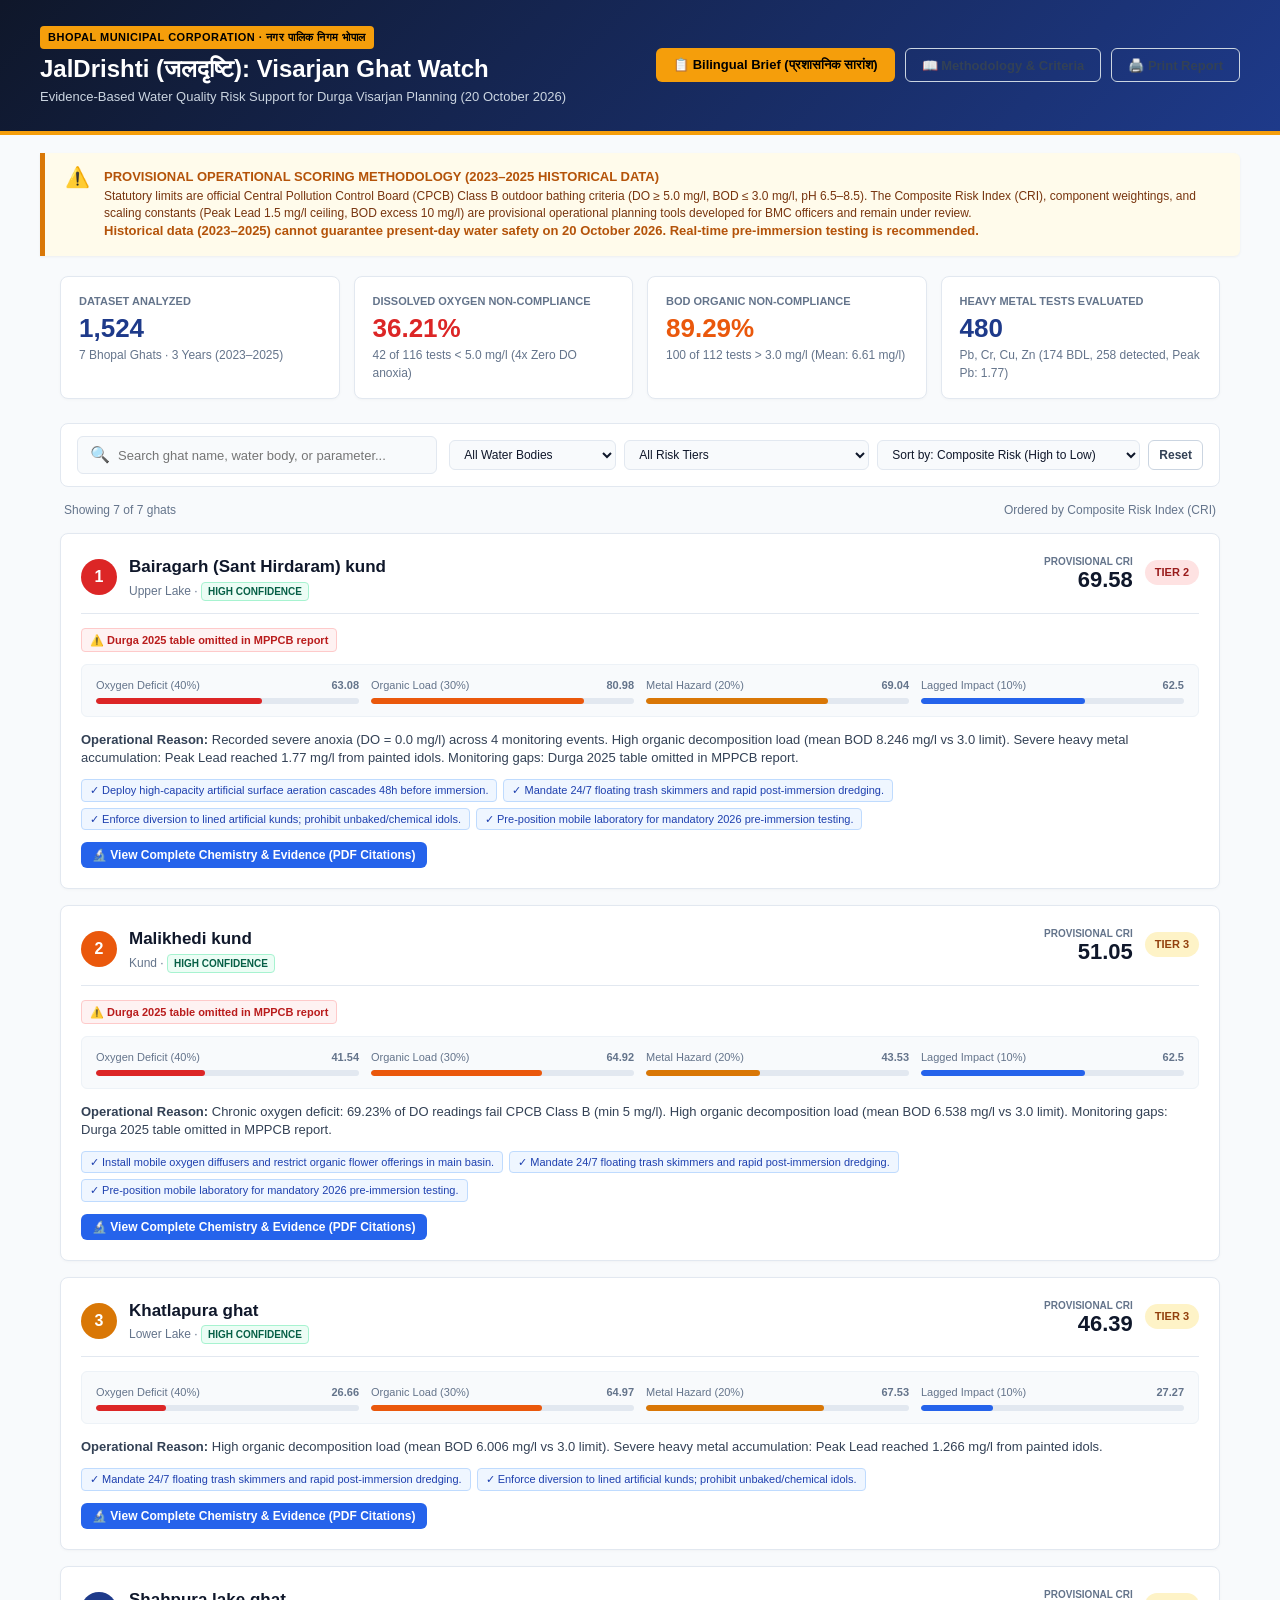
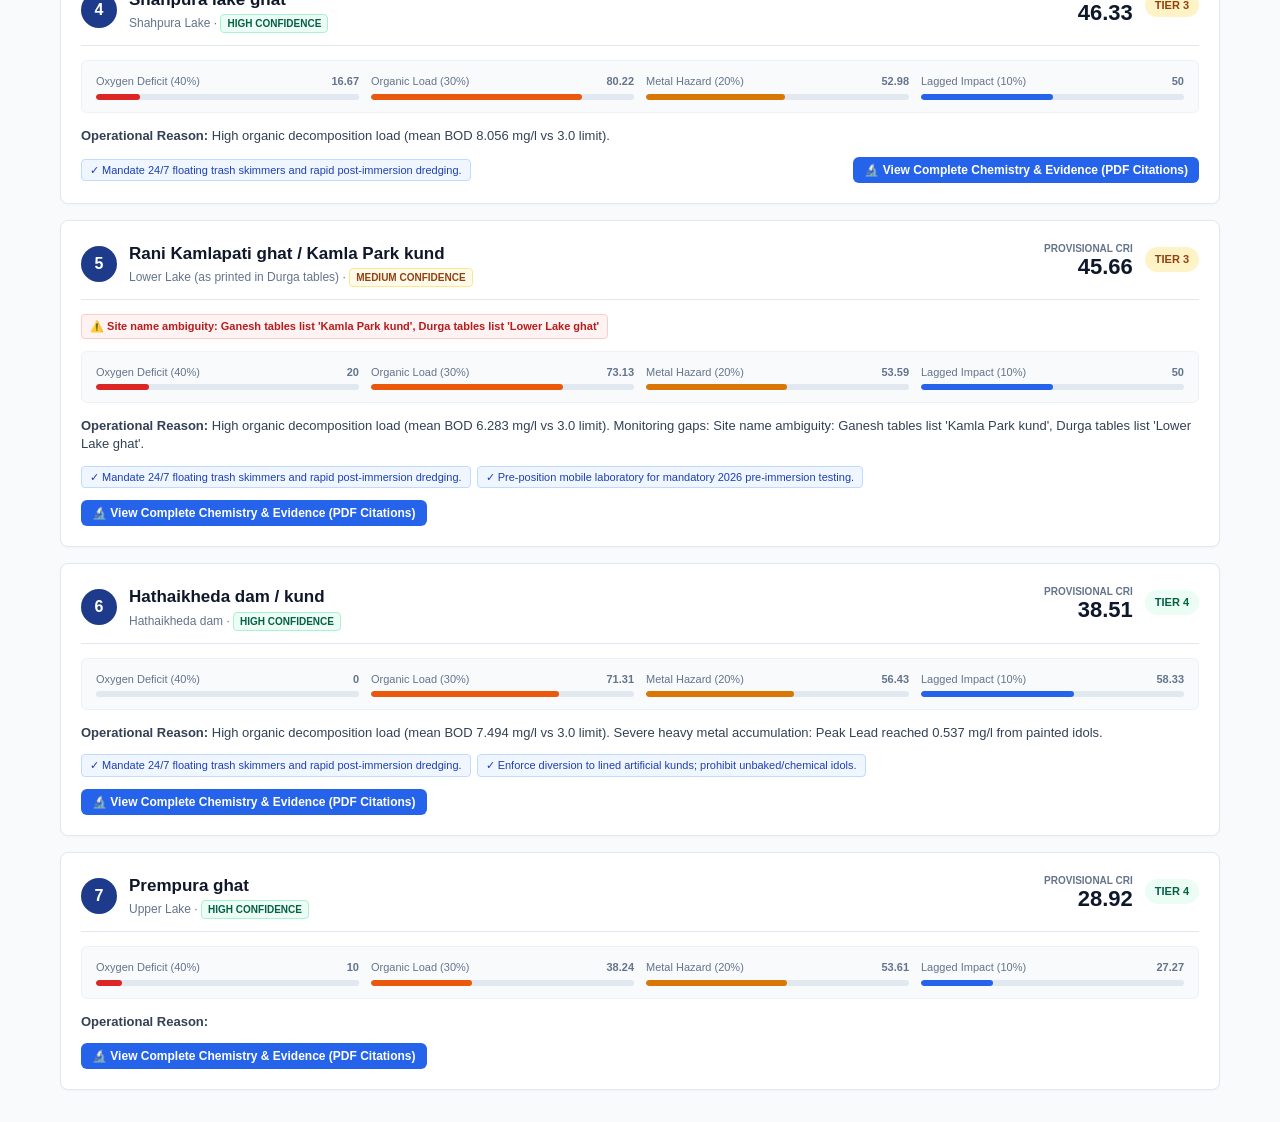
==== web/index.html @ a17c54d2 "Implement JalDrishti: Visarjan Ghat Watch analytical engine and decision dashboard" ====
<!DOCTYPE html>
<html lang="en">
<head>
  <meta charset="UTF-8">
  <meta name="viewport" content="width=device-width, initial-scale=1.0">
  <title>JalDrishti: Bhopal Visarjan Ghat Watch | BMC Decision Support</title>
  <link rel="stylesheet" href="style.css">
</head>
<body>

  <!-- Top Navigation Header -->
  <header class="header">
    <div class="header-container">
      <div class="header-title-row">
        <div class="header-brand-group">
          <div class="brand-badge">Bhopal Municipal Corporation · नगर पालिक निगम भोपाल</div>
          <h1>JalDrishti (जलदृष्टि): Visarjan Ghat Watch</h1>
          <p class="header-subtitle">
            Evidence-Based Water Quality Risk Support for Durga Visarjan Planning (20 October 2026)
          </p>
        </div>
        <div class="header-actions">
          <button class="btn btn-warning" onclick="toggleBilingualBrief()">📋 Bilingual Brief (प्रशासनिक सारांश)</button>
          <button class="btn btn-outline" onclick="openMethodologyModal()">📖 Methodology & Criteria</button>
          <button class="btn btn-outline" onclick="window.print()">🖨️ Print Report</button>
        </div>
      </div>
    </div>
  </header>

  <!-- Provisional Methodology Banner -->
  <div class="banner-provisional">
    <div class="banner-icon">⚠️</div>
    <div class="banner-text">
      <strong>PROVISIONAL OPERATIONAL SCORING METHODOLOGY (2023–2025 HISTORICAL DATA)</strong>
      <p>
        Statutory limits are official Central Pollution Control Board (CPCB) Class B outdoor bathing criteria (DO &ge; 5.0 mg/l, BOD &le; 3.0 mg/l, pH 6.5–8.5). 
        The Composite Risk Index (CRI), component weightings, and scaling constants (Peak Lead 1.5 mg/l ceiling, BOD excess 10 mg/l) are provisional operational planning tools developed for BMC officers and remain under review. 
        <strong>Historical data (2023–2025) cannot guarantee present-day water safety on 20 October 2026. Real-time pre-immersion testing is recommended.</strong>
      </p>
    </div>
  </div>

  <main class="main-container">
    
    <!-- Basin Overview KPI Cards -->
    <section class="metrics-grid" id="basinMetrics">
      <div class="metric-card">
        <div class="metric-label">Dataset Analyzed</div>
        <div class="metric-value" id="valTotalRecords">1,524</div>
        <div class="metric-sub">7 Bhopal Ghats · 3 Years (2023–2025)</div>
      </div>
      <div class="metric-card">
        <div class="metric-label">Dissolved Oxygen Non-Compliance</div>
        <div class="metric-value text-danger" id="valDoViol">36.2%</div>
        <div class="metric-sub">42 of 116 tests &lt; 5.0 mg/l (4x Zero DO anoxia)</div>
      </div>
      <div class="metric-card">
        <div class="metric-label">BOD Organic Non-Compliance</div>
        <div class="metric-value text-warning" id="valBodViol">89.3%</div>
        <div class="metric-sub">100 of 112 tests &gt; 3.0 mg/l (Mean: 6.61 mg/l)</div>
      </div>
      <div class="metric-card">
        <div class="metric-label">Heavy Metal Tests Evaluated</div>
        <div class="metric-value text-primary" id="valMetals">480</div>
        <div class="metric-sub">Pb, Cr, Cu, Zn (174 BDL, 258 detected, Peak Pb: 1.77)</div>
      </div>
    </section>

    <!-- Bilingual Administrative Brief Box (Collapsible) -->
    <section id="briefSection" class="brief-section" style="display: none;">
      <div class="brief-header">
        <div>
          <h2 class="brief-title">Bilingual Administrative Brief (प्रशासनिक कार्ययोजना सारांश)</h2>
          <p class="brief-subtitle">Actionable guidance drafted for the Municipal Commissioner, Bhopal Municipal Corporation</p>
        </div>
        <div class="brief-toolbar">
          <div class="tab-group">
            <button class="tab-btn active" id="tabEnBtn" onclick="switchBriefTab('en')">English Brief</button>
            <button class="tab-btn" id="tabHiBtn" onclick="switchBriefTab('hi')">हिंदी सारांश</button>
          </div>
          <button class="btn btn-sm btn-primary" onclick="copyBriefText()">📋 Copy Brief</button>
          <button class="btn btn-sm btn-outline" onclick="downloadBriefFile()">📥 Download (.txt)</button>
          <button class="btn btn-sm btn-outline" onclick="closeBriefSection()">&times; Close</button>
        </div>
      </div>

      <div class="brief-content-wrapper">
        <!-- English Brief Content -->
        <div id="briefContentEn" class="brief-text-panel">
          <div class="memo-header">
            <strong>OFFICE OF THE COMMISSIONER, BHOPAL MUNICIPAL CORPORATION (BMC)</strong><br>
            <strong>MEMORANDUM | ENVIRONMENTAL SURVEILLANCE & VISARJAN MANAGEMENT</strong><br>
            <strong>DATE:</strong> 11 October 2026 | <strong>EVENT:</strong> Durga Visarjan (20 October 2026)
          </div>
          <p><strong>SUBJECT: Water Quality Risk Hierarchy, Site Warnings & Deployment Directive across 7 Bhopal Immersion Ghats</strong></p>
          
          <p><strong>1. Executive Summary:</strong><br>
          Analysis of 1,524 water tests (2023–2025) monitored by MPPCB against Central Pollution Control Board (CPCB) Class B standards reveals severe oxygen depletion (36.2% non-compliance; 4 complete anoxia readings) and organic overload (89.3% non-compliance). Immediate operational intervention is required to prevent fish kills, severe stench, and toxic paint dispersion.</p>

          <p><strong>2. Site Risk Ranking & Operational Hierarchy:</strong><br>
          • <strong>Rank 1 — Bairagarh (Sant Hirdaram) kund (Upper Lake) [CRI: 69.58 | Tier 2]:</strong> Highest operational vulnerability. Experienced 4 complete anoxia events (DO = 0.0 mg/l) and peak Lead concentration of 1.770 mg/l. <em>Mandate: Pre-position mobile aeration cascades 48h prior; divert large idols to lined tanks.</em><br>
          • <strong>Rank 2 — Malikhedi kund (Kund) [CRI: 51.05 | Tier 3]:</strong> Severe oxygen deficit (69.2% non-compliance, minimum DO 0.60 mg/l) and elevated organic loading (mean BOD 6.54 mg/l).<br>
          • <strong>Rank 3 — Khatlapura ghat (Lower Lake) [CRI: 46.39 | Tier 3]:</strong> Critical heavy metal accumulation from painted idols (Peak Copper 2.66 mg/l, Chromium 1.98 mg/l, Lead 1.27 mg/l).<br>
          • <strong>Rank 4 — Shahpura lake ghat (Shahpura Lake) [CRI: 46.33 | Tier 3]:</strong> Chronic organic decomposition (100% BOD non-compliance, average BOD 8.06 mg/l).<br>
          • <strong>Rank 5 — Rani Kamlapati / Kamla Park (Lower Lake) [CRI: 45.66 | Tier 3]:</strong> Elevated BOD (100% fail) and DO drop to 2.40 mg/l.<br>
          • <strong>Rank 6 — Hathaikheda dam / kund [CRI: 38.51 | Tier 4]:</strong> Well-oxygenated (DO min 5.10 mg/l) but vulnerable to acute post-immersion BOD surges up to 22.0 mg/l.<br>
          • <strong>Rank 7 — Prempura ghat (Upper Lake) [CRI: 28.92 | Tier 4]:</strong> Least degraded baseline; lowest mean BOD (3.56 mg/l).</p>

          <p><strong>3. Critical Data Gaps & Caveats:</strong><br>
          The official MPPCB 2025 report omitted Durga immersion tables for Bairagarh and Malikhedi. This absence of recent records must not be construed as clean water. Real-time pre-immersion sampling is ordered on 18–19 October 2026.</p>
        </div>

        <!-- Hindi Brief Content -->
        <div id="briefContentHi" class="brief-text-panel" style="display: none;">
          <div class="memo-header">
            <strong>आयुक्त कार्यालय, नगर पालिक निगम भोपाल</strong><br>
            <strong>प्रशासनिक निर्देश | पर्यावरण संरक्षण एवं विसर्जन प्रबंधन</strong><br>
            <strong>दिनांक:</strong> 11 अक्टूबर 2026 | <strong>संदर्भ:</strong> दुर्गा विसर्जन (20 अक्टूबर 2026)
          </div>
          <p><strong>विषय: भोपाल के 7 विसर्जन घाटों की जल गुणवत्ता जोखिम रैंकिंग एवं अनिवार्य कार्ययोजना</strong></p>
          
          <p><strong>1. कार्यकारी सारांश:</strong><br>
          मध्य प्रदेश प्रदूषण नियंत्रण बोर्ड (MPPCB) के 2023 से 2025 के 1,524 जल परीक्षणों के केंद्रीय प्रदूषण नियंत्रण बोर्ड (CPCB) क्लास 'B' (स्नान जल) मानकों के आधार पर विश्लेषण से स्पष्ट है कि विसर्जन स्थलों पर गंभीर ऑक्सीजन संकट (36.2% उल्लंघन; 4 बार शून्य DO) तथा जैविक कचरा भार (89.3% उल्लंघन) विद्यमान है। जलीय जीवों के संरक्षण एवं प्रदूषण नियंत्रण हेतु तत्काल संसाधन नियोजन अनिवार्य है।</p>

          <p><strong>2. घाटवार जोखिम रैंकिंग एवं प्राथमिकता निर्देश:</strong><br>
          • <strong>रैंक 1 — संत हिरदाराम (बैरागढ़) विसर्जन कुंड (बड़ा तालाब) [CRI: 69.58]:</strong> सर्वाधिक संवेदनशील स्थल। यहाँ घुलित ऑक्सीजन 4 बार शून्य (0.0 mg/l) दर्ज हुई तथा सीसा (Lead) 1.77 mg/l तक पहुंचा। <em>अनिवार्य निर्देश: विसर्जन से 48 घंटे पूर्व कृत्रिम एरेटर (ऑक्सीजन संयंत्र) चालू करें एवं रासायनिक मूर्तियों को मुख्य जल से रोकें।</em><br>
          • <strong>रैंक 2 — मालीखेड़ी विसर्जन कुंड [CRI: 51.05]:</strong> 69.2% नमूनों में ऑक्सीजन की भारी कमी (न्यूनतम DO 0.60 mg/l) तथा उच्च बीओडी (औसत 6.54 mg/l)।<br>
          • <strong>रैंक 3 — खटलापुरा घाट (छोटा तालाब) [CRI: 46.39]:</strong> भारी धातुओं का अत्यधिक जमाव (तांबा 2.66 mg/l, क्रोमियम 1.98 mg/l, सीसा 1.27 mg/l)।<br>
          • <strong>रैंक 4 — शाहपुरा झील घाट [CRI: 46.33]:</strong> 100% नमूनों में बीओडी मानक का उल्लंघन (औसत 8.06 mg/l)।<br>
          • <strong>रैंक 5 — रानी कमलापति / कमला पार्क [CRI: 45.66]:</strong> 100% बीओडी उल्लंघन तथा ऑक्सीजन गिरकर 2.40 mg/l हुई।<br>
          • <strong>रैंक 6 — हथाईखेड़ा बांध / कुंड [CRI: 38.51]:</strong> ऑक्सीजन स्तर संतोषजनक (न्यूनतम 5.10 mg/l), किंतु विसर्जन पश्चात बीओडी 22.0 mg/l तक उछलता है।<br>
          • <strong>रैंक 7 — प्रेमपुरा घाट (बड़ा तालाब) [CRI: 28.92]:</strong> अपेक्षाकृत सबसे सुरक्षित स्थल; न्यूनतम औसत बीओडी (3.56 mg/l)।</p>

          <p><strong>3. डेटा अंतराल एवं सतर्कता सूचना:</strong><br>
          वर्ष 2025 की आधिकारिक रिपोर्ट में बैरागढ़ एवं मालीखेड़ी के दुर्गा विसर्जन आंकड़े दर्ज नहीं हैं। डेटा के अभाव को स्वच्छ जल न माना जाए। 18–19 अक्टूबर 2026 को अनिवार्य रूप से विसर्जन पूर्व परीक्षण किया जाए।</p>
        </div>
      </div>
    </section>

    <!-- Interactive Search, Filter & Sort Controls -->
    <section class="controls-bar">
      <div class="search-box">
        <span class="search-icon">🔍</span>
        <input type="text" id="searchInput" placeholder="Search ghat name, water body, or parameter..." oninput="handleFilterChange()">
      </div>
      <div class="filter-group">
        <select id="waterbodyFilter" onchange="handleFilterChange()">
          <option value="ALL">All Water Bodies</option>
          <option value="Upper Lake">Upper Lake (बड़ा तालाब)</option>
          <option value="Lower Lake">Lower Lake (छोटा तालाब)</option>
          <option value="Shahpura Lake">Shahpura Lake</option>
          <option value="Kund">Kunds (कुंड)</option>
          <option value="Hathaikheda dam">Hathaikheda Dam</option>
        </select>
        <select id="tierFilter" onchange="handleFilterChange()">
          <option value="ALL">All Risk Tiers</option>
          <option value="Tier 2">Tier 2 (High Non-Compliance)</option>
          <option value="Tier 3">Tier 3 (Moderate Non-Compliance)</option>
          <option value="Tier 4">Tier 4 (Low Relative Non-Compliance)</option>
        </select>
        <select id="sortSelect" onchange="handleFilterChange()">
          <option value="CRI_DESC">Sort by: Composite Risk (High to Low)</option>
          <option value="DO_VIOL_DESC">Sort by: Oxygen Deficit % (High to Low)</option>
          <option value="BOD_AVG_DESC">Sort by: BOD Organic Load (High to Low)</option>
          <option value="LEAD_PEAK_DESC">Sort by: Peak Lead (High to Low)</option>
          <option value="NAME_ASC">Sort by: Ghat Name (A to Z)</option>
        </select>
        <button class="btn btn-sm btn-outline" onclick="resetFilters()">Reset</button>
      </div>
    </section>

    <div class="results-meta">
      <span id="resultsCount">Showing 7 of 7 ghats</span>
      <span class="sort-indicator" id="sortLabel">Ordered by Composite Risk Index (CRI)</span>
    </div>

    <!-- Ranked Ghats Cards List -->
    <section class="ghats-list" id="ghatsList">
      <div class="loading-state">Loading analytical engine results from data_output/analysis_results.json...</div>
    </section>

  </main>

  <!-- Evidence & Chemistry Modal -->
  <div class="modal-overlay" id="detailModal">
    <div class="modal-content">
      <button class="modal-close" onclick="closeModal()">&times;</button>
      
      <div class="modal-header-area">
        <h2 id="modalGhatTitle" class="modal-title">Ghat Evidence & Chemistry Drilldown</h2>
        <p id="modalGhatSub" class="modal-sub">Source traceability from official MPPCB reports</p>
      </div>
      
      <div id="modalAlerts" class="modal-alerts-area"></div>

      <!-- Parameter Chemistry Table -->
      <div class="modal-section-title">Measured Chemical & Physical Parameters (All 13 Parameters)</div>
      <div class="table-responsive">
        <table id="modalParamTable">
          <thead>
            <tr>
              <th>Parameter</th>
              <th>Unit</th>
              <th>Valid Tests</th>
              <th>Min / Max</th>
              <th>Mean (Avg)</th>
              <th>CPCB Class B Standard</th>
              <th>Violations</th>
              <th>Sample Citation (PDF Page)</th>
            </tr>
          </thead>
          <tbody id="modalParamBody">
            <!-- Populated via app.js -->
          </tbody>
        </table>
      </div>

      <!-- Phase Trajectory Progression Table -->
      <div class="modal-section-title" style="margin-top: 24px;">
        Phase Progression & Lagged Organic Impact (Pre &rarr; During &rarr; After Immersion)
      </div>
      <p style="font-size: 12px; color: var(--text-muted); margin-bottom: 8px;">
        Evaluates biological decay delay where post-immersion ('after') BOD rises or DO plunges relative to immersion ('during').
      </p>
      <div class="table-responsive">
        <table>
          <thead>
            <tr>
              <th>Year</th>
              <th>Festival</th>
              <th>Parameter</th>
              <th>Pre-Immersion</th>
              <th>During Immersion</th>
              <th>After Immersion</th>
              <th>Trajectory Analysis</th>
              <th>PDF Source Citations</th>
            </tr>
          </thead>
          <tbody id="modalProgressionBody">
            <!-- Populated via app.js -->
          </tbody>
        </table>
      </div>

      <div class="modal-footer">
        <button class="btn btn-primary" onclick="closeModal()">Close Evidence Audit</button>
      </div>
    </div>
  </div>

  <!-- Methodology & Standards Modal -->
  <div class="modal-overlay" id="methodologyModal">
    <div class="modal-content">
      <button class="modal-close" onclick="closeMethodologyModal()">&times;</button>
      <h2 class="modal-title" style="color: var(--primary);">Regulatory Standards vs. Operational Scoring Methodology</h2>
      <p class="modal-sub">Technical documentation of statutory baselines, scoring formulas, and normalization ceilings</p>
      
      <div class="methodology-card">
        <h3>1. Statutory Standards (Official Central Pollution Control Board)</h3>
        <p>Under <strong>CPCB Class B (Outdoor Bathing Organised)</strong> criteria from <code>cpcb_water_quality_criteria.csv</code>:</p>
        <ul>
          <li><strong>Dissolved Oxygen (DO):</strong> Minimum &ge; 5.0 mg/l. Values &lt; 5.0 mg/l cause aquatic hypoxia. 0.0 mg/l is total biological anoxia.</li>
          <li><strong>Biochemical Oxygen Demand (BOD):</strong> Maximum &le; 3.0 mg/l (5 days at 20&deg;C). Measures organic waste load consuming oxygen.</li>
          <li><strong>pH:</strong> Permissible range 6.5 to 8.5.</li>
        </ul>
      </div>

      <div class="methodology-card">
        <h3>2. Provisional Operational Composite Risk Index (CRI)</h3>
        <p>Because the CPCB does not publish a composite multi-parameter index, this model was designed for BMC decision support:</p>
        <p><code>CRI = (0.40 &times; S_DO) + (0.30 &times; S_BOD) + (0.20 &times; S_Metal) + (0.10 &times; S_Lagged)</code></p>
        <ul>
          <li><strong>S_DO (40% Weight):</strong> <code>0.60 &times; (DO Violation Rate %) + 0.40 &times; (Zero DO Anoxia Rate %)</code></li>
          <li><strong>S_BOD (30% Weight):</strong> <code>0.60 &times; (BOD Violation Rate %) + 0.40 &times; min(100, max(0, (Mean_BOD - 3.0)/10.0 &times; 100))</code>. <em>Excess ceiling of 10.0 mg/l represents BOD = 13.0 mg/l.</em></li>
          <li><strong>S_Metal (20% Weight):</strong> <code>0.70 &times; (Detection Rate %) + 0.30 &times; (min(1.0, Peak_Lead / 1.5) &times; 100)</code>. <em>Lead ceiling of 1.5 mg/l represents a 15x exceedance of CPCB Schedule VI discharge limits (0.1 mg/l) and 150x exceedance of IS 10500 drinking limits (0.01 mg/l).</em></li>
          <li><strong>S_Lagged (10% Weight):</strong> Percentage of paired festival events where post-immersion 'after' conditions deteriorated further.</li>
        </ul>
      </div>

      <div class="methodology-card">
        <h3>3. Data Quality & Integrity Disclosures</h3>
        <ul>
          <li><strong>BDL (Below Detection Limit):</strong> Preserved as non-elevated trace detection. Never converted to zero or counted as missing.</li>
          <li><strong>Missing Data:</strong> Excluded from compliance denominators and surfaced as explicit data gap alerts.</li>
          <li><strong>Durga 2025 Missing Data:</strong> Bairagarh and Malikhedi lack Durga 2025 tables in the MPPCB report.</li>
          <li><strong>Rani Kamlapati Site Ambiguity:</strong> Ganesh tables sampled an artificial kund; Durga tables sampled open lake water.</li>
        </ul>
      </div>

      <div class="modal-footer">
        <button class="btn btn-primary" onclick="closeMethodologyModal()">Understood</button>
      </div>
    </div>
  </div>

  <script src="data.js"></script>
  <script src="app.js"></script>
</body>
</html>
---- web/style.css ----
:root {
  --primary: #1e3a8a;
  --primary-light: #2563eb;
  --bg-main: #f8fafc;
  --bg-card: #ffffff;
  --text-main: #0f172a;
  --text-muted: #64748b;
  --border: #e2e8f0;
  
  --tier-critical-bg: #fee2e2;
  --tier-critical-text: #991b1b;
  --tier-high-bg: #ffedd5;
  --tier-high-text: #9a3412;
  --tier-mod-bg: #fef3c7;
  --tier-mod-text: #92400e;
  --tier-low-bg: #ecfdf5;
  --tier-low-text: #065f46;
}

* {
  box-sizing: border-box;
  margin: 0;
  padding: 0;
}

body {
  font-family: -apple-system, BlinkMacSystemFont, "Segoe UI", Roboto, "Helvetica Neue", Arial, sans-serif;
  background-color: var(--bg-main);
  color: var(--text-main);
  line-height: 1.5;
}

.text-danger { color: #dc2626 !important; }
.text-warning { color: #ea580c !important; }
.text-primary { color: #1e3a8a !important; }

/* Buttons */
.btn {
  display: inline-flex;
  align-items: center;
  justify-content: center;
  gap: 6px;
  padding: 8px 16px;
  border-radius: 6px;
  font-size: 13px;
  font-weight: 600;
  cursor: pointer;
  border: 1px solid transparent;
  transition: all 0.15s ease;
  text-decoration: none;
}

.btn-sm {
  padding: 5px 10px;
  font-size: 12px;
}

.btn-primary {
  background: var(--primary-light);
  color: white;
}
.btn-primary:hover { background: #1d4ed8; }

.btn-warning {
  background: #f59e0b;
  color: #000;
}
.btn-warning:hover { background: #d97706; }

.btn-outline {
  background: transparent;
  border-color: #cbd5e1;
  color: #334155;
}
.btn-outline:hover {
  background: #f1f5f9;
  border-color: #94a3b8;
}

/* Header */
.header {
  background: linear-gradient(135deg, #0f172a 0%, #1e3a8a 100%);
  color: #ffffff;
  padding: 24px 20px;
  border-bottom: 4px solid #f59e0b;
}

.header-container {
  max-width: 1200px;
  margin: 0 auto;
}

.header-title-row {
  display: flex;
  justify-content: space-between;
  align-items: center;
  flex-wrap: wrap;
  gap: 16px;
}

.brand-badge {
  background: #f59e0b;
  color: #000;
  padding: 3px 8px;
  border-radius: 4px;
  font-weight: 700;
  font-size: 11px;
  letter-spacing: 0.5px;
  text-transform: uppercase;
  display: inline-block;
  margin-bottom: 6px;
}

.header h1 {
  font-size: 24px;
  font-weight: 700;
  line-height: 1.2;
}

.header-subtitle {
  color: #cbd5e1;
  font-size: 13px;
  margin-top: 4px;
}

.header-actions {
  display: flex;
  gap: 10px;
  flex-wrap: wrap;
}

/* Banner */
.banner-provisional {
  background: #fffbeb;
  border-left: 5px solid #d97706;
  padding: 14px 20px;
  max-width: 1200px;
  margin: 18px auto 0;
  border-radius: 0 6px 6px 0;
  display: flex;
  gap: 14px;
  align-items: flex-start;
  box-shadow: 0 1px 3px rgba(0,0,0,0.05);
}

.banner-icon {
  font-size: 20px;
  line-height: 1;
}

.banner-text strong {
  color: #b45309;
  font-size: 13px;
  display: block;
  margin-bottom: 2px;
}

.banner-text p {
  color: #78350f;
  font-size: 12px;
  margin: 0;
  line-height: 1.4;
}

/* Main Container */
.main-container {
  max-width: 1200px;
  margin: 20px auto;
  padding: 0 20px;
}

/* KPI Cards */
.metrics-grid {
  display: grid;
  grid-template-columns: repeat(auto-fit, minmax(220px, 1fr));
  gap: 14px;
  margin-bottom: 24px;
}

.metric-card {
  background: var(--bg-card);
  padding: 16px 18px;
  border-radius: 8px;
  border: 1px solid var(--border);
  box-shadow: 0 1px 3px rgba(0,0,0,0.03);
}

.metric-label {
  font-size: 11px;
  font-weight: 600;
  text-transform: uppercase;
  color: var(--text-muted);
}

.metric-value {
  font-size: 26px;
  font-weight: 800;
  color: var(--primary);
  margin-top: 4px;
  line-height: 1.1;
}

.metric-sub {
  font-size: 12px;
  color: var(--text-muted);
  margin-top: 4px;
}

/* Brief Section */
.brief-section {
  background: var(--bg-card);
  border: 1px solid var(--border);
  border-radius: 8px;
  padding: 24px;
  margin-bottom: 24px;
  box-shadow: 0 2px 4px rgba(0,0,0,0.05);
}

.brief-header {
  display: flex;
  justify-content: space-between;
  align-items: flex-start;
  flex-wrap: wrap;
  gap: 14px;
  border-bottom: 1px solid var(--border);
  padding-bottom: 14px;
  margin-bottom: 16px;
}

.brief-title {
  font-size: 18px;
  font-weight: 700;
  color: var(--primary);
}

.brief-subtitle {
  font-size: 12px;
  color: var(--text-muted);
}

.brief-toolbar {
  display: flex;
  align-items: center;
  gap: 8px;
  flex-wrap: wrap;
}

.tab-group {
  display: inline-flex;
  border: 1px solid var(--border);
  border-radius: 6px;
  overflow: hidden;
}

.tab-btn {
  background: #f1f5f9;
  border: none;
  padding: 6px 14px;
  font-size: 12px;
  font-weight: 600;
  cursor: pointer;
  color: #475569;
}

.tab-btn.active {
  background: var(--primary);
  color: white;
}

.brief-text-panel {
  background: #f8fafc;
  border: 1px solid var(--border);
  border-radius: 6px;
  padding: 20px;
  font-size: 13px;
  line-height: 1.6;
}

.memo-header {
  border-bottom: 1px dashed #cbd5e1;
  padding-bottom: 10px;
  margin-bottom: 14px;
  font-family: monospace;
  font-size: 12px;
  color: #334155;
}

/* Controls Bar */
.controls-bar {
  background: var(--bg-card);
  border: 1px solid var(--border);
  border-radius: 8px;
  padding: 12px 16px;
  display: flex;
  justify-content: space-between;
  align-items: center;
  flex-wrap: wrap;
  gap: 12px;
  margin-bottom: 14px;
}

.search-box {
  display: flex;
  align-items: center;
  gap: 8px;
  flex: 1;
  min-width: 240px;
  background: #f8fafc;
  border: 1px solid var(--border);
  border-radius: 6px;
  padding: 6px 12px;
}

.search-box input {
  border: none;
  background: transparent;
  outline: none;
  width: 100%;
  font-size: 13px;
  color: var(--text-main);
}

.filter-group {
  display: flex;
  gap: 8px;
  flex-wrap: wrap;
}

.filter-group select {
  background: #f8fafc;
  border: 1px solid var(--border);
  border-radius: 6px;
  padding: 6px 10px;
  font-size: 12px;
  font-weight: 500;
  color: var(--text-main);
  outline: none;
  cursor: pointer;
}

.results-meta {
  display: flex;
  justify-content: space-between;
  font-size: 12px;
  color: var(--text-muted);
  margin-bottom: 14px;
  padding: 0 4px;
}

/* Ghats List & Cards */
.ghats-list {
  display: flex;
  flex-direction: column;
  gap: 16px;
  margin-bottom: 32px;
}

.ghat-card {
  background: var(--bg-card);
  border-radius: 8px;
  border: 1px solid var(--border);
  padding: 20px;
  box-shadow: 0 1px 3px rgba(0,0,0,0.03);
  transition: transform 0.1s ease, box-shadow 0.1s ease;
}

.ghat-card:hover {
  box-shadow: 0 4px 6px -1px rgba(0,0,0,0.06);
}

.ghat-header {
  display: flex;
  justify-content: space-between;
  align-items: flex-start;
  flex-wrap: wrap;
  gap: 12px;
  border-bottom: 1px solid var(--border);
  padding-bottom: 12px;
  margin-bottom: 14px;
}

.ghat-title-area {
  display: flex;
  align-items: center;
  gap: 12px;
}

.rank-badge {
  background: #1e3a8a;
  color: white;
  width: 36px;
  height: 36px;
  border-radius: 50%;
  display: flex;
  align-items: center;
  justify-content: center;
  font-weight: 800;
  font-size: 16px;
}

.rank-1 .rank-badge { background: #dc2626; }
.rank-2 .rank-badge { background: #ea580c; }
.rank-3 .rank-badge { background: #d97706; }

.ghat-name {
  font-size: 17px;
  font-weight: 700;
  color: #0f172a;
}

.ghat-waterbody {
  font-size: 12px;
  color: var(--text-muted);
  margin-top: 2px;
}

.confidence-pill {
  display: inline-block;
  padding: 1px 6px;
  border-radius: 4px;
  font-size: 10px;
  font-weight: 600;
  text-transform: uppercase;
}
.conf-high { background: #ecfdf5; color: #065f46; border: 1px solid #a7f3d0; }
.conf-medium { background: #fffbeb; color: #92400e; border: 1px solid #fde68a; }

.cri-badge-container {
  display: flex;
  align-items: center;
  gap: 12px;
}

.cri-score-box {
  text-align: right;
}

.cri-score-label {
  font-size: 10px;
  text-transform: uppercase;
  color: var(--text-muted);
  font-weight: 700;
}

.cri-score-val {
  font-size: 22px;
  font-weight: 800;
  color: #0f172a;
  line-height: 1;
}

.tier-pill {
  padding: 4px 10px;
  border-radius: 9999px;
  font-size: 11px;
  font-weight: 700;
  text-transform: uppercase;
}
.tier-1 { background: var(--tier-critical-bg); color: var(--tier-critical-text); }
.tier-2 { background: var(--tier-high-bg); color: var(--tier-high-text); }
.tier-3 { background: var(--tier-mod-bg); color: var(--tier-mod-text); }
.tier-4 { background: var(--tier-low-bg); color: var(--tier-low-text); }

/* Progress meters */
.scores-breakdown {
  display: grid;
  grid-template-columns: repeat(auto-fit, minmax(130px, 1fr));
  gap: 12px;
  margin-bottom: 14px;
  background: #f8fafc;
  padding: 12px 14px;
  border-radius: 6px;
  border: 1px solid #edf2f7;
}

.score-item {
  font-size: 11px;
}

.score-item-label {
  color: var(--text-muted);
  display: flex;
  justify-content: space-between;
  margin-bottom: 4px;
}

.meter-track {
  width: 100%;
  height: 6px;
  background: #e2e8f0;
  border-radius: 9999px;
  overflow: hidden;
}

.meter-fill {
  height: 100%;
  border-radius: 9999px;
  transition: width 0.3s ease;
}
.fill-do { background: #dc2626; }
.fill-bod { background: #ea580c; }
.fill-metal { background: #d97706; }
.fill-lagged { background: #2563eb; }

.alert-pill-list {
  display: flex;
  flex-wrap: wrap;
  gap: 8px;
  margin-bottom: 12px;
}

.alert-pill {
  background: #fef2f2;
  color: #b91c1c;
  border: 1px solid #fecaca;
  padding: 3px 8px;
  border-radius: 4px;
  font-size: 11px;
  font-weight: 600;
}

.justification-text {
  font-size: 13px;
  color: #334155;
  margin-bottom: 12px;
  line-height: 1.4;
}

.actions-row {
  display: flex;
  justify-content: space-between;
  align-items: center;
  flex-wrap: wrap;
  gap: 12px;
  margin-top: 8px;
}

.interventions-tags {
  display: flex;
  flex-wrap: wrap;
  gap: 6px;
}

.intervention-tag {
  background: #eff6ff;
  color: #1e40af;
  border: 1px solid #bfdbfe;
  padding: 2px 8px;
  border-radius: 4px;
  font-size: 11px;
}

/* Modals */
.modal-overlay {
  display: none;
  position: fixed;
  top: 0;
  left: 0;
  width: 100%;
  height: 100%;
  background: rgba(15, 23, 42, 0.65);
  backdrop-filter: blur(2px);
  z-index: 1000;
  overflow-y: auto;
  padding: 20px;
}

.modal-content {
  background: white;
  max-width: 950px;
  margin: 30px auto;
  border-radius: 8px;
  padding: 28px 32px;
  position: relative;
  box-shadow: 0 20px 25px -5px rgba(0, 0, 0, 0.15);
}

.modal-close {
  position: absolute;
  top: 16px;
  right: 20px;
  font-size: 26px;
  cursor: pointer;
  background: none;
  border: none;
  color: #64748b;
  line-height: 1;
}

.modal-title {
  font-size: 20px;
  font-weight: 700;
  color: var(--primary);
}

.modal-sub {
  font-size: 12px;
  color: var(--text-muted);
  margin-top: 2px;
}

.modal-section-title {
  font-size: 14px;
  font-weight: 700;
  color: #0f172a;
  margin-bottom: 8px;
}

.table-responsive {
  overflow-x: auto;
}

table {
  width: 100%;
  border-collapse: collapse;
  margin: 8px 0;
  font-size: 12px;
}

th, td {
  border: 1px solid var(--border);
  padding: 7px 10px;
  text-align: left;
}

th {
  background: #f1f5f9;
  font-weight: 600;
}

.violation-cell {
  background: #fef2f2;
  color: #991b1b;
  font-weight: 600;
}

.compliant-cell {
  color: #065f46;
}

.trajectory-worsened {
  background: #fef2f2;
  color: #991b1b;
  font-weight: 600;
  padding: 2px 6px;
  border-radius: 4px;
}

.trajectory-recovered {
  background: #ecfdf5;
  color: #065f46;
  padding: 2px 6px;
  border-radius: 4px;
}

.methodology-card {
  background: #f8fafc;
  border: 1px solid var(--border);
  border-radius: 6px;
  padding: 16px;
  margin-bottom: 14px;
  font-size: 13px;
}

.methodology-card h3 {
  font-size: 14px;
  color: var(--primary);
  margin-bottom: 8px;
}

.methodology-card ul {
  padding-left: 20px;
  margin-top: 6px;
}

.modal-footer {
  margin-top: 20px;
  text-align: right;
  border-top: 1px solid var(--border);
  padding-top: 14px;
}

@media (max-width: 768px) {
  .header h1 { font-size: 20px; }
  .controls-bar { flex-direction: column; align-items: stretch; }
  .filter-group { flex-direction: column; }
  .modal-content { padding: 18px; margin: 10px auto; }
}
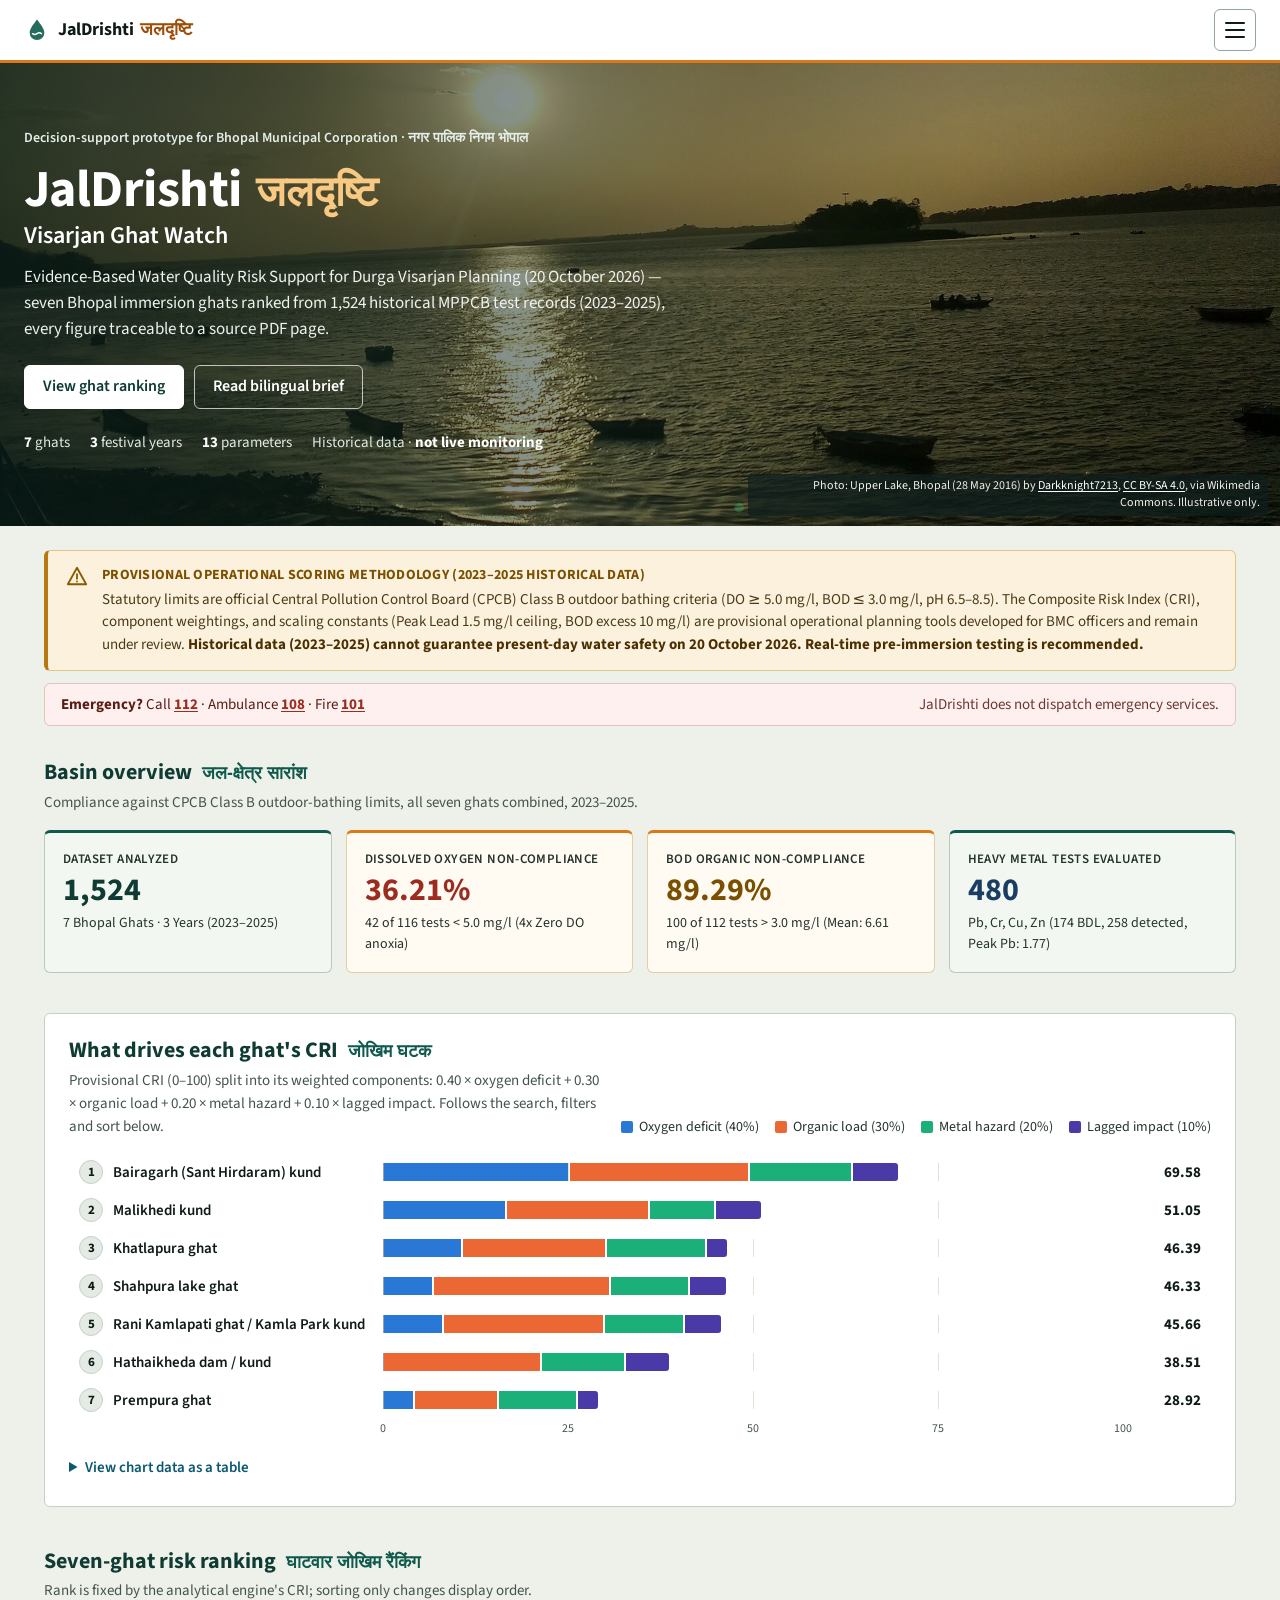
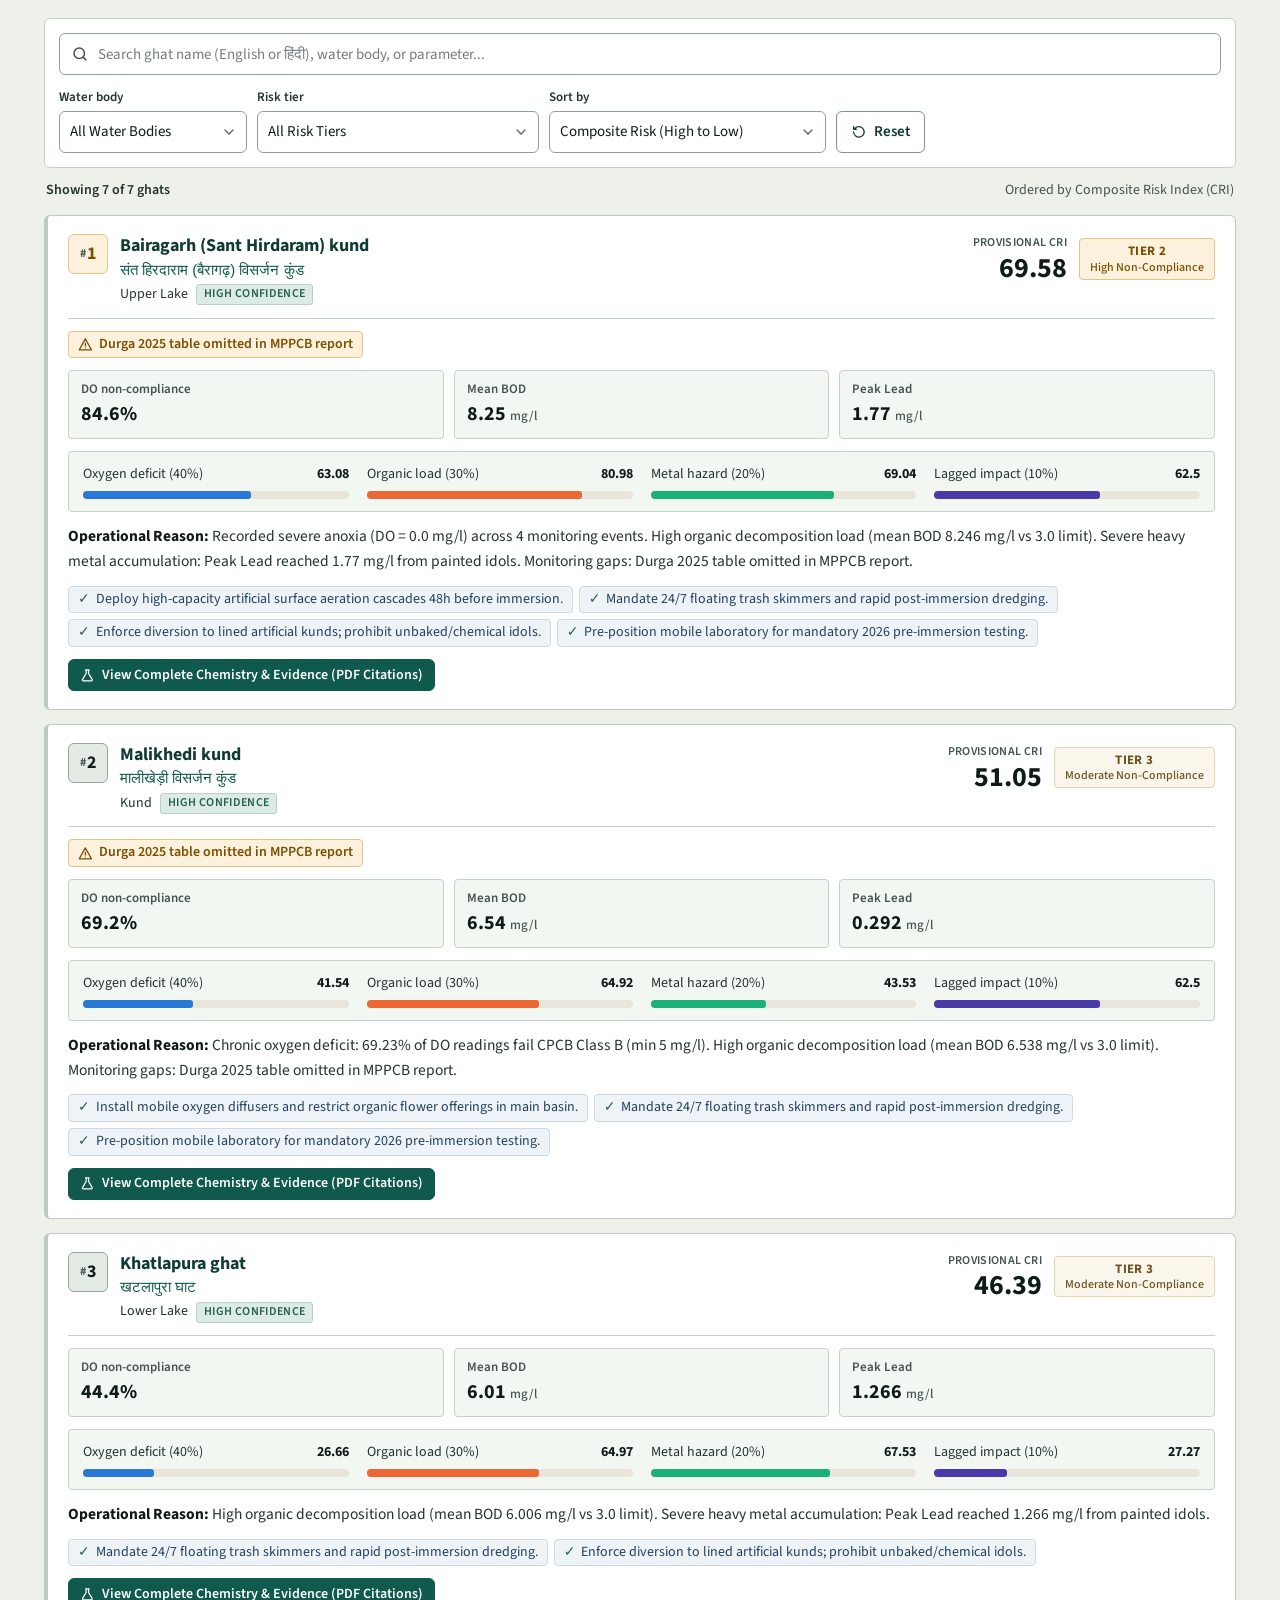
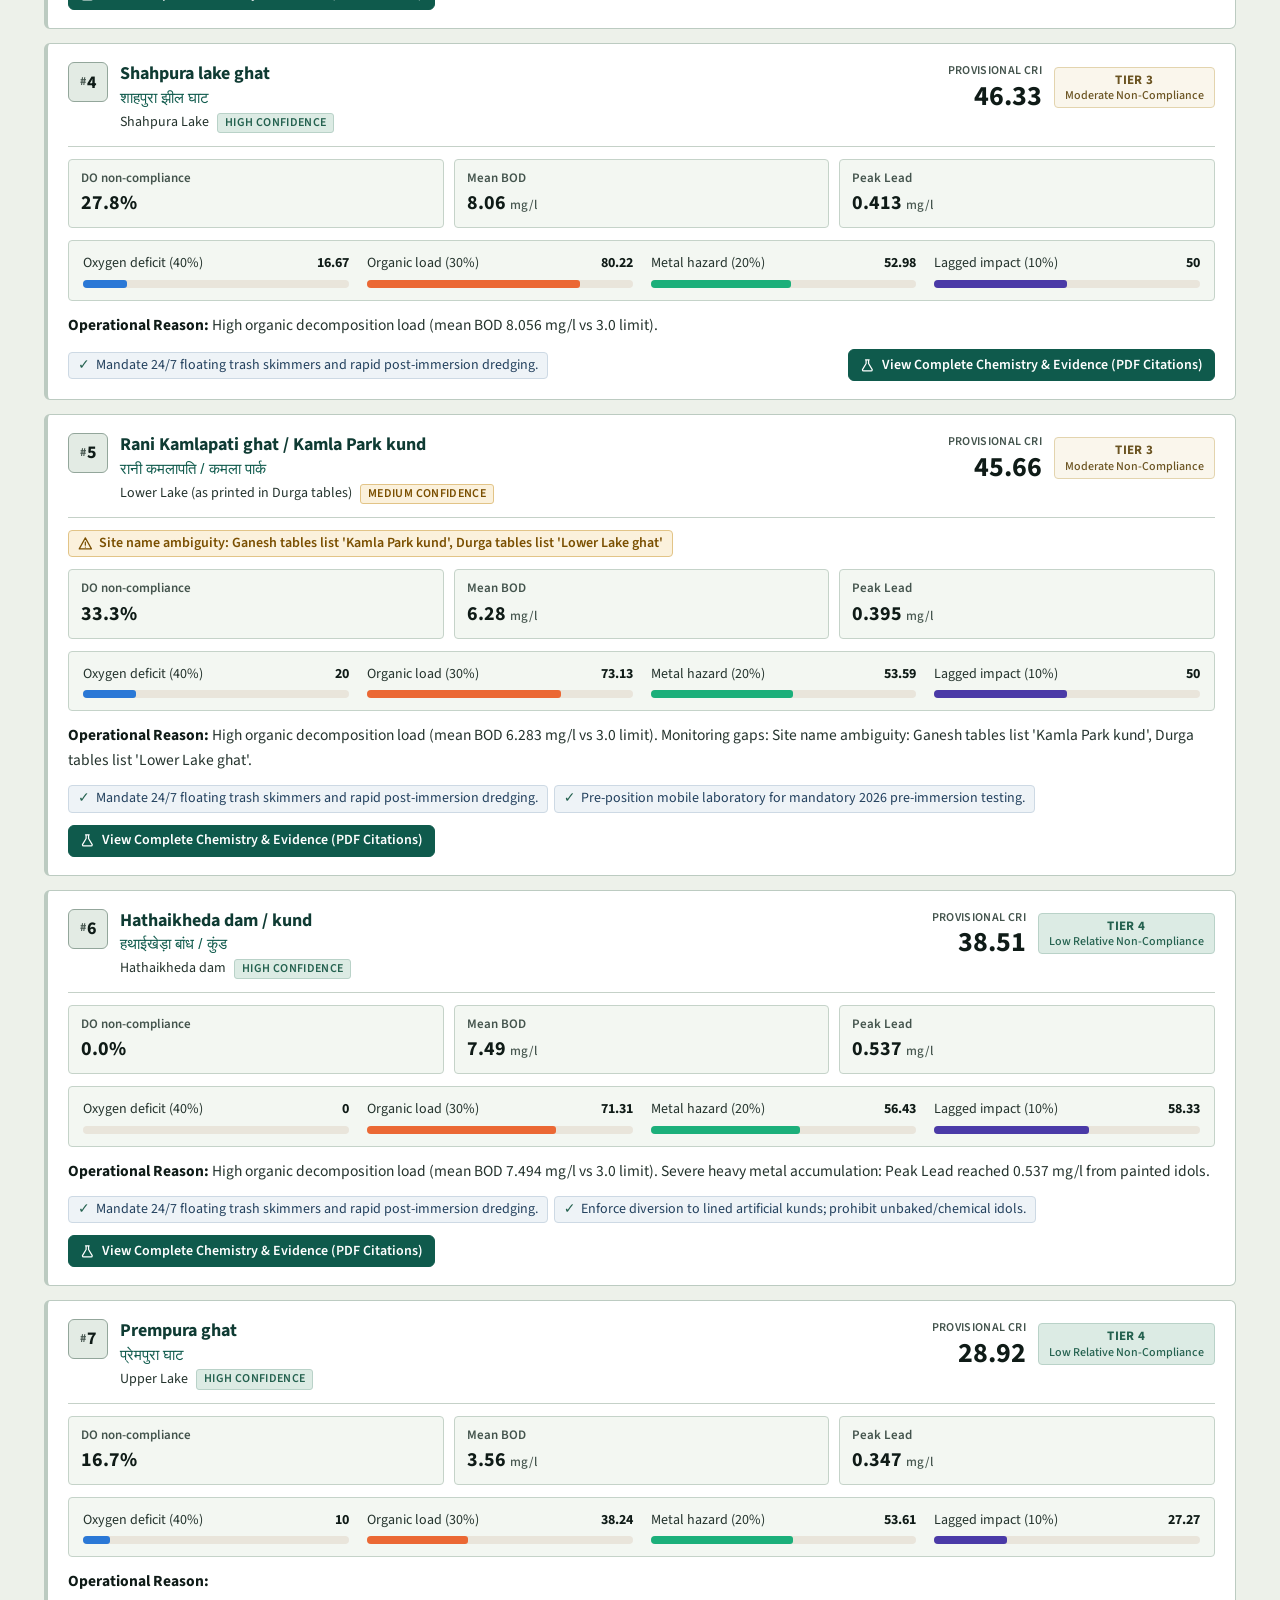
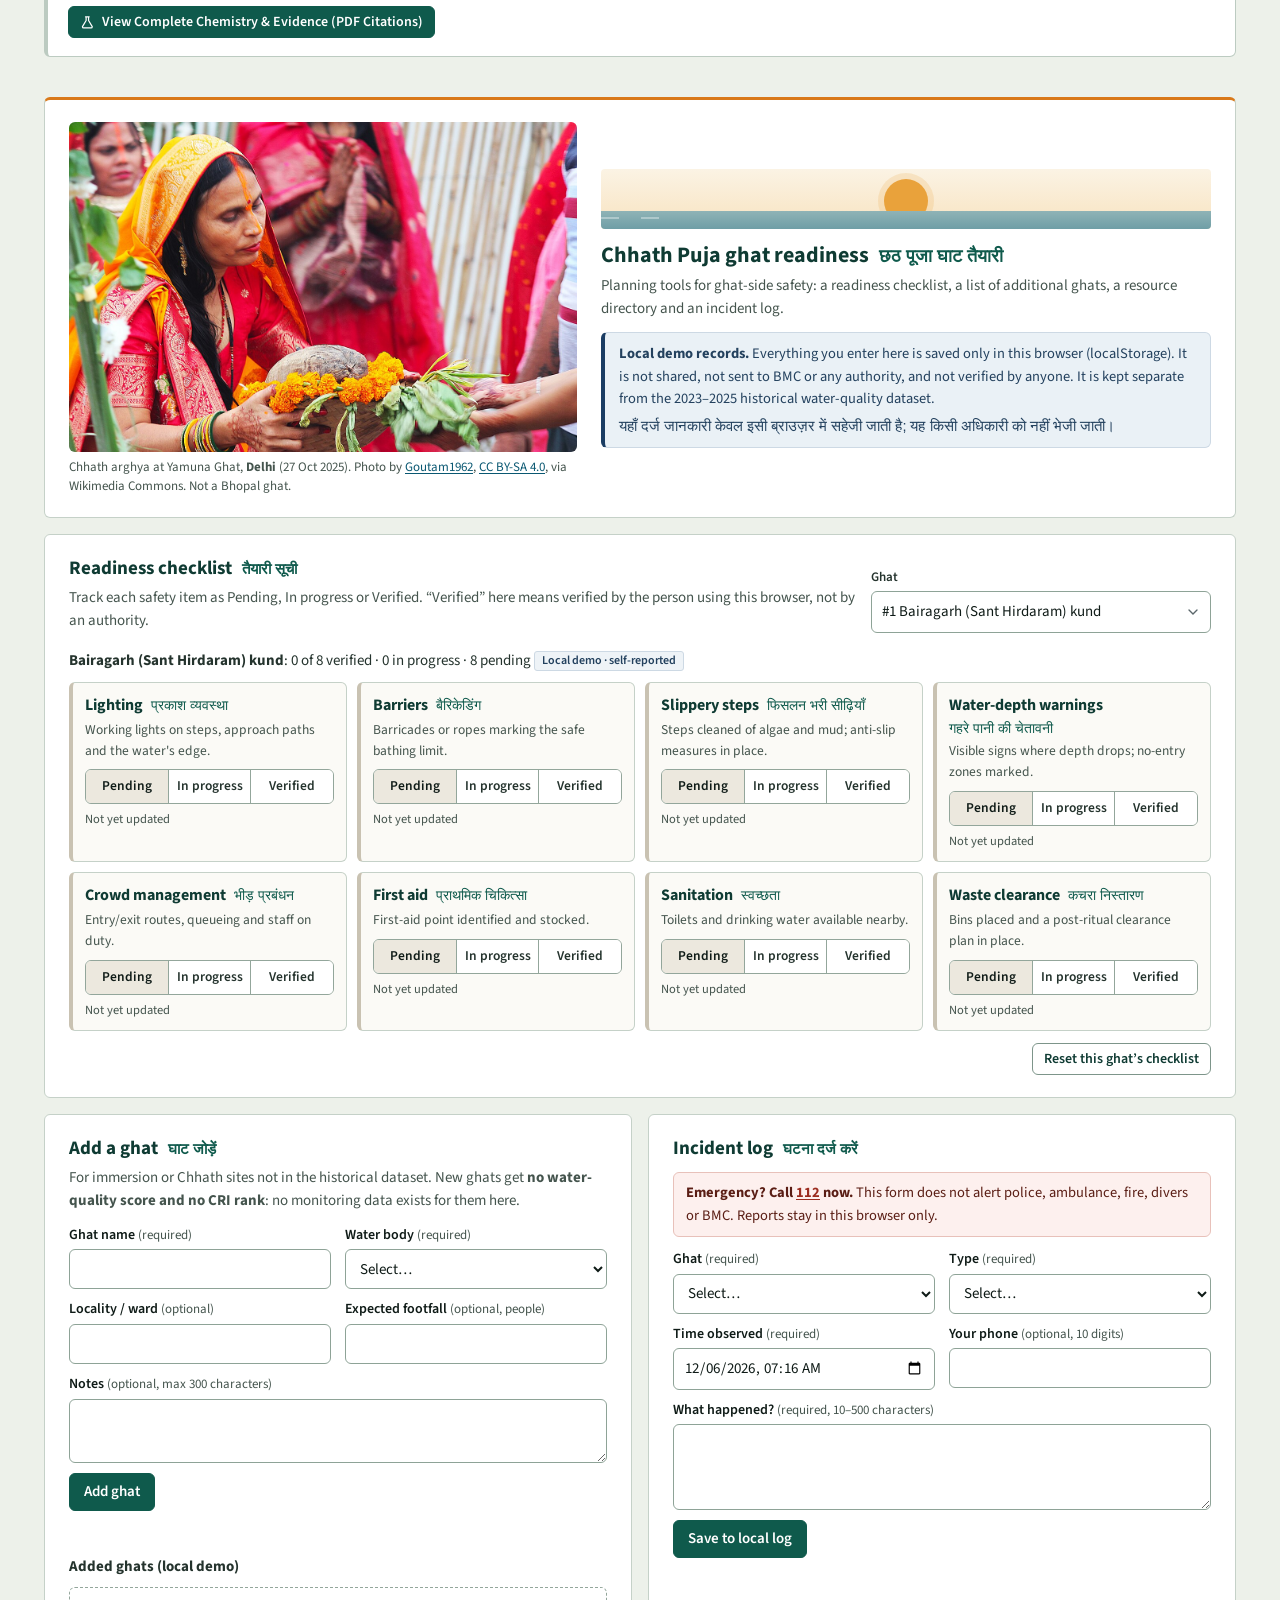
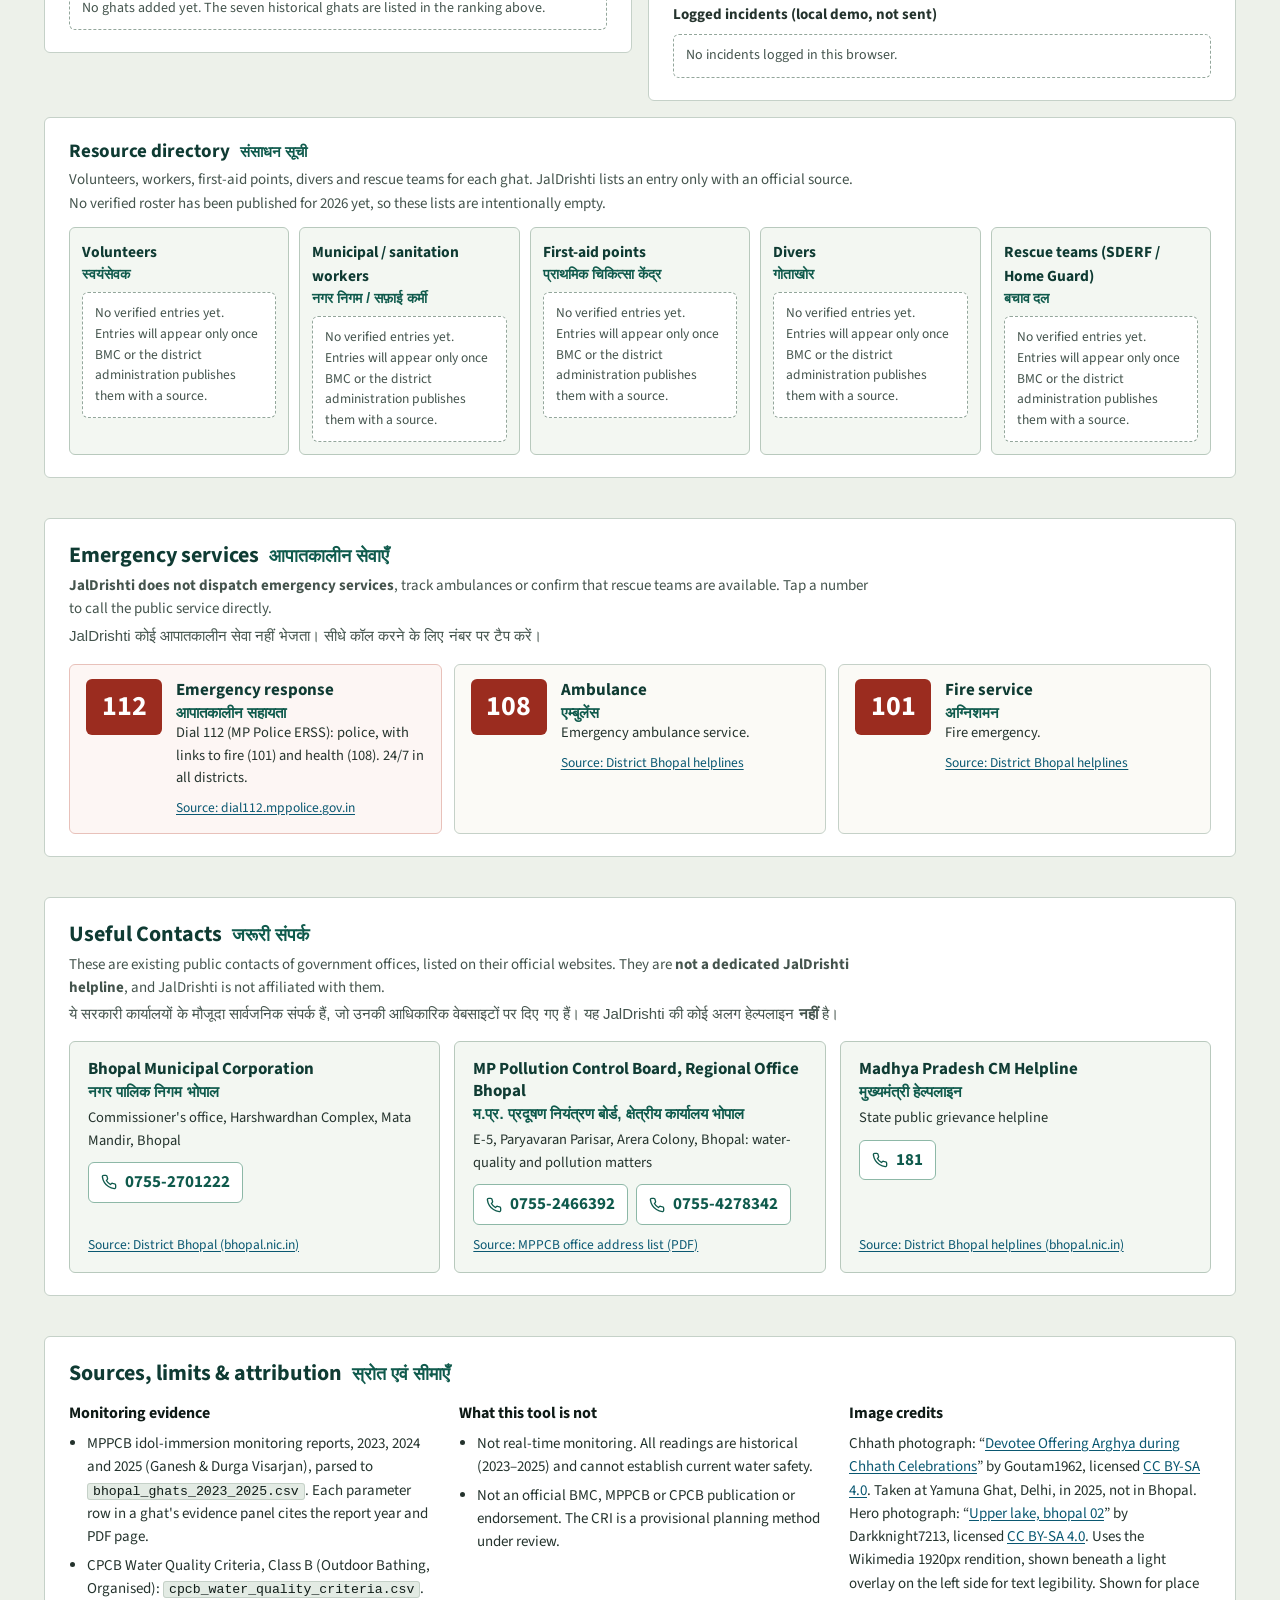
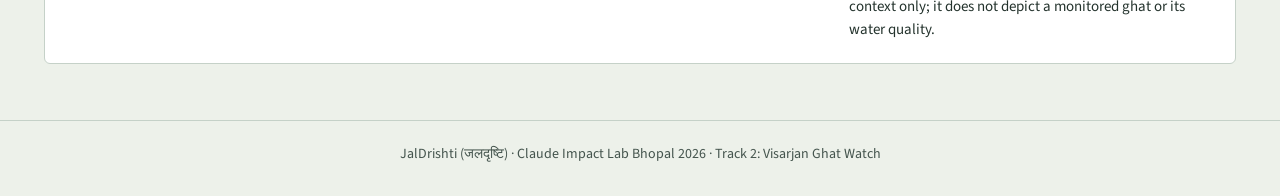
==== commit 3965b600: "Add Chhath readiness tools and improve dashboard Co-Authored-By: Claude Opus 5.5 <noreply@anthropic." ====
--- a/web/index.html
+++ b/web/index.html
@@ -3,98 +3,181 @@
 <head>
   <meta charset="UTF-8">
   <meta name="viewport" content="width=device-width, initial-scale=1.0">
+  <meta name="description" content="JalDrishti (जलदृष्टि): evidence-based water-quality risk ranking of seven Bhopal immersion ghats from 2023–2025 MPPCB monitoring records.">
+  <meta name="theme-color" content="#0f3b33">
   <title>JalDrishti: Bhopal Visarjan Ghat Watch | BMC Decision Support</title>
+  <link rel="preload" as="font" type="font/woff2" href="assets/fonts/source-sans-3-latin-wght-normal.woff2" crossorigin>
+  <link rel="preload" as="image" href="assets/upper-lake-bhopal.jpg">
+  <link rel="icon" href="data:image/svg+xml,%3Csvg xmlns='http://www.w3.org/2000/svg' viewBox='0 0 32 32'%3E%3Cpath d='M16 3c-4.6 6.2-9 11.4-9 16.4A9 9 0 0 0 25 19.4C25 14.4 20.6 9.2 16 3z' fill='%231f4d45'/%3E%3C/svg%3E">
   <link rel="stylesheet" href="style.css">
 </head>
 <body>
 
-  <!-- Top Navigation Header -->
-  <header class="header">
-    <div class="header-container">
-      <div class="header-title-row">
-        <div class="header-brand-group">
-          <div class="brand-badge">Bhopal Municipal Corporation · नगर पालिक निगम भोपाल</div>
-          <h1>JalDrishti (जलदृष्टि): Visarjan Ghat Watch</h1>
-          <p class="header-subtitle">
-            Evidence-Based Water Quality Risk Support for Durga Visarjan Planning (20 October 2026)
-          </p>
-        </div>
-        <div class="header-actions">
-          <button class="btn btn-warning" onclick="toggleBilingualBrief()">📋 Bilingual Brief (प्रशासनिक सारांश)</button>
-          <button class="btn btn-outline" onclick="openMethodologyModal()">📖 Methodology & Criteria</button>
-          <button class="btn btn-outline" onclick="window.print()">🖨️ Print Report</button>
-        </div>
-      </div>
+  <a class="skip-link" href="#main">Skip to dashboard</a>
+
+  <!-- Top Navigation -->
+  <header class="site-nav" id="siteNav">
+    <div class="nav-inner">
+      <a class="nav-brand" href="#top" aria-label="JalDrishti home">
+        <svg class="nav-logo" viewBox="0 0 32 32" aria-hidden="true" focusable="false">
+          <path d="M16 3c-4.6 6.2-9 11.4-9 16.4A9 9 0 0 0 25 19.4C25 14.4 20.6 9.2 16 3z" fill="currentColor" opacity=".9"/>
+          <path d="M10.5 20.5c1.8 1.4 3.6 1.4 5.5 0s3.7-1.4 5.5 0" fill="none" stroke="#ffffff" stroke-width="1.8" stroke-linecap="round"/>
+        </svg>
+        <span class="nav-brand-text">JalDrishti <span class="nav-brand-hi" lang="hi">जलदृष्टि</span></span>
+      </a>
+
+      <button class="nav-toggle" id="navToggle" aria-expanded="false" aria-controls="navMenu" aria-label="Open navigation menu">
+        <span class="nav-toggle-bar"></span>
+        <span class="nav-toggle-bar"></span>
+        <span class="nav-toggle-bar"></span>
+      </button>
+
+      <nav class="nav-menu" id="navMenu" aria-label="Primary">
+        <ul class="nav-links">
+          <li><a href="#overview">Overview</a></li>
+          <li><a href="#ranking">Ghat Ranking</a></li>
+          <li><a href="#chhath">Chhath Readiness</a></li>
+          <li><a href="#emergency">Emergency</a></li>
+          <li><a href="#sources">Sources</a></li>
+        </ul>
+        <div class="nav-actions">
+          <button class="btn btn-amber" type="button" onclick="toggleBilingualBrief()" aria-controls="briefSection" aria-expanded="false" id="briefToggleBtn">
+            <svg class="icon" viewBox="0 0 24 24" aria-hidden="true"><path d="M7 3h7l5 5v13H7z M14 3v5h5 M10 13h6 M10 17h6"/></svg>
+            Bilingual Brief <span class="btn-hi" lang="hi">(प्रशासनिक सारांश)</span>
+          </button>
+          <button class="btn btn-ghost" type="button" onclick="openMethodologyModal()">
+            <svg class="icon" viewBox="0 0 24 24" aria-hidden="true"><path d="M4 5h6a3 3 0 0 1 3 3v12a2 2 0 0 0-2-2H4z M20 5h-6a3 3 0 0 0-3 3v12a2 2 0 0 1 2-2h7z"/></svg>
+            Methodology &amp; Criteria
+          </button>
+          <button class="btn btn-ghost" type="button" onclick="printReport()">
+            <svg class="icon" viewBox="0 0 24 24" aria-hidden="true"><path d="M7 9V3h10v6 M7 17H4v-7h16v7h-3 M7 14h10v7H7z"/></svg>
+            Print Report
+          </button>
+        </div>
+      </nav>
     </div>
   </header>
 
+  <!-- Hero -->
+  <section class="hero" id="top" aria-labelledby="heroTitle">
+    <figure class="hero-media" id="heroMedia">
+      <img class="hero-img" src="assets/upper-lake-bhopal.jpg" width="1920" height="1080"
+           alt="Sunset over Bhopal's Upper Lake (Bada Talaab): small boats on calm water with a wooded island and the far shoreline in silhouette."
+           decoding="async" fetchpriority="high"
+           onerror="this.closest('.hero-media').classList.add('is-fallback'); this.remove();">
+      <figcaption class="hero-credit">
+        Photo: Upper Lake, Bhopal (28 May 2016) by
+        <a href="https://commons.wikimedia.org/wiki/File:Upper_lake,_bhopal_02.jpg" target="_blank" rel="noopener">Darkknight7213</a>,
+        <a href="https://creativecommons.org/licenses/by-sa/4.0/" target="_blank" rel="noopener license">CC BY-SA 4.0</a>, via Wikimedia Commons. Illustrative only.
+      </figcaption>
+    </figure>
+
+    <div class="hero-content">
+      <p class="hero-eyebrow">Decision-support prototype for Bhopal Municipal Corporation · <span lang="hi">नगर पालिक निगम भोपाल</span></p>
+      <h1 id="heroTitle" class="hero-title">
+        <span class="hero-title-en">JalDrishti</span>
+        <span class="hero-title-hi" lang="hi">जलदृष्टि</span>
+        <span class="hero-title-sub">Visarjan Ghat Watch</span>
+      </h1>
+      <p class="hero-lede">
+        Evidence-Based Water Quality Risk Support for Durga Visarjan Planning (20 October 2026) —
+        seven Bhopal immersion ghats ranked from 1,524 historical MPPCB test records (2023–2025), every figure traceable to a source PDF page.
+      </p>
+      <div class="hero-cta">
+        <a class="btn btn-teal btn-lg" href="#ranking">View ghat ranking</a>
+        <button class="btn btn-ghost btn-lg" type="button" onclick="toggleBilingualBrief()">Read bilingual brief</button>
+      </div>
+      <ul class="hero-facts" aria-label="Scope">
+        <li><strong>7</strong> ghats</li>
+        <li><strong>3</strong> festival years</li>
+        <li><strong>13</strong> parameters</li>
+        <li>Historical data · <strong>not live monitoring</strong></li>
+      </ul>
+    </div>
+  </section>
+
   <!-- Provisional Methodology Banner -->
-  <div class="banner-provisional">
-    <div class="banner-icon">⚠️</div>
+  <div class="banner-provisional" role="note">
+    <div class="banner-icon" aria-hidden="true">
+      <svg viewBox="0 0 24 24"><path d="M12 3 2 21h20z M12 10v5 M12 18h.01"/></svg>
+    </div>
     <div class="banner-text">
       <strong>PROVISIONAL OPERATIONAL SCORING METHODOLOGY (2023–2025 HISTORICAL DATA)</strong>
       <p>
-        Statutory limits are official Central Pollution Control Board (CPCB) Class B outdoor bathing criteria (DO &ge; 5.0 mg/l, BOD &le; 3.0 mg/l, pH 6.5–8.5). 
-        The Composite Risk Index (CRI), component weightings, and scaling constants (Peak Lead 1.5 mg/l ceiling, BOD excess 10 mg/l) are provisional operational planning tools developed for BMC officers and remain under review. 
-        <strong>Historical data (2023–2025) cannot guarantee present-day water safety on 20 October 2026. Real-time pre-immersion testing is recommended.</strong>
+        Statutory limits are official Central Pollution Control Board (CPCB) Class B outdoor bathing criteria (DO &ge; 5.0 mg/l, BOD &le; 3.0 mg/l, pH 6.5–8.5).
+        The Composite Risk Index (CRI), component weightings, and scaling constants (Peak Lead 1.5 mg/l ceiling, BOD excess 10 mg/l) are provisional operational planning tools developed for BMC officers and remain under review.
+        <strong class="banner-emph">Historical data (2023–2025) cannot guarantee present-day water safety on 20 October 2026. Real-time pre-immersion testing is recommended.</strong>
       </p>
     </div>
   </div>
 
-  <main class="main-container">
-    
+  <div class="emergency-strip" role="note">
+    <span><strong>Emergency?</strong> Call <a href="tel:112">112</a> · Ambulance <a href="tel:108">108</a> · Fire <a href="tel:101">101</a></span>
+    <span class="emergency-strip-note">JalDrishti does not dispatch emergency services.</span>
+  </div>
+
+  <main class="main-container" id="main" tabindex="-1">
+
     <!-- Basin Overview KPI Cards -->
-    <section class="metrics-grid" id="basinMetrics">
-      <div class="metric-card">
-        <div class="metric-label">Dataset Analyzed</div>
-        <div class="metric-value" id="valTotalRecords">1,524</div>
-        <div class="metric-sub">7 Bhopal Ghats · 3 Years (2023–2025)</div>
-      </div>
-      <div class="metric-card">
-        <div class="metric-label">Dissolved Oxygen Non-Compliance</div>
-        <div class="metric-value text-danger" id="valDoViol">36.2%</div>
-        <div class="metric-sub">42 of 116 tests &lt; 5.0 mg/l (4x Zero DO anoxia)</div>
-      </div>
-      <div class="metric-card">
-        <div class="metric-label">BOD Organic Non-Compliance</div>
-        <div class="metric-value text-warning" id="valBodViol">89.3%</div>
-        <div class="metric-sub">100 of 112 tests &gt; 3.0 mg/l (Mean: 6.61 mg/l)</div>
-      </div>
-      <div class="metric-card">
-        <div class="metric-label">Heavy Metal Tests Evaluated</div>
-        <div class="metric-value text-primary" id="valMetals">480</div>
-        <div class="metric-sub">Pb, Cr, Cu, Zn (174 BDL, 258 detected, Peak Pb: 1.77)</div>
+    <section class="section" id="overview" aria-labelledby="overviewTitle">
+      <div class="section-head">
+        <h2 class="section-title" id="overviewTitle">Basin overview <span class="section-title-hi" lang="hi">जल-क्षेत्र सारांश</span></h2>
+        <p class="section-sub">Compliance against CPCB Class B outdoor-bathing limits, all seven ghats combined, 2023–2025.</p>
+      </div>
+      <div class="metrics-grid" id="basinMetrics">
+        <div class="metric-card reveal">
+          <div class="metric-label">Dataset Analyzed</div>
+          <div class="metric-value" id="valTotalRecords">1,524</div>
+          <div class="metric-sub">7 Bhopal Ghats · 3 Years (2023–2025)</div>
+        </div>
+        <div class="metric-card metric-card--alert reveal">
+          <div class="metric-label">Dissolved Oxygen Non-Compliance</div>
+          <div class="metric-value text-danger" id="valDoViol">36.2%</div>
+          <div class="metric-sub">42 of 116 tests &lt; 5.0 mg/l (4x Zero DO anoxia)</div>
+        </div>
+        <div class="metric-card metric-card--alert reveal">
+          <div class="metric-label">BOD Organic Non-Compliance</div>
+          <div class="metric-value text-warning" id="valBodViol">89.3%</div>
+          <div class="metric-sub">100 of 112 tests &gt; 3.0 mg/l (Mean: 6.61 mg/l)</div>
+        </div>
+        <div class="metric-card reveal">
+          <div class="metric-label">Heavy Metal Tests Evaluated</div>
+          <div class="metric-value text-primary" id="valMetals">480</div>
+          <div class="metric-sub">Pb, Cr, Cu, Zn (174 BDL, 258 detected, Peak Pb: 1.77)</div>
+        </div>
       </div>
     </section>
 
     <!-- Bilingual Administrative Brief Box (Collapsible) -->
-    <section id="briefSection" class="brief-section" style="display: none;">
+    <section id="briefSection" class="brief-section" style="display: none;" aria-labelledby="briefTitle">
       <div class="brief-header">
         <div>
-          <h2 class="brief-title">Bilingual Administrative Brief (प्रशासनिक कार्ययोजना सारांश)</h2>
+          <h2 class="brief-title" id="briefTitle">Bilingual Administrative Brief <span lang="hi">(प्रशासनिक कार्ययोजना सारांश)</span></h2>
           <p class="brief-subtitle">Actionable guidance drafted for the Municipal Commissioner, Bhopal Municipal Corporation</p>
         </div>
         <div class="brief-toolbar">
-          <div class="tab-group">
-            <button class="tab-btn active" id="tabEnBtn" onclick="switchBriefTab('en')">English Brief</button>
-            <button class="tab-btn" id="tabHiBtn" onclick="switchBriefTab('hi')">हिंदी सारांश</button>
-          </div>
-          <button class="btn btn-sm btn-primary" onclick="copyBriefText()">📋 Copy Brief</button>
-          <button class="btn btn-sm btn-outline" onclick="downloadBriefFile()">📥 Download (.txt)</button>
-          <button class="btn btn-sm btn-outline" onclick="closeBriefSection()">&times; Close</button>
-        </div>
-      </div>
+          <div class="tab-group" role="tablist" aria-label="Brief language">
+            <button class="tab-btn active" id="tabEnBtn" role="tab" aria-selected="true" aria-controls="briefContentEn" onclick="switchBriefTab('en')">English Brief</button>
+            <button class="tab-btn" id="tabHiBtn" role="tab" aria-selected="false" aria-controls="briefContentHi" onclick="switchBriefTab('hi')" lang="hi">हिंदी सारांश</button>
+          </div>
+          <button class="btn btn-sm btn-teal" type="button" onclick="copyBriefText()">Copy Brief</button>
+          <button class="btn btn-sm btn-ghost" type="button" onclick="downloadBriefFile()">Download (.txt)</button>
+          <button class="btn btn-sm btn-ghost" type="button" onclick="closeBriefSection()" aria-label="Close brief">&times; Close</button>
+        </div>
+      </div>
+      <p class="brief-status" id="briefStatus" role="status" aria-live="polite"></p>
 
       <div class="brief-content-wrapper">
         <!-- English Brief Content -->
-        <div id="briefContentEn" class="brief-text-panel">
+        <div id="briefContentEn" class="brief-text-panel" role="tabpanel" aria-labelledby="tabEnBtn">
           <div class="memo-header">
+            <span class="memo-draft">DRAFT FOR OFFICIAL REVIEW — prepared by JalDrishti; not an issued BMC order</span><br>
             <strong>OFFICE OF THE COMMISSIONER, BHOPAL MUNICIPAL CORPORATION (BMC)</strong><br>
             <strong>MEMORANDUM | ENVIRONMENTAL SURVEILLANCE & VISARJAN MANAGEMENT</strong><br>
             <strong>DATE:</strong> 11 October 2026 | <strong>EVENT:</strong> Durga Visarjan (20 October 2026)
           </div>
           <p><strong>SUBJECT: Water Quality Risk Hierarchy, Site Warnings & Deployment Directive across 7 Bhopal Immersion Ghats</strong></p>
-          
+
           <p><strong>1. Executive Summary:</strong><br>
           Analysis of 1,524 water tests (2023–2025) monitored by MPPCB against Central Pollution Control Board (CPCB) Class B standards reveals severe oxygen depletion (36.2% non-compliance; 4 complete anoxia readings) and organic overload (89.3% non-compliance). Immediate operational intervention is required to prevent fish kills, severe stench, and toxic paint dispersion.</p>
 
@@ -112,14 +195,15 @@
         </div>
 
         <!-- Hindi Brief Content -->
-        <div id="briefContentHi" class="brief-text-panel" style="display: none;">
+        <div id="briefContentHi" class="brief-text-panel" role="tabpanel" aria-labelledby="tabHiBtn" lang="hi" style="display: none;">
           <div class="memo-header">
+            <span class="memo-draft">आधिकारिक समीक्षा हेतु प्रारूप — JalDrishti द्वारा तैयार; यह नगर निगम का जारी आदेश नहीं है</span><br>
             <strong>आयुक्त कार्यालय, नगर पालिक निगम भोपाल</strong><br>
             <strong>प्रशासनिक निर्देश | पर्यावरण संरक्षण एवं विसर्जन प्रबंधन</strong><br>
             <strong>दिनांक:</strong> 11 अक्टूबर 2026 | <strong>संदर्भ:</strong> दुर्गा विसर्जन (20 अक्टूबर 2026)
           </div>
           <p><strong>विषय: भोपाल के 7 विसर्जन घाटों की जल गुणवत्ता जोखिम रैंकिंग एवं अनिवार्य कार्ययोजना</strong></p>
-          
+
           <p><strong>1. कार्यकारी सारांश:</strong><br>
           मध्य प्रदेश प्रदूषण नियंत्रण बोर्ड (MPPCB) के 2023 से 2025 के 1,524 जल परीक्षणों के केंद्रीय प्रदूषण नियंत्रण बोर्ड (CPCB) क्लास 'B' (स्नान जल) मानकों के आधार पर विश्लेषण से स्पष्ट है कि विसर्जन स्थलों पर गंभीर ऑक्सीजन संकट (36.2% उल्लंघन; 4 बार शून्य DO) तथा जैविक कचरा भार (89.3% उल्लंघन) विद्यमान है। जलीय जीवों के संरक्षण एवं प्रदूषण नियंत्रण हेतु तत्काल संसाधन नियोजन अनिवार्य है।</p>
 
@@ -138,76 +222,396 @@
       </div>
     </section>
 
+    <!-- CRI Composition Chart -->
+    <section class="section panel" id="composition" aria-labelledby="chartTitle">
+      <div class="section-head section-head--row">
+        <div>
+          <h2 class="section-title" id="chartTitle">What drives each ghat's CRI <span class="section-title-hi" lang="hi">जोखिम घटक</span></h2>
+          <p class="section-sub">Provisional CRI (0–100) split into its weighted components: 0.40 &times; oxygen deficit + 0.30 &times; organic load + 0.20 &times; metal hazard + 0.10 &times; lagged impact. Follows the search, filters and sort below.</p>
+        </div>
+        <ul class="chart-legend" aria-label="Chart legend">
+          <li><span class="swatch swatch-do"></span>Oxygen deficit (40%)</li>
+          <li><span class="swatch swatch-bod"></span>Organic load (30%)</li>
+          <li><span class="swatch swatch-metal"></span>Metal hazard (20%)</li>
+          <li><span class="swatch swatch-lagged"></span>Lagged impact (10%)</li>
+        </ul>
+      </div>
+      <div class="cri-chart" id="criChart" role="list" aria-label="Composite Risk Index composition by ghat"></div>
+      <div class="cri-axis-row" aria-hidden="true">
+        <span></span>
+        <div class="cri-axis">
+          <span style="left:0%">0</span><span style="left:25%">25</span><span style="left:50%">50</span><span style="left:75%">75</span><span style="left:100%">100</span>
+        </div>
+        <span></span>
+      </div>
+      <div class="chart-tooltip" id="chartTooltip" role="tooltip" hidden></div>
+      <details class="chart-table-toggle">
+        <summary>View chart data as a table</summary>
+        <div class="table-responsive">
+          <table>
+            <thead>
+              <tr><th scope="col">Rank</th><th scope="col">Ghat</th><th scope="col">Oxygen sub-score</th><th scope="col">Organic sub-score</th><th scope="col">Metal sub-score</th><th scope="col">Lagged sub-score</th><th scope="col">CRI</th></tr>
+            </thead>
+            <tbody id="chartTableBody"></tbody>
+          </table>
+        </div>
+      </details>
+    </section>
+
     <!-- Interactive Search, Filter & Sort Controls -->
-    <section class="controls-bar">
-      <div class="search-box">
-        <span class="search-icon">🔍</span>
-        <input type="text" id="searchInput" placeholder="Search ghat name, water body, or parameter..." oninput="handleFilterChange()">
-      </div>
-      <div class="filter-group">
-        <select id="waterbodyFilter" onchange="handleFilterChange()">
-          <option value="ALL">All Water Bodies</option>
-          <option value="Upper Lake">Upper Lake (बड़ा तालाब)</option>
-          <option value="Lower Lake">Lower Lake (छोटा तालाब)</option>
-          <option value="Shahpura Lake">Shahpura Lake</option>
-          <option value="Kund">Kunds (कुंड)</option>
-          <option value="Hathaikheda dam">Hathaikheda Dam</option>
-        </select>
-        <select id="tierFilter" onchange="handleFilterChange()">
-          <option value="ALL">All Risk Tiers</option>
-          <option value="Tier 2">Tier 2 (High Non-Compliance)</option>
-          <option value="Tier 3">Tier 3 (Moderate Non-Compliance)</option>
-          <option value="Tier 4">Tier 4 (Low Relative Non-Compliance)</option>
-        </select>
-        <select id="sortSelect" onchange="handleFilterChange()">
-          <option value="CRI_DESC">Sort by: Composite Risk (High to Low)</option>
-          <option value="DO_VIOL_DESC">Sort by: Oxygen Deficit % (High to Low)</option>
-          <option value="BOD_AVG_DESC">Sort by: BOD Organic Load (High to Low)</option>
-          <option value="LEAD_PEAK_DESC">Sort by: Peak Lead (High to Low)</option>
-          <option value="NAME_ASC">Sort by: Ghat Name (A to Z)</option>
-        </select>
-        <button class="btn btn-sm btn-outline" onclick="resetFilters()">Reset</button>
+    <section class="section" id="ranking" aria-labelledby="rankingTitle">
+      <div class="section-head">
+        <h2 class="section-title" id="rankingTitle">Seven-ghat risk ranking <span class="section-title-hi" lang="hi">घाटवार जोखिम रैंकिंग</span></h2>
+        <p class="section-sub">Rank is fixed by the analytical engine's CRI; sorting only changes display order.</p>
+      </div>
+
+      <div class="controls-bar" role="search">
+        <div class="search-box">
+          <label class="visually-hidden" for="searchInput">Search ghats</label>
+          <svg class="search-icon" viewBox="0 0 24 24" aria-hidden="true"><circle cx="11" cy="11" r="7"/><path d="m20 20-3.5-3.5"/></svg>
+          <input type="search" id="searchInput" autocomplete="off" placeholder="Search ghat name (English or हिंदी), water body, or parameter..." oninput="handleFilterChange()">
+          <button class="search-clear" id="searchClear" type="button" onclick="clearSearch()" aria-label="Clear search" hidden>
+            <svg viewBox="0 0 24 24" aria-hidden="true"><path d="M6 6l12 12M18 6 6 18"/></svg>
+          </button>
+        </div>
+        <div class="filter-group">
+          <label class="select-wrap">
+            <span class="select-label">Water body</span>
+            <select id="waterbodyFilter" onchange="handleFilterChange()">
+              <option value="ALL">All Water Bodies</option>
+              <option value="Upper Lake">Upper Lake (बड़ा तालाब)</option>
+              <option value="Lower Lake">Lower Lake (छोटा तालाब)</option>
+              <option value="Shahpura Lake">Shahpura Lake</option>
+              <option value="Kund">Kunds (कुंड)</option>
+              <option value="Hathaikheda dam">Hathaikheda Dam</option>
+            </select>
+          </label>
+          <label class="select-wrap">
+            <span class="select-label">Risk tier</span>
+            <select id="tierFilter" onchange="handleFilterChange()">
+              <option value="ALL">All Risk Tiers</option>
+              <option value="Tier 2">Tier 2 (High Non-Compliance)</option>
+              <option value="Tier 3">Tier 3 (Moderate Non-Compliance)</option>
+              <option value="Tier 4">Tier 4 (Low Relative Non-Compliance)</option>
+            </select>
+          </label>
+          <label class="select-wrap">
+            <span class="select-label">Sort by</span>
+            <select id="sortSelect" onchange="handleFilterChange()">
+              <option value="CRI_DESC">Composite Risk (High to Low)</option>
+              <option value="DO_VIOL_DESC">DO Non-Compliance % (High to Low)</option>
+              <option value="BOD_AVG_DESC">Mean BOD (High to Low)</option>
+              <option value="LEAD_PEAK_DESC">Peak Lead (High to Low)</option>
+              <option value="NAME_ASC">Ghat Name (A to Z)</option>
+            </select>
+          </label>
+          <button class="btn btn-ghost btn-reset" type="button" onclick="resetFilters()">
+            <svg class="icon" viewBox="0 0 24 24" aria-hidden="true"><path d="M4 12a8 8 0 1 0 2.3-5.6M4 4v4h4"/></svg>
+            Reset
+          </button>
+        </div>
+      </div>
+
+      <div class="results-meta">
+        <span id="resultsCount" role="status" aria-live="polite">Showing 7 of 7 ghats</span>
+        <span class="sort-indicator" id="sortLabel">Ordered by Composite Risk Index (CRI)</span>
+      </div>
+
+      <!-- Ranked Ghats Cards List -->
+      <div class="ghats-list" id="ghatsList">
+        <div class="loading-state">Loading analytical engine results from data_output/analysis_results.json...</div>
       </div>
     </section>
 
-    <div class="results-meta">
-      <span id="resultsCount">Showing 7 of 7 ghats</span>
-      <span class="sort-indicator" id="sortLabel">Ordered by Composite Risk Index (CRI)</span>
-    </div>
-
-    <!-- Ranked Ghats Cards List -->
-    <section class="ghats-list" id="ghatsList">
-      <div class="loading-state">Loading analytical engine results from data_output/analysis_results.json...</div>
+    <!-- ================= Chhath Puja ghat readiness (local demo tools) ================= -->
+    <section class="section chhath" id="chhath" aria-labelledby="chhathTitle">
+      <div class="chhath-intro panel">
+        <figure class="chhath-photo" id="chhathPhoto">
+          <img src="assets/chhath-arghya-yamuna-ghat-delhi.jpg" width="1280" height="830" loading="lazy" decoding="async"
+               alt="A devotee in a red and gold sari holds a bamboo soop basket with a coconut and marigolds while offering arghya during Chhath celebrations."
+               onerror="this.closest('.chhath-photo').classList.add('is-fallback'); this.remove();">
+          <figcaption>
+            Chhath arghya at Yamuna Ghat, <strong>Delhi</strong> (27 Oct 2025). Photo by
+            <a href="https://commons.wikimedia.org/wiki/File:Devotee_Offering_Arghya_during_Chhath_Celebrations.jpg" target="_blank" rel="noopener">Goutam1962</a>,
+            <a href="https://creativecommons.org/licenses/by-sa/4.0/" target="_blank" rel="noopener license">CC BY-SA 4.0</a>, via Wikimedia Commons. Not a Bhopal ghat.
+          </figcaption>
+        </figure>
+        <div class="chhath-text">
+          <div class="sunrise" aria-hidden="true"><span class="sunrise-sun"></span><span class="sunrise-water"></span></div>
+          <h2 class="section-title" id="chhathTitle">Chhath Puja ghat readiness <span class="section-title-hi" lang="hi">छठ पूजा घाट तैयारी</span></h2>
+          <p class="section-sub">
+            Planning tools for ghat-side safety: a readiness checklist, a list of additional ghats, a resource directory and an incident log.
+          </p>
+          <div class="demo-notice" role="note">
+            <strong>Local demo records.</strong> Everything you enter here is saved only in this browser (localStorage). It is not shared, not sent to BMC or any authority, and not verified by anyone. It is kept separate from the 2023–2025 historical water-quality dataset.
+            <span lang="hi">यहाँ दर्ज जानकारी केवल इसी ब्राउज़र में सहेजी जाती है; यह किसी अधिकारी को नहीं भेजी जाती।</span>
+          </div>
+          <p class="storage-status" id="storageStatus" role="status"></p>
+        </div>
+      </div>
+
+      <!-- Readiness checklist -->
+      <div class="panel ops-block" id="readiness" aria-labelledby="readinessTitle">
+        <div class="section-head section-head--row">
+          <div>
+            <h3 class="ops-title" id="readinessTitle">Readiness checklist <span class="section-title-hi" lang="hi">तैयारी सूची</span></h3>
+            <p class="section-sub">Track each safety item as Pending, In progress or Verified. “Verified” here means verified by the person using this browser, not by an authority.</p>
+          </div>
+          <label class="select-wrap ops-ghat-picker">
+            <span class="select-label">Ghat</span>
+            <select id="checklistGhat"></select>
+          </label>
+        </div>
+        <p class="checklist-summary" id="checklistSummary" aria-live="polite"></p>
+        <ul class="checklist" id="checklistList"></ul>
+        <div class="ops-actions">
+          <button class="btn btn-ghost btn-sm" type="button" id="checklistReset">Reset this ghat&rsquo;s checklist</button>
+        </div>
+      </div>
+
+      <div class="ops-grid">
+        <!-- Add Ghat -->
+        <div class="panel ops-block" id="addGhat" aria-labelledby="addGhatTitle">
+          <h3 class="ops-title" id="addGhatTitle">Add a ghat <span class="section-title-hi" lang="hi">घाट जोड़ें</span></h3>
+          <p class="section-sub">For immersion or Chhath sites not in the historical dataset. New ghats get <strong>no water-quality score and no CRI rank</strong>: no monitoring data exists for them here.</p>
+          <form class="ops-form" id="ghatForm" novalidate>
+            <input type="hidden" id="ghatEditId">
+            <div class="field">
+              <label for="ghatName">Ghat name <span class="req">(required)</span></label>
+              <input id="ghatName" name="ghatName" type="text" maxlength="80" autocomplete="off" required aria-describedby="ghatNameErr">
+              <p class="field-error" id="ghatNameErr"></p>
+            </div>
+            <div class="field">
+              <label for="ghatWater">Water body <span class="req">(required)</span></label>
+              <select id="ghatWater" name="ghatWater" required aria-describedby="ghatWaterErr">
+                <option value="">Select…</option>
+                <option>Upper Lake (बड़ा तालाब)</option>
+                <option>Lower Lake (छोटा तालाब)</option>
+                <option>Shahpura Lake</option>
+                <option>Kaliyasot / Kerwa area</option>
+                <option>Artificial kund / tank</option>
+                <option>Other</option>
+              </select>
+              <p class="field-error" id="ghatWaterErr"></p>
+            </div>
+            <div class="field">
+              <label for="ghatArea">Locality / ward <span class="opt">(optional)</span></label>
+              <input id="ghatArea" name="ghatArea" type="text" maxlength="80" autocomplete="off">
+            </div>
+            <div class="field">
+              <label for="ghatFootfall">Expected footfall <span class="opt">(optional, people)</span></label>
+              <input id="ghatFootfall" name="ghatFootfall" type="number" min="0" max="1000000" step="1" inputmode="numeric" aria-describedby="ghatFootfallErr">
+              <p class="field-error" id="ghatFootfallErr"></p>
+            </div>
+            <div class="field field--wide">
+              <label for="ghatNotes">Notes <span class="opt">(optional, max 300 characters)</span></label>
+              <textarea id="ghatNotes" name="ghatNotes" rows="2" maxlength="300"></textarea>
+            </div>
+            <div class="form-actions">
+              <button class="btn btn-primary" type="submit" id="ghatSubmit">Add ghat</button>
+              <button class="btn btn-ghost" type="button" id="ghatCancel" hidden>Cancel edit</button>
+            </div>
+            <p class="form-status" id="ghatStatus" role="status" aria-live="polite"></p>
+          </form>
+          <h4 class="ops-subtitle">Added ghats (local demo)</h4>
+          <ul class="record-list" id="ghatList"></ul>
+        </div>
+
+        <!-- Incident report -->
+        <div class="panel ops-block" id="incident" aria-labelledby="incidentTitle">
+          <h3 class="ops-title" id="incidentTitle">Incident log <span class="section-title-hi" lang="hi">घटना दर्ज करें</span></h3>
+          <div class="emergency-callout" role="note">
+            <strong>Emergency? Call <a href="tel:112">112</a> now.</strong> This form does not alert police, ambulance, fire, divers or BMC. Reports stay in this browser only.
+          </div>
+          <form class="ops-form" id="incidentForm" novalidate>
+            <div class="field">
+              <label for="incGhat">Ghat <span class="req">(required)</span></label>
+              <select id="incGhat" required aria-describedby="incGhatErr"></select>
+              <p class="field-error" id="incGhatErr"></p>
+            </div>
+            <div class="field">
+              <label for="incType">Type <span class="req">(required)</span></label>
+              <select id="incType" required aria-describedby="incTypeErr">
+                <option value="">Select…</option>
+                <option>Slippery or broken steps</option>
+                <option>Lighting failure</option>
+                <option>Missing or damaged barrier</option>
+                <option>Deep-water warning missing</option>
+                <option>Crowding / congestion</option>
+                <option>Injury needing first aid</option>
+                <option>Sanitation or waste problem</option>
+                <option>Visible water pollution</option>
+                <option>Other</option>
+              </select>
+              <p class="field-error" id="incTypeErr"></p>
+            </div>
+            <div class="field">
+              <label for="incTime">Time observed <span class="req">(required)</span></label>
+              <input id="incTime" type="datetime-local" required aria-describedby="incTimeErr">
+              <p class="field-error" id="incTimeErr"></p>
+            </div>
+            <div class="field">
+              <label for="incContact">Your phone <span class="opt">(optional, 10 digits)</span></label>
+              <input id="incContact" type="tel" inputmode="tel" maxlength="14" autocomplete="tel" aria-describedby="incContactErr">
+              <p class="field-error" id="incContactErr"></p>
+            </div>
+            <div class="field field--wide">
+              <label for="incDesc">What happened? <span class="req">(required, 10–500 characters)</span></label>
+              <textarea id="incDesc" rows="3" maxlength="500" required aria-describedby="incDescErr"></textarea>
+              <p class="field-error" id="incDescErr"></p>
+            </div>
+            <div class="form-actions">
+              <button class="btn btn-primary" type="submit">Save to local log</button>
+            </div>
+            <p class="form-status" id="incStatus" role="status" aria-live="polite"></p>
+          </form>
+          <h4 class="ops-subtitle">Logged incidents (local demo, not sent)</h4>
+          <ul class="record-list" id="incidentList"></ul>
+        </div>
+      </div>
+
+      <!-- Resource directory -->
+      <div class="panel ops-block" id="resources" aria-labelledby="resourcesTitle">
+        <h3 class="ops-title" id="resourcesTitle">Resource directory <span class="section-title-hi" lang="hi">संसाधन सूची</span></h3>
+        <p class="section-sub">Volunteers, workers, first-aid points, divers and rescue teams for each ghat. JalDrishti lists an entry only with an official source. No verified roster has been published for 2026 yet, so these lists are intentionally empty.</p>
+        <ul class="resource-grid" id="resourceGrid"></ul>
+      </div>
     </section>
 
+    <!-- ================= Emergency services ================= -->
+    <section class="section panel emergency" id="emergency" aria-labelledby="emergencyTitle">
+      <div class="section-head">
+        <h2 class="section-title" id="emergencyTitle">Emergency services <span class="section-title-hi" lang="hi">आपातकालीन सेवाएँ</span></h2>
+        <p class="section-sub"><strong>JalDrishti does not dispatch emergency services</strong>, track ambulances or confirm that rescue teams are available. Tap a number to call the public service directly.</p>
+        <p class="section-sub" lang="hi">JalDrishti कोई आपातकालीन सेवा नहीं भेजता। सीधे कॉल करने के लिए नंबर पर टैप करें।</p>
+      </div>
+      <ul class="emergency-list">
+        <li class="emergency-card emergency-card--primary">
+          <a class="emergency-tel" href="tel:112" aria-label="Call 112, emergency response">112</a>
+          <div>
+            <h3 class="contact-name">Emergency response <span class="contact-name-hi" lang="hi">आपातकालीन सहायता</span></h3>
+            <p class="contact-role">Dial 112 (MP Police ERSS): police, with links to fire (101) and health (108). 24/7 in all districts.</p>
+            <a class="contact-source" href="https://dial112.mppolice.gov.in/" target="_blank" rel="noopener">Source: dial112.mppolice.gov.in</a>
+          </div>
+        </li>
+        <li class="emergency-card">
+          <a class="emergency-tel" href="tel:108" aria-label="Call 108, ambulance">108</a>
+          <div>
+            <h3 class="contact-name">Ambulance <span class="contact-name-hi" lang="hi">एम्बुलेंस</span></h3>
+            <p class="contact-role">Emergency ambulance service.</p>
+            <a class="contact-source" href="https://bhopal.nic.in/en/helpline/" target="_blank" rel="noopener">Source: District Bhopal helplines</a>
+          </div>
+        </li>
+        <li class="emergency-card">
+          <a class="emergency-tel" href="tel:101" aria-label="Call 101, fire service">101</a>
+          <div>
+            <h3 class="contact-name">Fire service <span class="contact-name-hi" lang="hi">अग्निशमन</span></h3>
+            <p class="contact-role">Fire emergency.</p>
+            <a class="contact-source" href="https://bhopal.nic.in/en/helpline/" target="_blank" rel="noopener">Source: District Bhopal helplines</a>
+          </div>
+        </li>
+      </ul>
+    </section>
+
+    <!-- Useful Contacts -->
+    <section class="section panel contacts" id="contacts" aria-labelledby="contactsTitle">
+      <div class="section-head">
+        <h2 class="section-title" id="contactsTitle">Useful Contacts <span class="section-title-hi" lang="hi">जरूरी संपर्क</span></h2>
+        <p class="section-sub">
+          These are existing public contacts of government offices, listed on their official websites. They are <strong>not a dedicated JalDrishti helpline</strong>, and JalDrishti is not affiliated with them.
+        </p>
+        <p class="section-sub" lang="hi">
+          ये सरकारी कार्यालयों के मौजूदा सार्वजनिक संपर्क हैं, जो उनकी आधिकारिक वेबसाइटों पर दिए गए हैं। यह JalDrishti की कोई अलग हेल्पलाइन <strong>नहीं</strong> है।
+        </p>
+      </div>
+      <ul class="contact-list">
+        <li class="contact-card">
+          <h3 class="contact-name">Bhopal Municipal Corporation <span class="contact-name-hi" lang="hi">नगर पालिक निगम भोपाल</span></h3>
+          <p class="contact-role">Commissioner's office, Harshwardhan Complex, Mata Mandir, Bhopal</p>
+          <p class="contact-phones">
+            <a class="contact-tel" href="tel:+917552701222" aria-label="Call Bhopal Municipal Corporation, 0755-2701222">0755-2701222</a>
+          </p>
+          <a class="contact-source" href="https://bhopal.nic.in/en/public-utility/bhopal-municipal-corporation/" target="_blank" rel="noopener">Source: District Bhopal (bhopal.nic.in)</a>
+        </li>
+        <li class="contact-card">
+          <h3 class="contact-name">MP Pollution Control Board, Regional Office Bhopal <span class="contact-name-hi" lang="hi">म.प्र. प्रदूषण नियंत्रण बोर्ड, क्षेत्रीय कार्यालय भोपाल</span></h3>
+          <p class="contact-role">E-5, Paryavaran Parisar, Arera Colony, Bhopal: water-quality and pollution matters</p>
+          <p class="contact-phones">
+            <a class="contact-tel" href="tel:+917552466392" aria-label="Call MPPCB Regional Office Bhopal, 0755-2466392">0755-2466392</a>
+            <a class="contact-tel" href="tel:+917554278342" aria-label="Call MPPCB Regional Office Bhopal, 0755-4278342">0755-4278342</a>
+          </p>
+          <a class="contact-source" href="https://www.mppcb.mp.gov.in/pdf/PCBADDTEL14.pdf" target="_blank" rel="noopener">Source: MPPCB office address list (PDF)</a>
+        </li>
+        <li class="contact-card">
+          <h3 class="contact-name">Madhya Pradesh CM Helpline <span class="contact-name-hi" lang="hi">मुख्यमंत्री हेल्पलाइन</span></h3>
+          <p class="contact-role">State public grievance helpline</p>
+          <p class="contact-phones">
+            <a class="contact-tel" href="tel:181" aria-label="Call Madhya Pradesh CM Helpline, 181">181</a>
+          </p>
+          <a class="contact-source" href="https://bhopal.nic.in/en/helpline/" target="_blank" rel="noopener">Source: District Bhopal helplines (bhopal.nic.in)</a>
+        </li>
+      </ul>
+    </section>
+
+    <!-- Sources & Attribution -->
+    <section class="section panel sources" id="sources" aria-labelledby="sourcesTitle">
+      <h2 class="section-title" id="sourcesTitle">Sources, limits &amp; attribution <span class="section-title-hi" lang="hi">स्रोत एवं सीमाएँ</span></h2>
+      <div class="sources-grid">
+        <div>
+          <h3>Monitoring evidence</h3>
+          <ul>
+            <li>MPPCB idol-immersion monitoring reports, 2023, 2024 and 2025 (Ganesh &amp; Durga Visarjan), parsed to <code>bhopal_ghats_2023_2025.csv</code>. Each parameter row in a ghat's evidence panel cites the report year and PDF page.</li>
+            <li>CPCB Water Quality Criteria, Class B (Outdoor Bathing, Organised): <code>cpcb_water_quality_criteria.csv</code>.</li>
+          </ul>
+        </div>
+        <div>
+          <h3>What this tool is not</h3>
+          <ul>
+            <li>Not real-time monitoring. All readings are historical (2023–2025) and cannot establish current water safety.</li>
+            <li>Not an official BMC, MPPCB or CPCB publication or endorsement. The CRI is a provisional planning method under review.</li>
+          </ul>
+        </div>
+        <div>
+          <h3>Image credits</h3>
+          <p>Chhath photograph: “<a href="https://commons.wikimedia.org/wiki/File:Devotee_Offering_Arghya_during_Chhath_Celebrations.jpg" target="_blank" rel="noopener">Devotee Offering Arghya during Chhath Celebrations</a>” by Goutam1962, licensed <a href="https://creativecommons.org/licenses/by-sa/4.0/" target="_blank" rel="noopener license">CC BY-SA 4.0</a>. Taken at Yamuna Ghat, Delhi, in 2025, not in Bhopal.</p>
+          <p>Hero photograph: “<a href="https://commons.wikimedia.org/wiki/File:Upper_lake,_bhopal_02.jpg" target="_blank" rel="noopener">Upper lake, bhopal 02</a>” by Darkknight7213, licensed <a href="https://creativecommons.org/licenses/by-sa/4.0/" target="_blank" rel="noopener license">CC BY-SA 4.0</a>. Uses the Wikimedia 1920px rendition, shown beneath a light overlay on the left side for text legibility. Shown for place context only; it does not depict a monitored ghat or its water quality.</p>
+        </div>
+      </div>
+    </section>
+
   </main>
 
+  <footer class="site-footer">
+    <p>JalDrishti (<span lang="hi">जलदृष्टि</span>) · Claude Impact Lab Bhopal 2026 · Track 2: Visarjan Ghat Watch</p>
+  </footer>
+
   <!-- Evidence & Chemistry Modal -->
-  <div class="modal-overlay" id="detailModal">
+  <div class="modal-overlay" id="detailModal" role="dialog" aria-modal="true" aria-labelledby="modalGhatTitle" hidden>
     <div class="modal-content">
-      <button class="modal-close" onclick="closeModal()">&times;</button>
-      
+      <button class="modal-close" type="button" onclick="closeModal()" aria-label="Close evidence panel">&times;</button>
+
       <div class="modal-header-area">
+        <p class="modal-kicker">Source evidence</p>
         <h2 id="modalGhatTitle" class="modal-title">Ghat Evidence & Chemistry Drilldown</h2>
         <p id="modalGhatSub" class="modal-sub">Source traceability from official MPPCB reports</p>
       </div>
-      
+
       <div id="modalAlerts" class="modal-alerts-area"></div>
 
       <!-- Parameter Chemistry Table -->
-      <div class="modal-section-title">Measured Chemical & Physical Parameters (All 13 Parameters)</div>
+      <h3 class="modal-section-title">Measured Chemical & Physical Parameters (All 13 Parameters)</h3>
       <div class="table-responsive">
         <table id="modalParamTable">
           <thead>
             <tr>
-              <th>Parameter</th>
-              <th>Unit</th>
-              <th>Valid Tests</th>
-              <th>Min / Max</th>
-              <th>Mean (Avg)</th>
-              <th>CPCB Class B Standard</th>
-              <th>Violations</th>
-              <th>Sample Citation (PDF Page)</th>
+              <th scope="col">Parameter</th>
+              <th scope="col">Unit</th>
+              <th scope="col">Valid Tests</th>
+              <th scope="col">Min / Max</th>
+              <th scope="col">Mean (Avg)</th>
+              <th scope="col">CPCB Class B Standard</th>
+              <th scope="col">Violations</th>
+              <th scope="col">Sample Citation (PDF Page)</th>
             </tr>
           </thead>
           <tbody id="modalParamBody">
@@ -217,24 +621,24 @@
       </div>
 
       <!-- Phase Trajectory Progression Table -->
-      <div class="modal-section-title" style="margin-top: 24px;">
+      <h3 class="modal-section-title modal-section-title--spaced">
         Phase Progression & Lagged Organic Impact (Pre &rarr; During &rarr; After Immersion)
-      </div>
-      <p style="font-size: 12px; color: var(--text-muted); margin-bottom: 8px;">
+      </h3>
+      <p class="modal-note">
         Evaluates biological decay delay where post-immersion ('after') BOD rises or DO plunges relative to immersion ('during').
       </p>
       <div class="table-responsive">
         <table>
           <thead>
             <tr>
-              <th>Year</th>
-              <th>Festival</th>
-              <th>Parameter</th>
-              <th>Pre-Immersion</th>
-              <th>During Immersion</th>
-              <th>After Immersion</th>
-              <th>Trajectory Analysis</th>
-              <th>PDF Source Citations</th>
+              <th scope="col">Year</th>
+              <th scope="col">Festival</th>
+              <th scope="col">Parameter</th>
+              <th scope="col">Pre-Immersion</th>
+              <th scope="col">During Immersion</th>
+              <th scope="col">After Immersion</th>
+              <th scope="col">Trajectory Analysis</th>
+              <th scope="col">PDF Source Citations</th>
             </tr>
           </thead>
           <tbody id="modalProgressionBody">
@@ -244,57 +648,64 @@
       </div>
 
       <div class="modal-footer">
-        <button class="btn btn-primary" onclick="closeModal()">Close Evidence Audit</button>
+        <button class="btn btn-teal" type="button" onclick="closeModal()">Close Evidence Audit</button>
       </div>
     </div>
   </div>
 
   <!-- Methodology & Standards Modal -->
-  <div class="modal-overlay" id="methodologyModal">
+  <div class="modal-overlay" id="methodologyModal" role="dialog" aria-modal="true" aria-labelledby="methTitle" hidden>
     <div class="modal-content">
-      <button class="modal-close" onclick="closeMethodologyModal()">&times;</button>
-      <h2 class="modal-title" style="color: var(--primary);">Regulatory Standards vs. Operational Scoring Methodology</h2>
+      <button class="modal-close" type="button" onclick="closeMethodologyModal()" aria-label="Close methodology">&times;</button>
+      <p class="modal-kicker">Methodology &amp; criteria</p>
+      <h2 class="modal-title" id="methTitle">Regulatory Standards vs. Operational Scoring Methodology</h2>
       <p class="modal-sub">Technical documentation of statutory baselines, scoring formulas, and normalization ceilings</p>
-      
-      <div class="methodology-card">
-        <h3>1. Statutory Standards (Official Central Pollution Control Board)</h3>
-        <p>Under <strong>CPCB Class B (Outdoor Bathing Organised)</strong> criteria from <code>cpcb_water_quality_criteria.csv</code>:</p>
-        <ul>
-          <li><strong>Dissolved Oxygen (DO):</strong> Minimum &ge; 5.0 mg/l. Values &lt; 5.0 mg/l cause aquatic hypoxia. 0.0 mg/l is total biological anoxia.</li>
-          <li><strong>Biochemical Oxygen Demand (BOD):</strong> Maximum &le; 3.0 mg/l (5 days at 20&deg;C). Measures organic waste load consuming oxygen.</li>
-          <li><strong>pH:</strong> Permissible range 6.5 to 8.5.</li>
-        </ul>
-      </div>
-
-      <div class="methodology-card">
-        <h3>2. Provisional Operational Composite Risk Index (CRI)</h3>
-        <p>Because the CPCB does not publish a composite multi-parameter index, this model was designed for BMC decision support:</p>
-        <p><code>CRI = (0.40 &times; S_DO) + (0.30 &times; S_BOD) + (0.20 &times; S_Metal) + (0.10 &times; S_Lagged)</code></p>
-        <ul>
-          <li><strong>S_DO (40% Weight):</strong> <code>0.60 &times; (DO Violation Rate %) + 0.40 &times; (Zero DO Anoxia Rate %)</code></li>
-          <li><strong>S_BOD (30% Weight):</strong> <code>0.60 &times; (BOD Violation Rate %) + 0.40 &times; min(100, max(0, (Mean_BOD - 3.0)/10.0 &times; 100))</code>. <em>Excess ceiling of 10.0 mg/l represents BOD = 13.0 mg/l.</em></li>
-          <li><strong>S_Metal (20% Weight):</strong> <code>0.70 &times; (Detection Rate %) + 0.30 &times; (min(1.0, Peak_Lead / 1.5) &times; 100)</code>. <em>Lead ceiling of 1.5 mg/l represents a 15x exceedance of CPCB Schedule VI discharge limits (0.1 mg/l) and 150x exceedance of IS 10500 drinking limits (0.01 mg/l).</em></li>
-          <li><strong>S_Lagged (10% Weight):</strong> Percentage of paired festival events where post-immersion 'after' conditions deteriorated further.</li>
-        </ul>
-      </div>
-
-      <div class="methodology-card">
-        <h3>3. Data Quality & Integrity Disclosures</h3>
-        <ul>
-          <li><strong>BDL (Below Detection Limit):</strong> Preserved as non-elevated trace detection. Never converted to zero or counted as missing.</li>
-          <li><strong>Missing Data:</strong> Excluded from compliance denominators and surfaced as explicit data gap alerts.</li>
-          <li><strong>Durga 2025 Missing Data:</strong> Bairagarh and Malikhedi lack Durga 2025 tables in the MPPCB report.</li>
-          <li><strong>Rani Kamlapati Site Ambiguity:</strong> Ganesh tables sampled an artificial kund; Durga tables sampled open lake water.</li>
-        </ul>
+
+      <div class="methodology-grid">
+        <div class="methodology-card methodology-card--statutory">
+          <span class="method-tag method-tag--official">Statutory · official</span>
+          <h3>1. Statutory Standards (Official Central Pollution Control Board)</h3>
+          <p>Under <strong>CPCB Class B (Outdoor Bathing Organised)</strong> criteria from <code>cpcb_water_quality_criteria.csv</code>:</p>
+          <ul>
+            <li><strong>Dissolved Oxygen (DO):</strong> Minimum &ge; 5.0 mg/l. Values &lt; 5.0 mg/l cause aquatic hypoxia. 0.0 mg/l is total biological anoxia.</li>
+            <li><strong>Biochemical Oxygen Demand (BOD):</strong> Maximum &le; 3.0 mg/l (5 days at 20&deg;C). Measures organic waste load consuming oxygen.</li>
+            <li><strong>pH:</strong> Permissible range 6.5 to 8.5.</li>
+          </ul>
+        </div>
+
+        <div class="methodology-card methodology-card--provisional">
+          <span class="method-tag method-tag--provisional">Provisional · under review</span>
+          <h3>2. Provisional Operational Composite Risk Index (CRI)</h3>
+          <p>Because the CPCB does not publish a composite multi-parameter index, this model was designed for BMC decision support:</p>
+          <p class="formula"><code>CRI = (0.40 &times; S_DO) + (0.30 &times; S_BOD) + (0.20 &times; S_Metal) + (0.10 &times; S_Lagged)</code></p>
+          <ul>
+            <li><strong>S_DO (40% Weight):</strong> <code>0.60 &times; (DO Violation Rate %) + 0.40 &times; (Zero DO Anoxia Rate %)</code></li>
+            <li><strong>S_BOD (30% Weight):</strong> <code>0.60 &times; (BOD Violation Rate %) + 0.40 &times; min(100, max(0, (Mean_BOD - 3.0)/10.0 &times; 100))</code>. <em>Excess ceiling of 10.0 mg/l represents BOD = 13.0 mg/l.</em></li>
+            <li><strong>S_Metal (20% Weight):</strong> <code>0.70 &times; (Detection Rate %) + 0.30 &times; (min(1.0, Peak_Lead / 1.5) &times; 100)</code>. <em>Lead ceiling of 1.5 mg/l represents a 15x exceedance of CPCB Schedule VI discharge limits (0.1 mg/l) and 150x exceedance of IS 10500 drinking limits (0.01 mg/l).</em></li>
+            <li><strong>S_Lagged (10% Weight):</strong> Percentage of paired festival events where post-immersion 'after' conditions deteriorated further.</li>
+          </ul>
+        </div>
+
+        <div class="methodology-card">
+          <span class="method-tag">Data quality</span>
+          <h3>3. Data Quality & Integrity Disclosures</h3>
+          <ul>
+            <li><strong>BDL (Below Detection Limit):</strong> Preserved as non-elevated trace detection. Never converted to zero or counted as missing.</li>
+            <li><strong>Missing Data:</strong> Excluded from compliance denominators and surfaced as explicit data gap alerts.</li>
+            <li><strong>Durga 2025 Missing Data:</strong> Bairagarh and Malikhedi lack Durga 2025 tables in the MPPCB report.</li>
+            <li><strong>Rani Kamlapati Site Ambiguity:</strong> Ganesh tables sampled an artificial kund; Durga tables sampled open lake water.</li>
+          </ul>
+        </div>
       </div>
 
       <div class="modal-footer">
-        <button class="btn btn-primary" onclick="closeMethodologyModal()">Understood</button>
+        <button class="btn btn-teal" type="button" onclick="closeMethodologyModal()">Understood</button>
       </div>
     </div>
   </div>
 
   <script src="data.js"></script>
   <script src="app.js"></script>
+  <script src="ghat-ops.js"></script>
 </body>
 </html>
--- a/web/style.css
+++ b/web/style.css
@@ -1,221 +1,448 @@
+/* JalDrishti: Visarjan Ghat Watch — restrained civic-tech theme */
+
+/* Source Sans 3 (SIL OFL 1.1, see assets/fonts/OFL-SourceSans3.txt), self-hosted */
+@font-face {
+  font-family: "Source Sans 3";
+  font-style: normal;
+  font-display: swap;
+  font-weight: 200 900;
+  src: url("assets/fonts/source-sans-3-latin-ext-wght-normal.woff2") format("woff2-variations"),
+       url("assets/fonts/source-sans-3-latin-ext-wght-normal.woff2") format("woff2");
+  unicode-range: U+0100-02BA, U+02BD-02C5, U+02C7-02CC, U+02CE-02D7, U+02DD-02FF, U+0304, U+0308, U+0329, U+1D00-1DBF, U+1E00-1E9F, U+1EF2-1EFF, U+2020, U+20A0-20AB, U+20AD-20C4, U+2113, U+2C60-2C7F, U+A720-A7FF;
+}
+@font-face {
+  font-family: "Source Sans 3";
+  font-style: normal;
+  font-display: swap;
+  font-weight: 200 900;
+  src: url("assets/fonts/source-sans-3-latin-wght-normal.woff2") format("woff2-variations"),
+       url("assets/fonts/source-sans-3-latin-wght-normal.woff2") format("woff2");
+  unicode-range: U+0000-00FF, U+0131, U+0152-0153, U+02BB-02BC, U+02C6, U+02DA, U+02DC, U+0304, U+0308, U+0329, U+2000-206F, U+20AC, U+2122, U+2191, U+2193, U+2212, U+2215, U+FEFF, U+FFFD;
+}
+
 :root {
-  --primary: #1e3a8a;
-  --primary-light: #2563eb;
-  --bg-main: #f8fafc;
-  --bg-card: #ffffff;
-  --text-main: #0f172a;
-  --text-muted: #64748b;
-  --border: #e2e8f0;
-  
-  --tier-critical-bg: #fee2e2;
-  --tier-critical-text: #991b1b;
-  --tier-high-bg: #ffedd5;
-  --tier-high-text: #9a3412;
-  --tier-mod-bg: #fef3c7;
-  --tier-mod-text: #92400e;
-  --tier-low-bg: #ecfdf5;
-  --tier-low-text: #065f46;
-}
-
-* {
+  color-scheme: light;
+
+  /* Surfaces */
+  --bg: #edf1ea;
+  --surface: #ffffff;
+  --surface-2: #e3ebe4;
+  --card-sage: #f3f7f2;
+  --border: #c5d1c8;
+  --border-strong: #93a69b;
+
+  /* Text */
+  --text: #0f1b17;
+  --text-2: #24332d;
+  --text-muted: #44544d;
+  --heading: #0f3b33;
+
+  /* Accents */
+  --green: #0f5a4c;
+  --green-hover: #0a4237;
+  --green-soft: #dcebe4;
+  --blue: #1b3d63;
+  --link: #0a5872;
+  --saffron: #d9791a;
+
+  /* Risk (amber, used sparingly) */
+  --amber-text: #7a4f00;
+  --amber-bg: #fbf1dc;
+  --amber-border: #e2c487;
+  --danger: #9b2c1f;
+  --danger-bg: #fbeae6;
+  --ok: #24614f;
+
+  /* Chart categorical slots (validated: light mode on #ffffff; aqua below 3:1 -> legend, tooltip and table view provided) */
+  --series-do: #2a78d6;
+  --series-bod: #eb6834;
+  --series-metal: #1baf7a;
+  --series-lagged: #4a3aa7;
+
+  --radius: 6px;
+  --radius-sm: 4px;
+
+  --font: "Source Sans 3", "Segoe UI", system-ui, -apple-system, Roboto, Arial, "Nirmala UI", "Noto Sans Devanagari", "Mangal", sans-serif;
+  --font-hi: "Nirmala UI", "Noto Sans Devanagari", "Mangal", "Kohinoor Devanagari", sans-serif;
+  --font-mono: Consolas, "Cascadia Mono", "SFMono-Regular", Menlo, monospace;
+}
+
+*,
+*::before,
+*::after {
   box-sizing: border-box;
   margin: 0;
   padding: 0;
 }
 
+html { scroll-padding-top: 76px; }
+
 body {
-  font-family: -apple-system, BlinkMacSystemFont, "Segoe UI", Roboto, "Helvetica Neue", Arial, sans-serif;
-  background-color: var(--bg-main);
-  color: var(--text-main);
-  line-height: 1.5;
-}
-
-.text-danger { color: #dc2626 !important; }
-.text-warning { color: #ea580c !important; }
-.text-primary { color: #1e3a8a !important; }
-
-/* Buttons */
+  font-family: var(--font);
+  font-size: 16px;
+  line-height: 1.55;
+  background: var(--bg);
+  color: var(--text);
+  -webkit-font-smoothing: antialiased;
+}
+
+body.modal-open { overflow: hidden; }
+
+[hidden] { display: none !important; }
+
+[lang="hi"] { font-family: var(--font-hi); }
+
+a { color: var(--link); text-underline-offset: 2px; }
+a:hover { color: var(--green-hover); }
+
+code {
+  font-family: var(--font-mono);
+  font-size: 0.88em;
+  background: var(--surface-2);
+  border: 1px solid var(--border);
+  padding: 0 5px;
+  border-radius: 3px;
+  color: var(--text);
+}
+
+:focus-visible {
+  outline: 3px solid #c77d00;
+  outline-offset: 2px;
+}
+
+.visually-hidden {
+  position: absolute !important;
+  width: 1px;
+  height: 1px;
+  overflow: hidden;
+  clip: rect(0 0 0 0);
+  white-space: nowrap;
+}
+
+.skip-link {
+  position: absolute;
+  left: 12px;
+  top: -60px;
+  z-index: 2000;
+  background: var(--green);
+  color: #fff;
+  font-weight: 600;
+  padding: 10px 14px;
+  border-radius: var(--radius);
+  text-decoration: none;
+}
+.skip-link:focus { top: 12px; color: #fff; }
+
+.text-danger { color: var(--danger) !important; }
+.text-warning { color: var(--amber-text) !important; }
+.text-primary { color: var(--blue) !important; }
+
+.icon {
+  width: 1.05em;
+  height: 1.05em;
+  flex: none;
+  fill: none;
+  stroke: currentColor;
+  stroke-width: 2;
+  stroke-linecap: round;
+  stroke-linejoin: round;
+}
+
+/* ---------- Buttons ---------- */
 .btn {
   display: inline-flex;
   align-items: center;
   justify-content: center;
-  gap: 6px;
-  padding: 8px 16px;
-  border-radius: 6px;
-  font-size: 13px;
+  gap: 7px;
+  min-height: 38px;
+  padding: 7px 14px;
+  border-radius: var(--radius);
+  font: inherit;
+  font-size: 15px;
   font-weight: 600;
+  line-height: 1.2;
   cursor: pointer;
   border: 1px solid transparent;
-  transition: all 0.15s ease;
   text-decoration: none;
-}
-
-.btn-sm {
-  padding: 5px 10px;
+  white-space: nowrap;
+  transition: background-color 0.15s, border-color 0.15s, color 0.15s;
+}
+.btn-sm { min-height: 32px; padding: 5px 11px; font-size: 14px; }
+.btn-lg { min-height: 44px; padding: 10px 18px; font-size: 16px; }
+
+/* Primary: solid muted green */
+.btn-teal,
+.btn-primary,
+.btn-amber,
+.btn-warning {
+  background: var(--green);
+  color: #fff;
+  border-color: var(--green);
+}
+.btn-teal:hover,
+.btn-primary:hover,
+.btn-amber:hover,
+.btn-warning:hover { background: var(--green-hover); border-color: var(--green-hover); color: #fff; }
+
+/* Secondary: outlined */
+.btn-ghost,
+.btn-outline {
+  background: var(--surface);
+  border-color: var(--border-strong);
+  color: var(--text);
+}
+.btn-ghost:hover,
+.btn-outline:hover { background: var(--surface-2); border-color: #a59d8c; color: var(--text); }
+
+.btn-hi { font-weight: 500; }
+
+/* ---------- Navigation ---------- */
+.site-nav {
+  position: sticky;
+  top: 0;
+  z-index: 900;
+  background: var(--surface);
+  border-bottom: 1px solid var(--border);
+}
+
+.nav-inner {
+  max-width: 1440px;
+  margin: 0 auto;
+  padding: 8px 24px;
+  display: flex;
+  align-items: center;
+  gap: 20px;
+  min-height: 60px;
+}
+
+.nav-brand {
+  display: inline-flex;
+  align-items: center;
+  gap: 8px;
+  color: var(--text);
+  text-decoration: none;
+  font-weight: 700;
+  font-size: 18px;
+  flex: none;
+}
+.nav-brand:hover { color: var(--text); }
+.nav-logo { width: 26px; height: 26px; color: var(--green); }
+.nav-brand-hi { color: var(--green); font-weight: 600; margin-left: 2px; }
+
+.nav-menu {
+  display: flex;
+  align-items: center;
+  justify-content: space-between;
+  gap: 16px;
+  flex: 1;
+}
+
+.nav-links { list-style: none; display: flex; gap: 2px; }
+.nav-links a {
+  display: block;
+  white-space: nowrap;
+  padding: 6px 10px;
+  border-radius: var(--radius-sm);
+  color: var(--text-2);
+  text-decoration: none;
+  font-size: 15px;
+  font-weight: 600;
+}
+.nav-links a:hover { color: var(--green); background: var(--green-soft); }
+
+.nav-actions { display: flex; gap: 8px; }
+
+@media (max-width: 1520px) {
+  .nav-actions .btn-hi { display: none; }
+}
+
+.nav-toggle {
+  display: none;
+  margin-left: auto;
+  width: 42px;
+  height: 42px;
+  border-radius: var(--radius);
+  border: 1px solid var(--border-strong);
+  background: var(--surface);
+  cursor: pointer;
+  flex-direction: column;
+  align-items: center;
+  justify-content: center;
+  gap: 5px;
+}
+.nav-toggle-bar { width: 20px; height: 2px; background: var(--text); border-radius: 1px; }
+.site-nav.is-open .nav-toggle-bar:nth-child(1) { transform: translateY(7px) rotate(45deg); }
+.site-nav.is-open .nav-toggle-bar:nth-child(2) { opacity: 0; }
+.site-nav.is-open .nav-toggle-bar:nth-child(3) { transform: translateY(-7px) rotate(-45deg); }
+
+/* ---------- Hero ---------- */
+.hero {
+  position: relative;
+  isolation: isolate;
+  overflow: hidden;
+  min-height: 460px;
+  display: flex;
+  align-items: center;
+  padding: 64px 24px 72px;
+  color: #fff;
+  background: var(--green);
+}
+
+.hero-media {
+  position: absolute;
+  inset: 0;
+  z-index: -1;
+  background: linear-gradient(135deg, #24524a 0%, #1d3f5c 100%);
+}
+.hero-img {
+  width: 100%;
+  height: 100%;
+  object-fit: cover;
+  object-position: 50% 45%;
+  display: block;
+}
+.hero-media::after {
+  content: "";
+  position: absolute;
+  inset: 0;
+  background: linear-gradient(90deg, rgba(10, 30, 26, 0.74) 0%, rgba(10, 30, 26, 0.48) 42%, rgba(10, 30, 26, 0.08) 75%, rgba(10, 30, 26, 0) 100%);
+}
+.hero-media.is-fallback::after { background: none; }
+
+.hero-credit {
+  position: absolute;
+  right: 12px;
+  bottom: 10px;
+  z-index: 2;
+  max-width: 520px;
   font-size: 12px;
-}
-
-.btn-primary {
-  background: var(--primary-light);
-  color: white;
-}
-.btn-primary:hover { background: #1d4ed8; }
-
-.btn-warning {
-  background: #f59e0b;
-  color: #000;
-}
-.btn-warning:hover { background: #d97706; }
-
-.btn-outline {
-  background: transparent;
-  border-color: #cbd5e1;
-  color: #334155;
-}
-.btn-outline:hover {
-  background: #f1f5f9;
-  border-color: #94a3b8;
-}
-
-/* Header */
-.header {
-  background: linear-gradient(135deg, #0f172a 0%, #1e3a8a 100%);
-  color: #ffffff;
-  padding: 24px 20px;
-  border-bottom: 4px solid #f59e0b;
-}
-
-.header-container {
-  max-width: 1200px;
+  line-height: 1.4;
+  color: #f1efe8;
+  background: rgba(14, 30, 28, 0.72);
+  padding: 4px 8px;
+  border-radius: var(--radius-sm);
+  text-align: right;
+}
+.hero-credit a { color: #fff; }
+.hero-media.is-fallback .hero-credit { display: none; }
+
+.hero-content {
+  position: relative;
+  z-index: 1;
+  max-width: 1240px;
+  width: 100%;
   margin: 0 auto;
 }
 
-.header-title-row {
+.hero-eyebrow {
+  font-size: 14px;
+  font-weight: 600;
+  color: #e3eee9;
+  margin-bottom: 12px;
+}
+
+.hero-title {
   display: flex;
-  justify-content: space-between;
-  align-items: center;
   flex-wrap: wrap;
-  gap: 16px;
-}
-
-.brand-badge {
-  background: #f59e0b;
-  color: #000;
-  padding: 3px 8px;
-  border-radius: 4px;
-  font-weight: 700;
-  font-size: 11px;
-  letter-spacing: 0.5px;
-  text-transform: uppercase;
-  display: inline-block;
-  margin-bottom: 6px;
-}
-
-.header h1 {
-  font-size: 24px;
-  font-weight: 700;
-  line-height: 1.2;
-}
-
-.header-subtitle {
-  color: #cbd5e1;
-  font-size: 13px;
-  margin-top: 4px;
-}
-
-.header-actions {
+  align-items: baseline;
+  gap: 2px 14px;
+  line-height: 1.1;
+  margin-bottom: 14px;
+}
+.hero-title-en { font-size: clamp(36px, 5vw, 52px); font-weight: 700; letter-spacing: -0.01em; color: #fff; }
+.hero-title-hi { font-size: clamp(30px, 4vw, 42px); font-weight: 600; color: #f4dfae; line-height: 1.3; }
+.hero-title-sub { flex-basis: 100%; font-size: clamp(19px, 2vw, 24px); font-weight: 600; color: #fff; margin-top: 2px; }
+
+.hero-lede {
+  max-width: 660px;
+  font-size: 17px;
+  color: #eef2ef;
+  margin-bottom: 22px;
+}
+
+.hero-cta { display: flex; gap: 10px; flex-wrap: wrap; margin-bottom: 22px; }
+.hero .btn-teal { background: #fff; color: var(--green); border-color: #fff; }
+.hero .btn-teal:hover { background: #eef3f0; color: var(--green-hover); }
+.hero .btn-ghost { background: transparent; color: #fff; border-color: rgba(255, 255, 255, 0.7); }
+.hero .btn-ghost:hover { background: rgba(255, 255, 255, 0.12); color: #fff; }
+
+.hero-facts {
+  list-style: none;
   display: flex;
-  gap: 10px;
   flex-wrap: wrap;
-}
-
-/* Banner */
+  gap: 4px 20px;
+  font-size: 15px;
+  color: #e3eae6;
+}
+.hero-facts strong { color: #fff; }
+
+/* ---------- Provisional banner ---------- */
 .banner-provisional {
-  background: #fffbeb;
-  border-left: 5px solid #d97706;
-  padding: 14px 20px;
-  max-width: 1200px;
-  margin: 18px auto 0;
-  border-radius: 0 6px 6px 0;
+  max-width: 1192px;
+  margin: 24px auto 0;
   display: flex;
   gap: 14px;
   align-items: flex-start;
-  box-shadow: 0 1px 3px rgba(0,0,0,0.05);
-}
-
-.banner-icon {
-  font-size: 20px;
-  line-height: 1;
-}
-
-.banner-text strong {
-  color: #b45309;
-  font-size: 13px;
-  display: block;
-  margin-bottom: 2px;
-}
-
-.banner-text p {
-  color: #78350f;
-  font-size: 12px;
-  margin: 0;
-  line-height: 1.4;
-}
-
-/* Main Container */
-.main-container {
-  max-width: 1200px;
-  margin: 20px auto;
-  padding: 0 20px;
-}
-
-/* KPI Cards */
-.metrics-grid {
-  display: grid;
-  grid-template-columns: repeat(auto-fit, minmax(220px, 1fr));
-  gap: 14px;
-  margin-bottom: 24px;
-}
+  padding: 14px 18px;
+  background: var(--amber-bg);
+  border: 1px solid var(--amber-border);
+  border-left: 4px solid #b7790f;
+  border-radius: var(--radius);
+}
+.banner-icon svg { width: 22px; height: 22px; fill: none; stroke: #8a5a00; stroke-width: 2; stroke-linecap: round; stroke-linejoin: round; }
+.banner-text > strong { display: block; color: var(--amber-text); font-size: 14px; letter-spacing: 0.02em; margin-bottom: 2px; }
+.banner-text p { color: #4a3a17; font-size: 15px; line-height: 1.5; }
+.banner-emph { color: #4a2f00; }
+
+/* ---------- Layout ---------- */
+.main-container { max-width: 1240px; margin: 0 auto; padding: 32px 24px 16px; }
+.main-container:focus { outline: none; }
+
+.section { margin-bottom: 40px; }
+
+.panel {
+  position: relative;
+  background: var(--surface);
+  border: 1px solid var(--border);
+  border-radius: var(--radius);
+  padding: 22px 24px;
+}
+
+.section-head { margin-bottom: 16px; }
+.section-head--row { display: flex; justify-content: space-between; align-items: flex-end; gap: 16px; flex-wrap: wrap; }
+.section-head--row > div { flex: 1 1 460px; }
+
+.section-title { font-size: 22px; font-weight: 700; color: var(--text); line-height: 1.3; }
+.section-title-hi { font-size: 0.8em; font-weight: 600; color: var(--green); margin-left: 6px; }
+.section-sub { color: var(--text-muted); font-size: 15px; margin-top: 4px; max-width: 800px; }
+
+/* ---------- KPI cards ---------- */
+.metrics-grid { display: grid; grid-template-columns: repeat(auto-fit, minmax(230px, 1fr)); gap: 14px; }
 
 .metric-card {
-  background: var(--bg-card);
+  background: var(--surface);
+  border: 1px solid var(--border);
+  border-top: 3px solid var(--green);
+  border-radius: var(--radius);
   padding: 16px 18px;
-  border-radius: 8px;
+}
+.metric-card--alert { border-top-color: #b7790f; }
+
+.metric-label { font-size: 13px; font-weight: 600; letter-spacing: 0.03em; text-transform: uppercase; color: var(--text-muted); }
+.metric-value { font-size: 32px; font-weight: 700; color: var(--text); margin-top: 4px; line-height: 1.1; font-variant-numeric: tabular-nums; }
+.metric-sub { font-size: 14px; color: var(--text-2); margin-top: 4px; }
+
+/* Entrance animation removed for a calmer page; class kept for the controller */
+.reveal { opacity: 1; }
+
+/* ---------- Brief ---------- */
+.brief-section {
+  background: var(--surface);
   border: 1px solid var(--border);
-  box-shadow: 0 1px 3px rgba(0,0,0,0.03);
-}
-
-.metric-label {
-  font-size: 11px;
-  font-weight: 600;
-  text-transform: uppercase;
-  color: var(--text-muted);
-}
-
-.metric-value {
-  font-size: 26px;
-  font-weight: 800;
-  color: var(--primary);
-  margin-top: 4px;
-  line-height: 1.1;
-}
-
-.metric-sub {
-  font-size: 12px;
-  color: var(--text-muted);
-  margin-top: 4px;
-}
-
-/* Brief Section */
-.brief-section {
-  background: var(--bg-card);
-  border: 1px solid var(--border);
-  border-radius: 8px;
-  padding: 24px;
-  margin-bottom: 24px;
-  box-shadow: 0 2px 4px rgba(0,0,0,0.05);
-}
-
+  border-radius: var(--radius);
+  padding: 22px 24px;
+  margin-bottom: 40px;
+}
 .brief-header {
   display: flex;
   justify-content: space-between;
@@ -224,149 +451,258 @@
   gap: 14px;
   border-bottom: 1px solid var(--border);
   padding-bottom: 14px;
-  margin-bottom: 16px;
-}
-
-.brief-title {
-  font-size: 18px;
-  font-weight: 700;
-  color: var(--primary);
-}
-
-.brief-subtitle {
-  font-size: 12px;
-  color: var(--text-muted);
-}
-
-.brief-toolbar {
-  display: flex;
-  align-items: center;
-  gap: 8px;
-  flex-wrap: wrap;
-}
-
-.tab-group {
-  display: inline-flex;
-  border: 1px solid var(--border);
-  border-radius: 6px;
-  overflow: hidden;
-}
-
+  margin-bottom: 14px;
+}
+.brief-title { font-size: 20px; font-weight: 700; color: var(--text); }
+.brief-title [lang="hi"] { color: var(--green); font-weight: 600; }
+.brief-subtitle { font-size: 14px; color: var(--text-muted); }
+.brief-toolbar { display: flex; align-items: center; gap: 8px; flex-wrap: wrap; }
+.brief-status { min-height: 1.2em; font-size: 14px; color: var(--ok); margin-bottom: 6px; }
+
+.tab-group { display: inline-flex; border: 1px solid var(--border-strong); border-radius: var(--radius); overflow: hidden; }
 .tab-btn {
-  background: #f1f5f9;
+  font: inherit;
+  background: var(--surface);
   border: none;
   padding: 6px 14px;
-  font-size: 12px;
+  font-size: 14px;
   font-weight: 600;
   cursor: pointer;
-  color: #475569;
-}
-
-.tab-btn.active {
-  background: var(--primary);
-  color: white;
-}
+  color: var(--text-2);
+}
+.tab-btn + .tab-btn { border-left: 1px solid var(--border-strong); }
+.tab-btn:hover { background: var(--surface-2); }
+.tab-btn.active { background: var(--green); color: #fff; }
 
 .brief-text-panel {
-  background: #f8fafc;
+  background: #fcfbf8;
+  color: var(--text);
   border: 1px solid var(--border);
-  border-radius: 6px;
-  padding: 20px;
+  border-radius: var(--radius);
+  padding: 22px 24px;
+  font-size: 16px;
+  line-height: 1.7;
+}
+.brief-text-panel p + p { margin-top: 12px; }
+.memo-header {
+  border-bottom: 1px dashed var(--border-strong);
+  padding-bottom: 12px;
+  margin-bottom: 14px;
+  font-family: var(--font-mono);
   font-size: 13px;
-  line-height: 1.6;
-}
-
-.memo-header {
-  border-bottom: 1px dashed #cbd5e1;
-  padding-bottom: 10px;
-  margin-bottom: 14px;
-  font-family: monospace;
-  font-size: 12px;
-  color: #334155;
-}
-
-/* Controls Bar */
+  color: var(--text-2);
+}
+#briefContentHi .memo-header { font-family: var(--font-hi); font-size: 14px; }
+.memo-draft {
+  display: inline-block;
+  font-weight: 700;
+  color: var(--amber-text);
+  background: var(--amber-bg);
+  border: 1px solid var(--amber-border);
+  padding: 0 6px;
+  border-radius: 3px;
+  margin-bottom: 4px;
+}
+
+/* ---------- CRI chart ---------- */
+.chart-legend { list-style: none; display: flex; flex-wrap: wrap; gap: 6px 16px; font-size: 14px; color: var(--text-2); }
+.chart-legend li { display: inline-flex; align-items: center; gap: 6px; }
+
+.swatch { display: inline-block; width: 12px; height: 12px; border-radius: 2px; flex: none; }
+.swatch-do, .seg-do, .fill-do { background: var(--series-do); }
+.swatch-bod, .seg-bod, .fill-bod { background: var(--series-bod); }
+.swatch-metal, .seg-metal, .fill-metal { background: var(--series-metal); }
+.swatch-lagged, .seg-lagged, .fill-lagged { background: var(--series-lagged); }
+
+.cri-chart { display: flex; flex-direction: column; gap: 2px; margin-top: 6px; }
+
+.cri-row {
+  display: grid;
+  grid-template-columns: minmax(180px, 290px) 1fr 64px;
+  align-items: center;
+  gap: 14px;
+  padding: 6px 10px;
+  border-radius: var(--radius-sm);
+  cursor: pointer;
+}
+.cri-row:hover,
+.cri-row:focus-visible { background: var(--surface-2); }
+
+.cri-row-label { display: flex; align-items: center; gap: 10px; min-width: 0; }
+.cri-rank {
+  flex: none;
+  width: 24px;
+  height: 24px;
+  border-radius: 50%;
+  display: grid;
+  place-items: center;
+  font-size: 13px;
+  font-weight: 700;
+  background: var(--surface-2);
+  border: 1px solid var(--border);
+  color: var(--text);
+}
+.cri-name { font-size: 15px; font-weight: 600; color: var(--text); white-space: nowrap; overflow: hidden; text-overflow: ellipsis; }
+
+.cri-track {
+  position: relative;
+  height: 18px;
+  background-image:
+    linear-gradient(90deg, transparent calc(25% - 0.5px), #e6e1d6 calc(25% - 0.5px), #e6e1d6 calc(25% + 0.5px), transparent calc(25% + 0.5px)),
+    linear-gradient(90deg, transparent calc(50% - 0.5px), #e6e1d6 calc(50% - 0.5px), #e6e1d6 calc(50% + 0.5px), transparent calc(50% + 0.5px)),
+    linear-gradient(90deg, transparent calc(75% - 0.5px), #e6e1d6 calc(75% - 0.5px), #e6e1d6 calc(75% + 0.5px), transparent calc(75% + 0.5px));
+  border-left: 1px solid var(--border-strong);
+}
+.cri-bar { display: flex; gap: 2px; height: 100%; width: 0; transition: width 0.4s ease-out; }
+.cri-chart.is-drawn .cri-bar { width: var(--w); }
+.cri-seg { height: 100%; flex-basis: 0; }
+.cri-seg:last-child { border-radius: 0 3px 3px 0; }
+.cri-row:hover .cri-seg { opacity: 0.8; }
+.cri-row:hover .cri-seg:hover { opacity: 1; }
+
+.cri-row-value { font-size: 15px; font-weight: 700; font-variant-numeric: tabular-nums; color: var(--text); text-align: right; }
+
+.cri-axis-row { display: grid; grid-template-columns: minmax(180px, 290px) 1fr 64px; gap: 14px; padding: 0 10px; }
+.cri-axis { position: relative; height: 18px; margin-top: 2px; font-size: 12px; color: var(--text-muted); font-variant-numeric: tabular-nums; }
+.cri-axis span { position: absolute; transform: translateX(-50%); }
+
+.chart-empty { color: var(--text-muted); padding: 16px 10px; }
+
+.chart-tooltip {
+  position: absolute;
+  z-index: 20;
+  min-width: 260px;
+  max-width: 340px;
+  pointer-events: none;
+  background: var(--surface);
+  border: 1px solid var(--border-strong);
+  border-radius: var(--radius);
+  padding: 10px 12px;
+  box-shadow: 0 4px 14px rgba(31, 42, 46, 0.12);
+  font-size: 13.5px;
+  color: var(--text-2);
+}
+.tip-title { font-weight: 700; color: var(--text); margin-bottom: 6px; }
+.tip-table { width: 100%; border-collapse: collapse; margin: 0; font-size: 13.5px; }
+.tip-table td { border: none; padding: 3px 4px; }
+.tip-table td:first-child { display: flex; align-items: center; gap: 6px; }
+.tip-table td:nth-child(2) { color: var(--text-muted); font-variant-numeric: tabular-nums; }
+.tip-table td:last-child { text-align: right; color: var(--text); font-variant-numeric: tabular-nums; }
+.tip-table tr.is-active td { background: var(--surface-2); }
+.tip-total td { border-top: 1px solid var(--border) !important; padding-top: 6px; color: var(--text); }
+
+.chart-table-toggle { margin-top: 14px; }
+.chart-table-toggle summary { cursor: pointer; font-size: 15px; font-weight: 600; color: var(--link); width: fit-content; padding: 4px 0; }
+
+/* ---------- Controls ---------- */
 .controls-bar {
-  background: var(--bg-card);
-  border: 1px solid var(--border);
-  border-radius: 8px;
-  padding: 12px 16px;
   display: flex;
-  justify-content: space-between;
-  align-items: center;
+  align-items: flex-end;
   flex-wrap: wrap;
   gap: 12px;
-  margin-bottom: 14px;
-}
-
-.search-box {
-  display: flex;
-  align-items: center;
-  gap: 8px;
-  flex: 1;
-  min-width: 240px;
-  background: #f8fafc;
+  padding: 14px;
+  margin-bottom: 12px;
+  background: var(--surface);
   border: 1px solid var(--border);
-  border-radius: 6px;
-  padding: 6px 12px;
-}
-
+  border-radius: var(--radius);
+}
+
+.search-box { position: relative; flex: 1 1 320px; display: flex; align-items: center; }
+.search-icon {
+  position: absolute;
+  left: 12px;
+  width: 18px;
+  height: 18px;
+  fill: none;
+  stroke: var(--text-muted);
+  stroke-width: 2;
+  stroke-linecap: round;
+  pointer-events: none;
+}
 .search-box input {
+  width: 100%;
+  min-height: 42px;
+  padding: 8px 42px 8px 38px;
+  font: inherit;
+  font-size: 15px;
+  color: var(--text);
+  background: var(--surface);
+  border: 1px solid var(--border-strong);
+  border-radius: var(--radius);
+}
+.search-box input::placeholder { color: #737c7f; }
+.search-box input:focus { outline: none; border-color: var(--green); box-shadow: 0 0 0 3px rgba(31, 77, 69, 0.18); }
+.search-box input::-webkit-search-cancel-button { -webkit-appearance: none; appearance: none; }
+
+.search-clear {
+  position: absolute;
+  right: 6px;
+  width: 30px;
+  height: 30px;
+  display: grid;
+  place-items: center;
   border: none;
-  background: transparent;
-  outline: none;
-  width: 100%;
-  font-size: 13px;
-  color: var(--text-main);
-}
-
-.filter-group {
-  display: flex;
-  gap: 8px;
-  flex-wrap: wrap;
-}
-
-.filter-group select {
-  background: #f8fafc;
-  border: 1px solid var(--border);
-  border-radius: 6px;
-  padding: 6px 10px;
-  font-size: 12px;
-  font-weight: 500;
-  color: var(--text-main);
-  outline: none;
+  border-radius: var(--radius-sm);
+  background: var(--surface-2);
+  color: var(--text);
   cursor: pointer;
 }
+.search-clear:hover { background: #e6e1d6; }
+.search-clear svg { width: 15px; height: 15px; fill: none; stroke: currentColor; stroke-width: 2.2; stroke-linecap: round; }
+.search-clear[hidden] { display: none; }
+
+.filter-group { display: flex; gap: 10px; flex-wrap: wrap; align-items: flex-end; }
+.select-wrap { display: flex; flex-direction: column; gap: 3px; }
+.select-label { font-size: 13px; font-weight: 600; color: var(--text-muted); }
+.select-wrap select {
+  min-height: 42px;
+  padding: 7px 34px 7px 10px;
+  font: inherit;
+  font-size: 15px;
+  color: var(--text);
+  background-color: var(--surface);
+  background-image: url("data:image/svg+xml,%3Csvg xmlns='http://www.w3.org/2000/svg' viewBox='0 0 24 24' fill='none' stroke='%235b676b' stroke-width='2' stroke-linecap='round'%3E%3Cpath d='m6 9 6 6 6-6'/%3E%3C/svg%3E");
+  background-repeat: no-repeat;
+  background-position: right 9px center;
+  background-size: 16px;
+  border: 1px solid var(--border-strong);
+  border-radius: var(--radius);
+  appearance: none;
+  -webkit-appearance: none;
+  cursor: pointer;
+}
+.select-wrap select:focus { outline: none; border-color: var(--green); box-shadow: 0 0 0 3px rgba(31, 77, 69, 0.18); }
+
+.btn-reset { min-height: 42px; }
 
 .results-meta {
   display: flex;
   justify-content: space-between;
-  font-size: 12px;
+  flex-wrap: wrap;
+  gap: 4px 16px;
+  font-size: 14px;
   color: var(--text-muted);
   margin-bottom: 14px;
-  padding: 0 4px;
-}
-
-/* Ghats List & Cards */
-.ghats-list {
-  display: flex;
-  flex-direction: column;
-  gap: 16px;
-  margin-bottom: 32px;
-}
+  padding: 0 2px;
+}
+#resultsCount { color: var(--text-2); font-weight: 600; }
+
+/* ---------- Ghat cards ---------- */
+.ghats-list { display: flex; flex-direction: column; gap: 14px; }
 
 .ghat-card {
-  background: var(--bg-card);
-  border-radius: 8px;
+  --accent: var(--green);
+  position: relative;
+  background: var(--surface);
   border: 1px solid var(--border);
-  padding: 20px;
-  box-shadow: 0 1px 3px rgba(0,0,0,0.03);
-  transition: transform 0.1s ease, box-shadow 0.1s ease;
-}
-
-.ghat-card:hover {
-  box-shadow: 0 4px 6px -1px rgba(0,0,0,0.06);
-}
+  border-left: 4px solid var(--accent);
+  border-radius: var(--radius);
+  padding: 18px 20px;
+}
+.ghat-card.tier-critical,
+.ghat-card.tier-high { --accent: #b7790f; }
+.ghat-card.tier-mod { --accent: #c9ad73; }
+.ghat-card.tier-low { --accent: #5d8f80; }
 
 .ghat-header {
   display: flex;
@@ -374,315 +710,794 @@
   align-items: flex-start;
   flex-wrap: wrap;
   gap: 12px;
+  padding-bottom: 12px;
+  margin-bottom: 12px;
   border-bottom: 1px solid var(--border);
-  padding-bottom: 12px;
-  margin-bottom: 14px;
-}
-
-.ghat-title-area {
-  display: flex;
-  align-items: center;
-  gap: 12px;
-}
+}
+.ghat-title-area { display: flex; align-items: flex-start; gap: 12px; min-width: 0; }
 
 .rank-badge {
-  background: #1e3a8a;
-  color: white;
-  width: 36px;
-  height: 36px;
-  border-radius: 50%;
+  flex: none;
+  width: 40px;
+  height: 40px;
+  border-radius: var(--radius);
   display: flex;
   align-items: center;
   justify-content: center;
-  font-weight: 800;
-  font-size: 16px;
-}
-
-.rank-1 .rank-badge { background: #dc2626; }
-.rank-2 .rank-badge { background: #ea580c; }
-.rank-3 .rank-badge { background: #d97706; }
-
-.ghat-name {
+  font-weight: 700;
+  font-size: 18px;
+  background: var(--surface-2);
+  color: var(--text);
+  border: 1px solid var(--border-strong);
+}
+.rank-hash { font-size: 12px; color: var(--text-muted); margin-right: 1px; }
+.rank-1 .rank-badge { background: var(--amber-bg); border-color: var(--amber-border); color: var(--amber-text); }
+
+.ghat-name { font-size: 18px; font-weight: 700; color: var(--text); line-height: 1.3; }
+.ghat-name-hi { font-size: 15px; color: var(--green); }
+.ghat-waterbody { display: flex; flex-wrap: wrap; align-items: center; gap: 8px; font-size: 14px; color: var(--text-2); margin-top: 3px; }
+
+.confidence-pill {
+  display: inline-block;
+  padding: 0 7px;
+  border-radius: 3px;
+  font-size: 12px;
+  font-weight: 600;
+  letter-spacing: 0.03em;
+  text-transform: uppercase;
+  border: 1px solid;
+}
+.conf-high { background: var(--green-soft); color: var(--ok); border-color: #b9d2c8; }
+.conf-medium { background: var(--amber-bg); color: var(--amber-text); border-color: var(--amber-border); }
+
+.cri-badge-container { display: flex; align-items: center; gap: 12px; }
+.cri-score-box { text-align: right; }
+.cri-score-label { font-size: 12px; font-weight: 600; letter-spacing: 0.03em; text-transform: uppercase; color: var(--text-muted); }
+.cri-score-val { font-size: 28px; font-weight: 700; font-variant-numeric: tabular-nums; color: var(--text); line-height: 1.1; }
+
+.tier-pill {
+  display: inline-flex;
+  flex-direction: column;
+  align-items: center;
+  padding: 4px 10px;
+  border-radius: var(--radius-sm);
+  font-size: 13px;
+  font-weight: 700;
+  letter-spacing: 0.03em;
+  text-transform: uppercase;
+  line-height: 1.25;
+  border: 1px solid;
+}
+.tier-pill-desc { font-size: 12px; font-weight: 500; letter-spacing: 0; text-transform: none; }
+.tier-critical .tier-pill,
+.tier-high .tier-pill { background: var(--amber-bg); color: var(--amber-text); border-color: var(--amber-border); }
+.tier-mod .tier-pill { background: #faf6ec; color: #6b5422; border-color: #e3d4ae; }
+.tier-low .tier-pill { background: var(--green-soft); color: var(--ok); border-color: #b9d2c8; }
+
+.alert-pill-list { list-style: none; display: flex; flex-wrap: wrap; gap: 8px; margin-bottom: 12px; }
+.alert-pill {
+  display: inline-flex;
+  align-items: center;
+  gap: 6px;
+  background: var(--amber-bg);
+  color: var(--amber-text);
+  border: 1px solid var(--amber-border);
+  padding: 2px 9px;
+  border-radius: var(--radius-sm);
+  font-size: 14px;
+  font-weight: 600;
+}
+
+.key-stats { display: grid; grid-template-columns: repeat(3, minmax(0, 1fr)); gap: 10px; margin-bottom: 12px; }
+.key-stats > div { background: #fbfaf6; border: 1px solid var(--border); border-radius: var(--radius-sm); padding: 8px 12px; }
+.key-stats dt { font-size: 13px; font-weight: 600; color: var(--text-muted); }
+.key-stats dd { font-size: 20px; font-weight: 700; font-variant-numeric: tabular-nums; color: var(--text); }
+.key-stats small { font-size: 13px; font-weight: 500; color: var(--text-muted); }
+
+.scores-breakdown {
+  display: grid;
+  grid-template-columns: repeat(4, minmax(0, 1fr));
+  gap: 12px 18px;
+  margin-bottom: 12px;
+  padding: 12px 14px;
+  background: #fbfaf6;
+  border: 1px solid var(--border);
+  border-radius: var(--radius-sm);
+}
+.score-item { font-size: 14px; }
+.score-item-label { display: flex; justify-content: space-between; gap: 8px; color: var(--text-2); margin-bottom: 5px; }
+.score-item-label strong { color: var(--text); font-variant-numeric: tabular-nums; }
+
+.meter-track { width: 100%; height: 8px; background: #e9e5db; border-radius: 4px; overflow: hidden; }
+.meter-fill { height: 100%; width: 0; border-radius: 0 3px 3px 0; transition: width 0.4s ease-out; }
+.meters-ready .meter-fill { width: var(--w); }
+
+.justification-text { font-size: 15.5px; color: var(--text-2); margin-bottom: 12px; line-height: 1.6; }
+.justification-text strong { color: var(--text); }
+
+.actions-row { display: flex; justify-content: space-between; align-items: center; flex-wrap: wrap; gap: 12px; }
+.interventions-tags { list-style: none; display: flex; flex-wrap: wrap; gap: 6px; }
+.intervention-tag {
+  display: inline-flex;
+  align-items: center;
+  gap: 6px;
+  background: #eef3f7;
+  color: #23415e;
+  border: 1px solid #cdd9e4;
+  padding: 2px 9px;
+  border-radius: var(--radius-sm);
+  font-size: 14px;
+}
+.intervention-tag::before { content: "✓"; color: var(--ok); font-weight: 700; }
+
+.loading-state,
+.empty-state,
+.error-state {
+  padding: 26px;
+  text-align: center;
+  border-radius: var(--radius);
+  border: 1px dashed var(--border-strong);
+  color: var(--text-2);
+  background: var(--surface);
+}
+.empty-state { display: flex; flex-direction: column; align-items: center; gap: 12px; }
+.error-state { border: 1px solid #e3b3aa; color: var(--danger); background: var(--danger-bg); text-align: left; }
+
+/* ---------- Contacts ---------- */
+.contacts .section-sub + .section-sub { margin-top: 2px; }
+.contact-list {
+  list-style: none;
+  display: grid;
+  grid-template-columns: repeat(auto-fit, minmax(280px, 1fr));
+  gap: 14px;
+}
+.contact-card {
+  display: flex;
+  flex-direction: column;
+  gap: 6px;
+  padding: 16px 18px;
+  background: #fbfaf6;
+  border: 1px solid var(--border);
+  border-radius: var(--radius);
+}
+.contact-name { font-size: 17px; font-weight: 700; color: var(--text); line-height: 1.3; }
+.contact-name-hi { display: block; font-size: 15px; font-weight: 600; color: var(--green); margin-top: 2px; }
+.contact-role { font-size: 14.5px; color: var(--text-2); }
+.contact-phones { display: flex; flex-wrap: wrap; gap: 8px; margin-top: 4px; }
+.contact-tel {
+  display: inline-flex;
+  align-items: center;
+  min-height: 40px;
+  padding: 6px 12px;
   font-size: 17px;
   font-weight: 700;
-  color: #0f172a;
-}
-
-.ghat-waterbody {
+  font-variant-numeric: tabular-nums;
+  color: var(--green);
+  background: var(--surface);
+  border: 1px solid #b9d2c8;
+  border-radius: var(--radius);
+  text-decoration: none;
+}
+.contact-tel::before {
+  content: "";
+  width: 16px;
+  height: 16px;
+  margin-right: 8px;
+  background: currentColor;
+  -webkit-mask: url("data:image/svg+xml,%3Csvg xmlns='http://www.w3.org/2000/svg' viewBox='0 0 24 24' fill='none' stroke='black' stroke-width='2' stroke-linecap='round' stroke-linejoin='round'%3E%3Cpath d='M22 16.9v3a2 2 0 0 1-2.2 2 19.8 19.8 0 0 1-8.6-3.1 19.5 19.5 0 0 1-6-6A19.8 19.8 0 0 1 2.1 4.2 2 2 0 0 1 4.1 2h3a2 2 0 0 1 2 1.7c.1.9.4 1.8.7 2.7a2 2 0 0 1-.5 2.1L8.1 9.8a16 16 0 0 0 6 6l1.3-1.3a2 2 0 0 1 2.1-.4c.9.3 1.8.6 2.7.7a2 2 0 0 1 1.8 2z'/%3E%3C/svg%3E") center / contain no-repeat;
+          mask: url("data:image/svg+xml,%3Csvg xmlns='http://www.w3.org/2000/svg' viewBox='0 0 24 24' fill='none' stroke='black' stroke-width='2' stroke-linecap='round' stroke-linejoin='round'%3E%3Cpath d='M22 16.9v3a2 2 0 0 1-2.2 2 19.8 19.8 0 0 1-8.6-3.1 19.5 19.5 0 0 1-6-6A19.8 19.8 0 0 1 2.1 4.2 2 2 0 0 1 4.1 2h3a2 2 0 0 1 2 1.7c.1.9.4 1.8.7 2.7a2 2 0 0 1-.5 2.1L8.1 9.8a16 16 0 0 0 6 6l1.3-1.3a2 2 0 0 1 2.1-.4c.9.3 1.8.6 2.7.7a2 2 0 0 1 1.8 2z'/%3E%3C/svg%3E") center / contain no-repeat;
+}
+.contact-tel:hover { background: var(--green-soft); color: var(--green-hover); }
+.contact-source { font-size: 13.5px; margin-top: auto; padding-top: 4px; }
+
+/* ---------- Sources ---------- */
+.sources .section-title { margin-bottom: 14px; }
+.sources-grid { display: grid; grid-template-columns: repeat(auto-fit, minmax(260px, 1fr)); gap: 16px 28px; }
+.sources h3 { font-size: 16px; color: var(--text); margin-bottom: 6px; }
+.sources ul { padding-left: 18px; color: var(--text-2); font-size: 15px; }
+.sources li + li { margin-top: 5px; }
+.sources p { color: var(--text-2); font-size: 15px; }
+
+.site-footer { text-align: center; padding: 22px 24px 30px; color: var(--text-muted); font-size: 14px; border-top: 1px solid var(--border); }
+
+/* ---------- Modals ---------- */
+.modal-overlay {
+  position: fixed;
+  inset: 0;
+  z-index: 1000;
+  overflow-y: auto;
+  padding: 24px;
+  background: rgba(31, 42, 46, 0.55);
+}
+.modal-overlay[hidden] { display: none; }
+
+.modal-content {
+  position: relative;
+  max-width: 1040px;
+  margin: 24px auto;
+  padding: 26px 28px;
+  background: var(--surface);
+  border: 1px solid var(--border);
+  border-radius: var(--radius);
+  box-shadow: 0 10px 30px rgba(31, 42, 46, 0.18);
+}
+
+.modal-close {
+  position: absolute;
+  top: 12px;
+  right: 12px;
+  width: 38px;
+  height: 38px;
+  display: grid;
+  place-items: center;
+  font-size: 24px;
+  line-height: 1;
+  cursor: pointer;
+  background: var(--surface);
+  border: 1px solid var(--border-strong);
+  border-radius: var(--radius);
+  color: var(--text);
+}
+.modal-close:hover { background: var(--surface-2); }
+
+.modal-kicker { font-size: 13px; font-weight: 600; letter-spacing: 0.04em; text-transform: uppercase; color: var(--green); margin-bottom: 2px; }
+.modal-title { font-size: 21px; font-weight: 700; color: var(--text); padding-right: 46px; line-height: 1.3; }
+.modal-sub { font-size: 14.5px; color: var(--text-muted); margin-top: 4px; }
+.modal-header-area { margin-bottom: 12px; }
+.modal-alerts-area { display: flex; flex-wrap: wrap; gap: 8px; margin-bottom: 12px; }
+
+.modal-section-title { font-size: 16px; font-weight: 700; color: var(--text); margin: 16px 0 8px; }
+.modal-section-title--spaced { margin-top: 26px; }
+.modal-note { font-size: 14px; color: var(--text-muted); margin-bottom: 8px; }
+
+.table-responsive { overflow-x: auto; border: 1px solid var(--border); border-radius: var(--radius-sm); -webkit-overflow-scrolling: touch; }
+
+.modal-content .table-responsive table { min-width: 820px; }
+.chart-table-toggle table { min-width: 620px; }
+
+table { width: 100%; border-collapse: collapse; font-size: 14px; font-variant-numeric: tabular-nums; }
+th, td { border-bottom: 1px solid var(--border); padding: 8px 11px; text-align: left; vertical-align: top; color: var(--text-2); }
+thead th { position: sticky; top: 0; background: var(--surface-2); color: var(--text); font-weight: 700; font-size: 13.5px; white-space: nowrap; }
+tbody th { color: var(--text); font-weight: 700; }
+tbody tr:nth-child(even) td,
+tbody tr:nth-child(even) th { background: #fcfbf8; }
+tbody tr:last-child td,
+tbody tr:last-child th { border-bottom: none; }
+
+.violation-cell { background: var(--danger-bg) !important; color: var(--danger) !important; font-weight: 600; }
+.compliant-cell { color: var(--ok) !important; }
+.cite-cell { font-size: 13px; color: var(--text-muted) !important; }
+.empty-cell { text-align: center !important; color: var(--text-muted) !important; }
+
+.trajectory-worsened,
+.trajectory-recovered { display: inline-block; padding: 1px 7px; border-radius: 3px; font-size: 13px; font-weight: 600; white-space: nowrap; border: 1px solid; }
+.trajectory-worsened { background: var(--amber-bg); color: var(--amber-text); border-color: var(--amber-border); }
+.trajectory-recovered { background: var(--green-soft); color: var(--ok); border-color: #b9d2c8; }
+
+.methodology-grid { display: grid; gap: 12px; margin-top: 16px; }
+.methodology-card {
+  background: #fbfaf6;
+  border: 1px solid var(--border);
+  border-radius: var(--radius);
+  padding: 16px 18px;
+  font-size: 15px;
+  color: var(--text-2);
+}
+.methodology-card--statutory { border-left: 4px solid var(--green); }
+.methodology-card--provisional { border-left: 4px solid #b7790f; }
+.methodology-card h3 { font-size: 16.5px; color: var(--text); margin: 6px 0; }
+.methodology-card ul { padding-left: 20px; margin-top: 6px; }
+.methodology-card li + li { margin-top: 5px; }
+.methodology-card strong { color: var(--text); }
+.formula { margin: 8px 0; }
+.formula code { display: inline-block; font-size: 14px; padding: 4px 8px; }
+
+.method-tag {
+  display: inline-block;
   font-size: 12px;
-  color: var(--text-muted);
-  margin-top: 2px;
-}
-
-.confidence-pill {
+  font-weight: 700;
+  letter-spacing: 0.04em;
+  text-transform: uppercase;
+  padding: 1px 7px;
+  border-radius: 3px;
+  background: var(--surface-2);
+  color: var(--text-2);
+  border: 1px solid var(--border);
+}
+.method-tag--official { background: var(--green-soft); color: var(--ok); border-color: #b9d2c8; }
+.method-tag--provisional { background: var(--amber-bg); color: var(--amber-text); border-color: var(--amber-border); }
+
+.modal-footer { display: flex; justify-content: flex-end; margin-top: 20px; padding-top: 14px; border-top: 1px solid var(--border); }
+
+/* ---------- Responsive ---------- */
+@media (max-width: 1280px) {
+  .nav-actions .btn-hi { display: inline; }
+  .nav-toggle { display: flex; }
+
+  .nav-menu {
+    display: none;
+    position: absolute;
+    top: 100%;
+    left: 0;
+    right: 0;
+    flex-direction: column;
+    align-items: stretch;
+    gap: 12px;
+    padding: 12px 20px 18px;
+    background: var(--surface);
+    border-bottom: 1px solid var(--border);
+    box-shadow: 0 8px 16px rgba(31, 42, 46, 0.08);
+  }
+  .site-nav.is-open .nav-menu { display: flex; }
+
+  .nav-links { flex-direction: column; gap: 0; }
+  .nav-links a { padding: 11px 8px; font-size: 16px; border-bottom: 1px solid var(--surface-2); }
+  .nav-actions { flex-direction: column; }
+  .nav-actions .btn { width: 100%; justify-content: flex-start; min-height: 44px; white-space: normal; }
+}
+
+@media (max-width: 860px) {
+  .scores-breakdown { grid-template-columns: repeat(2, minmax(0, 1fr)); }
+
+  .cri-row { grid-template-columns: 1fr auto; grid-template-areas: "label value" "track track"; gap: 6px 10px; }
+  .cri-row-label { grid-area: label; }
+  .cri-row-value { grid-area: value; }
+  .cri-track { grid-area: track; }
+  .cri-name { white-space: normal; }
+  .cri-axis-row { grid-template-columns: 1fr; }
+  .cri-axis-row > span { display: none; }
+}
+
+@media (max-width: 640px) {
+  .nav-inner { padding: 8px 16px; }
+  .hero { padding: 40px 18px 64px; min-height: 0; }
+  .hero-media::after { background: linear-gradient(180deg, rgba(10, 30, 26, 0.55) 0%, rgba(10, 30, 26, 0.7) 100%); }
+  .hero-credit { left: 10px; right: 10px; max-width: none; text-align: left; font-size: 11.5px; }
+  .hero-cta .btn { flex: 1 1 100%; }
+
+  .banner-provisional { margin: 18px 16px 0; padding: 14px; flex-direction: column; gap: 6px; }
+  .main-container { padding: 24px 16px 12px; }
+  .panel, .brief-section { padding: 16px; }
+  .brief-text-panel { padding: 16px; font-size: 15px; }
+
+  .controls-bar { flex-direction: column; align-items: stretch; }
+  .search-box { flex-basis: auto; }
+  .filter-group { flex-direction: column; align-items: stretch; }
+  .select-wrap select, .btn-reset { width: 100%; }
+
+  .ghat-card { padding: 16px 14px; }
+  .ghat-header { flex-direction: column; }
+  .cri-badge-container { width: 100%; justify-content: space-between; }
+  .cri-score-box { text-align: left; }
+  .key-stats { grid-template-columns: 1fr; }
+  .key-stats > div { display: flex; justify-content: space-between; align-items: baseline; }
+  .scores-breakdown { grid-template-columns: 1fr; }
+  .actions-row .btn { width: 100%; white-space: normal; }
+
+  .contact-tel { flex: 1 1 100%; justify-content: center; }
+
+  .modal-overlay { padding: 0; }
+  .modal-content { margin: 0; min-height: 100%; border-radius: 0; padding: 20px 16px; }
+  .metric-value { font-size: 28px; }
+}
+
+/* ---------- Reduced motion ---------- */
+@media (prefers-reduced-motion: reduce) {
+  *,
+  *::before,
+  *::after {
+    animation-duration: 0.01ms !important;
+    animation-iteration-count: 1 !important;
+    transition-duration: 0.01ms !important;
+  }
+}
+
+/* ---------- Forced colours (Windows high contrast) ---------- */
+@media (forced-colors: active) {
+  .cri-seg, .meter-fill, .swatch { forced-color-adjust: none; }
+  .btn, .contact-tel { border: 1px solid ButtonText; }
+}
+
+/* ---------- Print report ---------- */
+@media print {
+  @page { margin: 14mm; }
+
+  html, body { background: #fff !important; }
+  * {
+    box-shadow: none !important;
+    transition: none !important;
+    -webkit-print-color-adjust: exact;
+    print-color-adjust: exact;
+  }
+
+  .site-nav,
+  .skip-link,
+  .hero-media,
+  .hero-cta,
+  .controls-bar,
+  .brief-toolbar,
+  .brief-status,
+  .chart-tooltip,
+  .chart-table-toggle,
+  .actions-row .btn,
+  .modal-overlay,
+  .site-footer { display: none !important; }
+
+  .hero { min-height: 0; padding: 0 0 10px; display: block; background: none; color: var(--text); }
+  .hero-eyebrow { color: var(--text-2); }
+  .hero-title-en, .hero-title-sub { color: var(--text); }
+  .hero-title-en { font-size: 28pt; }
+  .hero-title-hi { color: var(--green); font-size: 22pt; }
+  .hero-lede, .hero-facts, .hero-facts strong { color: var(--text-2); }
+
+  .banner-provisional { margin: 0 0 14px; break-inside: avoid; }
+  .main-container { padding: 0; max-width: none; }
+  .chart-table-toggle table { min-width: 0; }
+  .section { margin-bottom: 18px; }
+
+  /* Bilingual brief always included in the printed report, both languages */
+  #briefSection { display: block !important; break-after: page; }
+  #briefContentEn, #briefContentHi { display: block !important; }
+  #briefContentHi { margin-top: 14px; }
+
+  .cri-bar { width: var(--w) !important; }
+  .meter-fill { width: var(--w) !important; }
+  .cri-row, .ghat-card, .contact-card, .sources { break-inside: avoid; }
+  .contact-tel { border: none; padding: 0; min-height: 0; }
+  .contact-tel::before { display: none; }
+}
+
+/* =====================================================================
+   Chhath readiness, emergency and local-demo tools
+   ===================================================================== */
+
+/* Emergency strip under the methodology banner */
+.emergency-strip {
+  max-width: 1192px;
+  margin: 12px auto 0;
+  display: flex;
+  flex-wrap: wrap;
+  justify-content: space-between;
+  gap: 4px 16px;
+  padding: 9px 16px;
+  background: #fdf0ee;
+  border: 1px solid #e8c1ba;
+  border-radius: var(--radius);
+  font-size: 15px;
+  color: #5a1d14;
+}
+.emergency-strip a { color: var(--danger); font-weight: 700; }
+.emergency-strip-note { color: #6b3a32; }
+
+/* Intro band */
+.chhath-intro {
+  display: grid;
+  grid-template-columns: minmax(0, 5fr) minmax(0, 6fr);
+  gap: 24px;
+  align-items: center;
+  margin-bottom: 16px;
+}
+.chhath-photo { margin: 0; }
+.chhath-photo img {
+  display: block;
+  width: 100%;
+  height: auto;
+  aspect-ratio: 1280 / 830;
+  object-fit: cover;
+  border-radius: var(--radius);
+  background: var(--surface-2);
+}
+.chhath-photo figcaption { font-size: 13px; color: var(--text-muted); margin-top: 6px; line-height: 1.45; }
+.chhath-photo.is-fallback {
+  min-height: 180px;
+  border-radius: var(--radius);
+  background: linear-gradient(180deg, #f6dfb7 0%, #f3c98c 45%, #9cc0c4 46%, #6f9ea6 100%);
+}
+.chhath-photo.is-fallback figcaption { display: none; }
+
+/* Subtle sunrise: a sun disc easing up over a still water line */
+.sunrise {
+  position: relative;
+  height: 60px;
+  margin-bottom: 12px;
+  overflow: hidden;
+  border-radius: var(--radius-sm);
+  background: linear-gradient(180deg, #fbf3e4 0%, #f8e3c0 100%);
+}
+.sunrise-sun {
+  position: absolute;
+  left: 50%;
+  bottom: -10px;
+  width: 44px;
+  height: 44px;
+  margin-left: -22px;
+  border-radius: 50%;
+  background: #e9a23b;
+  box-shadow: 0 0 0 6px rgba(233, 162, 59, 0.18);
+  animation: sunRise 9s ease-out 0.4s both;
+}
+.sunrise-water {
+  position: absolute;
+  left: 0;
+  right: 0;
+  bottom: 0;
+  height: 18px;
+  background:
+    repeating-linear-gradient(90deg, rgba(255, 255, 255, 0.35) 0 18px, transparent 18px 40px) 0 6px / 80px 2px no-repeat,
+    linear-gradient(180deg, #8fb3b6 0%, #6f9ea6 100%);
+  animation: shimmer 6s linear infinite;
+}
+@keyframes sunRise { from { transform: translateY(30px); } to { transform: translateY(-16px); } }
+@keyframes shimmer { from { background-position: 0 6px, 0 0; } to { background-position: 80px 6px, 0 0; } }
+
+.demo-notice {
+  margin-top: 12px;
+  padding: 10px 14px;
+  background: #eef3f7;
+  border: 1px solid #cdd9e4;
+  border-left: 4px solid var(--blue);
+  border-radius: var(--radius);
+  font-size: 14.5px;
+  color: #23415e;
+}
+.demo-notice span[lang="hi"] { display: block; margin-top: 4px; }
+.storage-status:empty { display: none; }
+.storage-status.is-warning { margin-top: 8px; font-size: 14px; color: var(--danger); font-weight: 600; }
+
+/* Blocks */
+.ops-block { margin-bottom: 16px; }
+.ops-title { font-size: 19px; font-weight: 700; color: var(--text); line-height: 1.3; }
+.ops-subtitle { font-size: 15px; font-weight: 700; color: var(--text-2); margin: 18px 0 8px; }
+.ops-grid { display: grid; grid-template-columns: repeat(2, minmax(0, 1fr)); gap: 16px; align-items: start; }
+.ops-grid .ops-block { margin-bottom: 0; }
+.ops-grid + .ops-block { margin-top: 16px; }
+.ops-ghat-picker { flex: 0 1 340px; }
+.ops-ghat-picker select { width: 100%; }
+.ops-actions { margin-top: 12px; display: flex; justify-content: flex-end; }
+
+/* Chips */
+.demo-chip,
+.nodata-chip {
   display: inline-block;
-  padding: 1px 6px;
-  border-radius: 4px;
-  font-size: 10px;
+  padding: 0 7px;
+  border-radius: 3px;
+  font-size: 12px;
   font-weight: 600;
-  text-transform: uppercase;
-}
-.conf-high { background: #ecfdf5; color: #065f46; border: 1px solid #a7f3d0; }
-.conf-medium { background: #fffbeb; color: #92400e; border: 1px solid #fde68a; }
-
-.cri-badge-container {
-  display: flex;
-  align-items: center;
-  gap: 12px;
-}
-
-.cri-score-box {
-  text-align: right;
-}
-
-.cri-score-label {
-  font-size: 10px;
-  text-transform: uppercase;
-  color: var(--text-muted);
-  font-weight: 700;
-}
-
-.cri-score-val {
-  font-size: 22px;
-  font-weight: 800;
-  color: #0f172a;
-  line-height: 1;
-}
-
-.tier-pill {
-  padding: 4px 10px;
-  border-radius: 9999px;
-  font-size: 11px;
-  font-weight: 700;
-  text-transform: uppercase;
-}
-.tier-1 { background: var(--tier-critical-bg); color: var(--tier-critical-text); }
-.tier-2 { background: var(--tier-high-bg); color: var(--tier-high-text); }
-.tier-3 { background: var(--tier-mod-bg); color: var(--tier-mod-text); }
-.tier-4 { background: var(--tier-low-bg); color: var(--tier-low-text); }
-
-/* Progress meters */
-.scores-breakdown {
+  border: 1px solid;
+  vertical-align: middle;
+}
+.demo-chip { background: #eef3f7; color: #23415e; border-color: #cdd9e4; }
+.nodata-chip { background: var(--surface-2); color: var(--text-2); border-color: var(--border-strong); }
+
+/* Checklist */
+.checklist-summary { font-size: 15px; color: var(--text-2); margin-bottom: 10px; }
+.checklist {
+  list-style: none;
   display: grid;
-  grid-template-columns: repeat(auto-fit, minmax(130px, 1fr));
-  gap: 12px;
-  margin-bottom: 14px;
-  background: #f8fafc;
-  padding: 12px 14px;
-  border-radius: 6px;
-  border: 1px solid #edf2f7;
-}
-
-.score-item {
-  font-size: 11px;
-}
-
-.score-item-label {
-  color: var(--text-muted);
+  grid-template-columns: repeat(auto-fill, minmax(260px, 1fr));
+  gap: 10px;
+}
+.check-item fieldset {
+  height: 100%;
+  border: 1px solid var(--border);
+  border-left: 4px solid #c9c2b2;
+  border-radius: var(--radius);
+  padding: 10px 12px;
+  background: #fbfaf6;
+}
+.check-item.status-progress fieldset { border-left-color: #c9a24a; }
+.check-item.status-verified fieldset { border-left-color: #2f7a5f; background: #f3f8f5; }
+.check-label { float: left; width: 100%; display: flex; flex-wrap: wrap; align-items: baseline; gap: 0 8px; padding: 0; margin-bottom: 2px; }
+.check-label + * { clear: both; }
+.check-en { font-size: 16px; font-weight: 700; color: var(--text); }
+.check-hi { font-size: 14px; color: var(--green); }
+.check-hint { font-size: 13.5px; color: var(--text-muted); margin: 2px 0 8px; }
+.check-meta { font-size: 12.5px; color: var(--text-muted); margin-top: 6px; }
+
+.segmented { display: flex; border: 1px solid var(--border-strong); border-radius: var(--radius); overflow: hidden; }
+.seg { flex: 1; position: relative; }
+.seg + .seg { border-left: 1px solid var(--border-strong); }
+.seg input { position: absolute; opacity: 0; inset: 0; margin: 0; cursor: pointer; }
+.seg span {
+  display: block;
+  padding: 6px 4px;
+  text-align: center;
+  font-size: 13.5px;
+  font-weight: 600;
+  color: var(--text-2);
+  background: var(--surface);
+  cursor: pointer;
+}
+.seg input:focus-visible + span { outline: 3px solid #c77d00; outline-offset: -3px; }
+.seg-pending input:checked + span { background: #ece8de; color: var(--text); }
+.seg-progress input:checked + span { background: #f6e7c4; color: #5e4300; }
+.seg-verified input:checked + span { background: #2f7a5f; color: #fff; }
+
+/* Forms */
+.ops-form {
+  display: grid;
+  grid-template-columns: repeat(2, minmax(0, 1fr));
+  gap: 10px 14px;
+  margin-top: 12px;
+}
+.field { display: flex; flex-direction: column; gap: 3px; min-width: 0; }
+.field--wide, .form-actions, .form-status { grid-column: 1 / -1; }
+.field label { font-size: 14px; font-weight: 600; color: var(--text); }
+.field .req, .field .opt { font-weight: 400; color: var(--text-muted); font-size: 13px; }
+.field input,
+.field select,
+.field textarea {
+  width: 100%;
+  min-height: 40px;
+  padding: 7px 10px;
+  font: inherit;
+  font-size: 15px;
+  color: var(--text);
+  background: var(--surface);
+  border: 1px solid var(--border-strong);
+  border-radius: var(--radius);
+}
+.field textarea { resize: vertical; min-height: 64px; }
+.field input:focus,
+.field select:focus,
+.field textarea:focus { outline: none; border-color: var(--green); box-shadow: 0 0 0 3px rgba(31, 77, 69, 0.18); }
+.field [aria-invalid="true"] { border-color: var(--danger); background: #fffafa; }
+.field-error { font-size: 13px; color: var(--danger); min-height: 0; }
+.field-error:empty { display: none; }
+.form-actions { display: flex; flex-wrap: wrap; gap: 8px; }
+.form-status { font-size: 14px; min-height: 1.2em; }
+.form-status.is-ok { color: var(--ok); }
+.form-status.is-error { color: var(--danger); font-weight: 600; }
+
+.emergency-callout {
+  margin-top: 10px;
+  padding: 9px 12px;
+  background: #fdf0ee;
+  border: 1px solid #e8c1ba;
+  border-radius: var(--radius);
+  font-size: 14.5px;
+  color: #5a1d14;
+}
+.emergency-callout a { color: var(--danger); }
+
+/* Record lists */
+.record-list { list-style: none; display: flex; flex-direction: column; gap: 8px; }
+.record {
   display: flex;
   justify-content: space-between;
-  margin-bottom: 4px;
-}
-
-.meter-track {
-  width: 100%;
-  height: 6px;
-  background: #e2e8f0;
-  border-radius: 9999px;
-  overflow: hidden;
-}
-
-.meter-fill {
-  height: 100%;
-  border-radius: 9999px;
-  transition: width 0.3s ease;
-}
-.fill-do { background: #dc2626; }
-.fill-bod { background: #ea580c; }
-.fill-metal { background: #d97706; }
-.fill-lagged { background: #2563eb; }
-
-.alert-pill-list {
+  align-items: flex-start;
+  gap: 12px;
+  padding: 10px 12px;
+  background: #fbfaf6;
+  border: 1px solid var(--border);
+  border-radius: var(--radius);
+}
+.record-main { display: flex; flex-direction: column; gap: 2px; min-width: 0; }
+.record-title { font-size: 15.5px; color: var(--text); overflow-wrap: anywhere; }
+.record-meta { font-size: 13.5px; color: var(--text-muted); }
+.record-notes { font-size: 14px; color: var(--text-2); overflow-wrap: anywhere; }
+.record-chips { display: flex; flex-wrap: wrap; gap: 6px; margin-top: 4px; }
+.record-actions { display: flex; gap: 6px; flex: none; }
+.btn-danger { color: var(--danger); border-color: #e3b3aa; }
+.btn-danger:hover { background: var(--danger-bg); color: var(--danger); border-color: #d99a8f; }
+.empty-note {
+  font-size: 14px;
+  color: var(--text-muted);
+  padding: 10px 12px;
+  border: 1px dashed var(--border-strong);
+  border-radius: var(--radius);
+  background: var(--surface);
+}
+
+/* Resource directory */
+.resource-grid {
+  list-style: none;
+  display: grid;
+  grid-template-columns: repeat(auto-fill, minmax(210px, 1fr));
+  gap: 10px;
+  margin-top: 12px;
+}
+.resource-card { padding: 12px; background: #fbfaf6; border: 1px solid var(--border); border-radius: var(--radius); }
+.resource-title { font-size: 15.5px; font-weight: 700; color: var(--text); margin-bottom: 6px; }
+.resource-title span { display: block; font-size: 14px; font-weight: 600; color: var(--green); }
+.resource-card .empty-note { font-size: 13.5px; }
+
+/* Emergency services */
+.emergency { border-color: #e8c1ba; }
+.emergency-list { list-style: none; display: grid; grid-template-columns: repeat(auto-fit, minmax(280px, 1fr)); gap: 12px; }
+.emergency-card {
   display: flex;
-  flex-wrap: wrap;
-  gap: 8px;
-  margin-bottom: 12px;
-}
-
-.alert-pill {
-  background: #fef2f2;
-  color: #b91c1c;
-  border: 1px solid #fecaca;
-  padding: 3px 8px;
-  border-radius: 4px;
-  font-size: 11px;
-  font-weight: 600;
-}
-
-.justification-text {
-  font-size: 13px;
-  color: #334155;
-  margin-bottom: 12px;
-  line-height: 1.4;
-}
-
-.actions-row {
-  display: flex;
-  justify-content: space-between;
-  align-items: center;
-  flex-wrap: wrap;
-  gap: 12px;
-  margin-top: 8px;
-}
-
-.interventions-tags {
-  display: flex;
-  flex-wrap: wrap;
-  gap: 6px;
-}
-
-.intervention-tag {
-  background: #eff6ff;
-  color: #1e40af;
-  border: 1px solid #bfdbfe;
-  padding: 2px 8px;
-  border-radius: 4px;
-  font-size: 11px;
-}
-
-/* Modals */
-.modal-overlay {
-  display: none;
-  position: fixed;
-  top: 0;
-  left: 0;
-  width: 100%;
-  height: 100%;
-  background: rgba(15, 23, 42, 0.65);
-  backdrop-filter: blur(2px);
-  z-index: 1000;
-  overflow-y: auto;
-  padding: 20px;
-}
-
-.modal-content {
-  background: white;
-  max-width: 950px;
-  margin: 30px auto;
-  border-radius: 8px;
-  padding: 28px 32px;
-  position: relative;
-  box-shadow: 0 20px 25px -5px rgba(0, 0, 0, 0.15);
-}
-
-.modal-close {
-  position: absolute;
-  top: 16px;
-  right: 20px;
-  font-size: 26px;
-  cursor: pointer;
-  background: none;
-  border: none;
-  color: #64748b;
-  line-height: 1;
-}
-
-.modal-title {
-  font-size: 20px;
+  gap: 14px;
+  align-items: flex-start;
+  padding: 14px 16px;
+  background: #fbfaf6;
+  border: 1px solid var(--border);
+  border-radius: var(--radius);
+}
+.emergency-card--primary { background: #fdf6f4; border-color: #e8c1ba; }
+.emergency-tel {
+  flex: none;
+  display: grid;
+  place-items: center;
+  min-width: 76px;
+  min-height: 56px;
+  padding: 4px 10px;
+  font-size: 28px;
   font-weight: 700;
-  color: var(--primary);
-}
-
-.modal-sub {
-  font-size: 12px;
-  color: var(--text-muted);
-  margin-top: 2px;
-}
-
-.modal-section-title {
-  font-size: 14px;
-  font-weight: 700;
-  color: #0f172a;
-  margin-bottom: 8px;
-}
-
-.table-responsive {
-  overflow-x: auto;
-}
-
-table {
-  width: 100%;
-  border-collapse: collapse;
-  margin: 8px 0;
-  font-size: 12px;
-}
-
-th, td {
-  border: 1px solid var(--border);
-  padding: 7px 10px;
-  text-align: left;
-}
-
-th {
-  background: #f1f5f9;
-  font-weight: 600;
-}
-
-.violation-cell {
-  background: #fef2f2;
-  color: #991b1b;
-  font-weight: 600;
-}
-
-.compliant-cell {
-  color: #065f46;
-}
-
-.trajectory-worsened {
-  background: #fef2f2;
-  color: #991b1b;
-  font-weight: 600;
-  padding: 2px 6px;
-  border-radius: 4px;
-}
-
-.trajectory-recovered {
-  background: #ecfdf5;
-  color: #065f46;
-  padding: 2px 6px;
-  border-radius: 4px;
-}
-
-.methodology-card {
-  background: #f8fafc;
-  border: 1px solid var(--border);
-  border-radius: 6px;
-  padding: 16px;
-  margin-bottom: 14px;
-  font-size: 13px;
-}
-
-.methodology-card h3 {
-  font-size: 14px;
-  color: var(--primary);
-  margin-bottom: 8px;
-}
-
-.methodology-card ul {
-  padding-left: 20px;
-  margin-top: 6px;
-}
-
-.modal-footer {
-  margin-top: 20px;
-  text-align: right;
-  border-top: 1px solid var(--border);
-  padding-top: 14px;
-}
-
-@media (max-width: 768px) {
-  .header h1 { font-size: 20px; }
-  .controls-bar { flex-direction: column; align-items: stretch; }
-  .filter-group { flex-direction: column; }
-  .modal-content { padding: 18px; margin: 10px auto; }
-}
+  font-variant-numeric: tabular-nums;
+  color: #fff;
+  background: var(--danger);
+  border-radius: var(--radius);
+  text-decoration: none;
+}
+.emergency-tel:hover { background: #7f2318; color: #fff; }
+.emergency-card .contact-source { display: inline-block; margin-top: 4px; }
+
+@media (max-width: 960px) {
+  .ops-grid { grid-template-columns: 1fr; }
+  .chhath-intro { grid-template-columns: 1fr; }
+}
+
+@media (max-width: 640px) {
+  .emergency-strip { margin: 12px 16px 0; font-size: 14.5px; }
+  .ops-form { grid-template-columns: 1fr; }
+  .record { flex-direction: column; }
+  .record-actions { width: 100%; }
+  .record-actions .btn { flex: 1; }
+  .ops-ghat-picker { flex-basis: 100%; }
+  .emergency-card { flex-direction: column; }
+  .emergency-tel { width: 100%; }
+}
+
+@media (prefers-reduced-motion: reduce) {
+  .sunrise-sun { animation: none; transform: translateY(-16px); }
+  .sunrise-water { animation: none; }
+}
+
+@media print {
+  .chhath, .emergency-strip { display: none !important; }
+  .emergency { break-inside: avoid; }
+  .emergency-tel { color: var(--danger); background: none; border: 1px solid var(--danger); }
+}
+
+/* =====================================================================
+   Contrast pass: richer background, darker text, stronger controls
+   ===================================================================== */
+.section-title, .ops-title, .brief-title, .modal-title, .ghat-name, .contact-name, .resource-title, .check-en { color: var(--heading); }
+.section-sub { color: var(--text-muted); }
+a { color: var(--link); }
+
+.site-nav { border-bottom: 3px solid var(--saffron); }
+.nav-links a { color: var(--heading); }
+.nav-links a:hover { color: var(--heading); background: var(--green-soft); }
+.nav-brand-hi { color: #9a4f0b; }
+
+.btn-teal, .btn-primary, .btn-amber, .btn-warning { background: var(--green); border-color: var(--green); color: #fff; }
+.btn-teal:hover, .btn-primary:hover, .btn-amber:hover, .btn-warning:hover { background: var(--green-hover); border-color: var(--green-hover); color: #fff; }
+.btn-ghost, .btn-outline { background: #fff; border-color: #7d958a; color: var(--heading); }
+.btn-ghost:hover, .btn-outline:hover { background: var(--green-soft); border-color: var(--green); color: var(--heading); }
+
+.hero { background: var(--heading); }
+.hero-title-hi { color: #f7c983; }
+.hero .btn-teal { background: #fff; color: var(--heading); border-color: #fff; }
+.hero .btn-teal:hover { background: #e9f2ee; color: var(--heading); }
+
+.panel, .brief-section { border-color: var(--border); }
+.metric-card { background: var(--card-sage); border-color: #b8c9bd; border-top-color: var(--green); }
+.metric-card--alert { background: #fffaf2; border-color: #e3cda4; border-top-color: var(--saffron); }
+.metric-label { color: var(--text-2); }
+.metric-value { color: var(--heading); }
+.metric-value.text-primary { color: var(--blue) !important; }
+.metric-sub { color: var(--text-2); }
+
+.ghat-card { border-color: #bccbc1; }
+.key-stats > div, .scores-breakdown { background: var(--card-sage); border-color: #c5d3c9; }
+.contact-card, .resource-card { background: var(--card-sage); border-color: #b8c9bd; }
+.contact-tel { border-color: #8db8a7; }
+
+.controls-bar { border-color: var(--border); }
+.search-box input, .select-wrap select, .field input, .field select, .field textarea { border-color: #8ea397; }
+.select-label { color: var(--text-2); }
+
+.chhath-intro { border-top: 3px solid var(--saffron); }
+.demo-notice { background: #eaf1f6; }
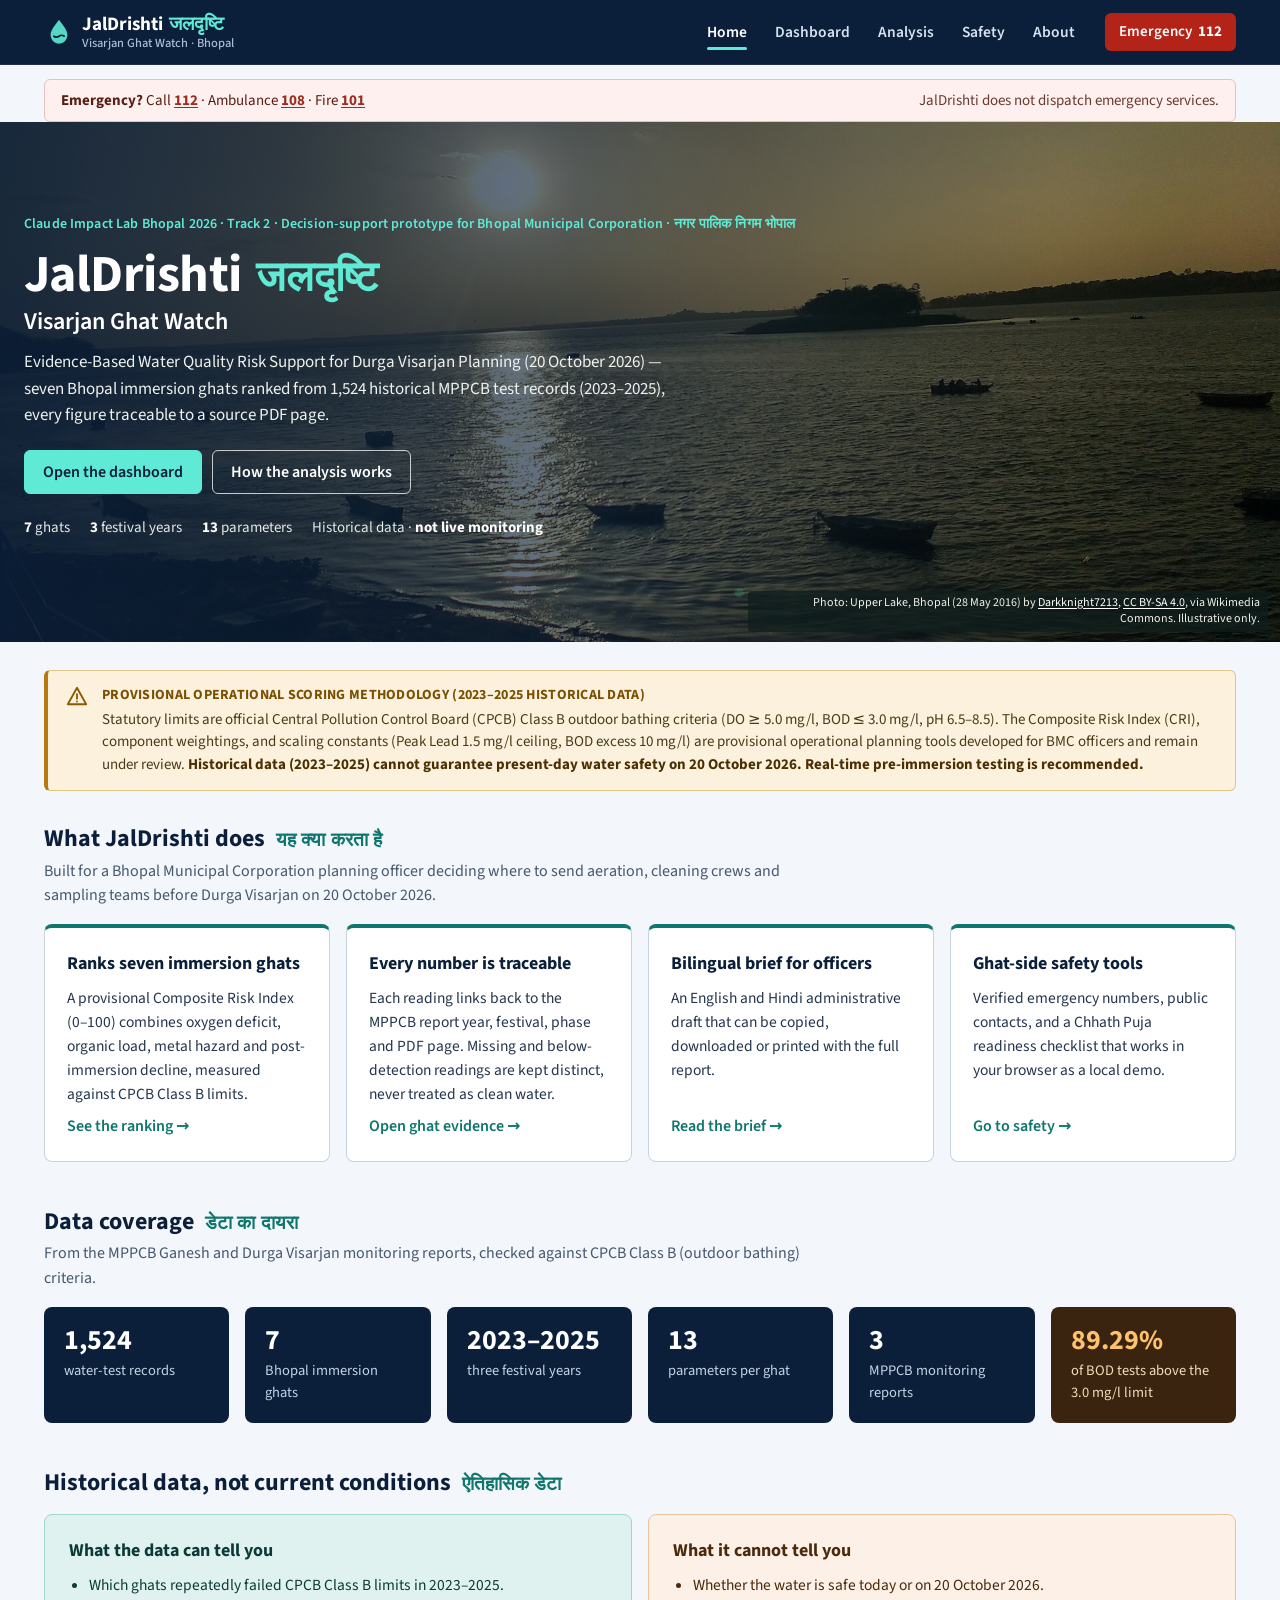
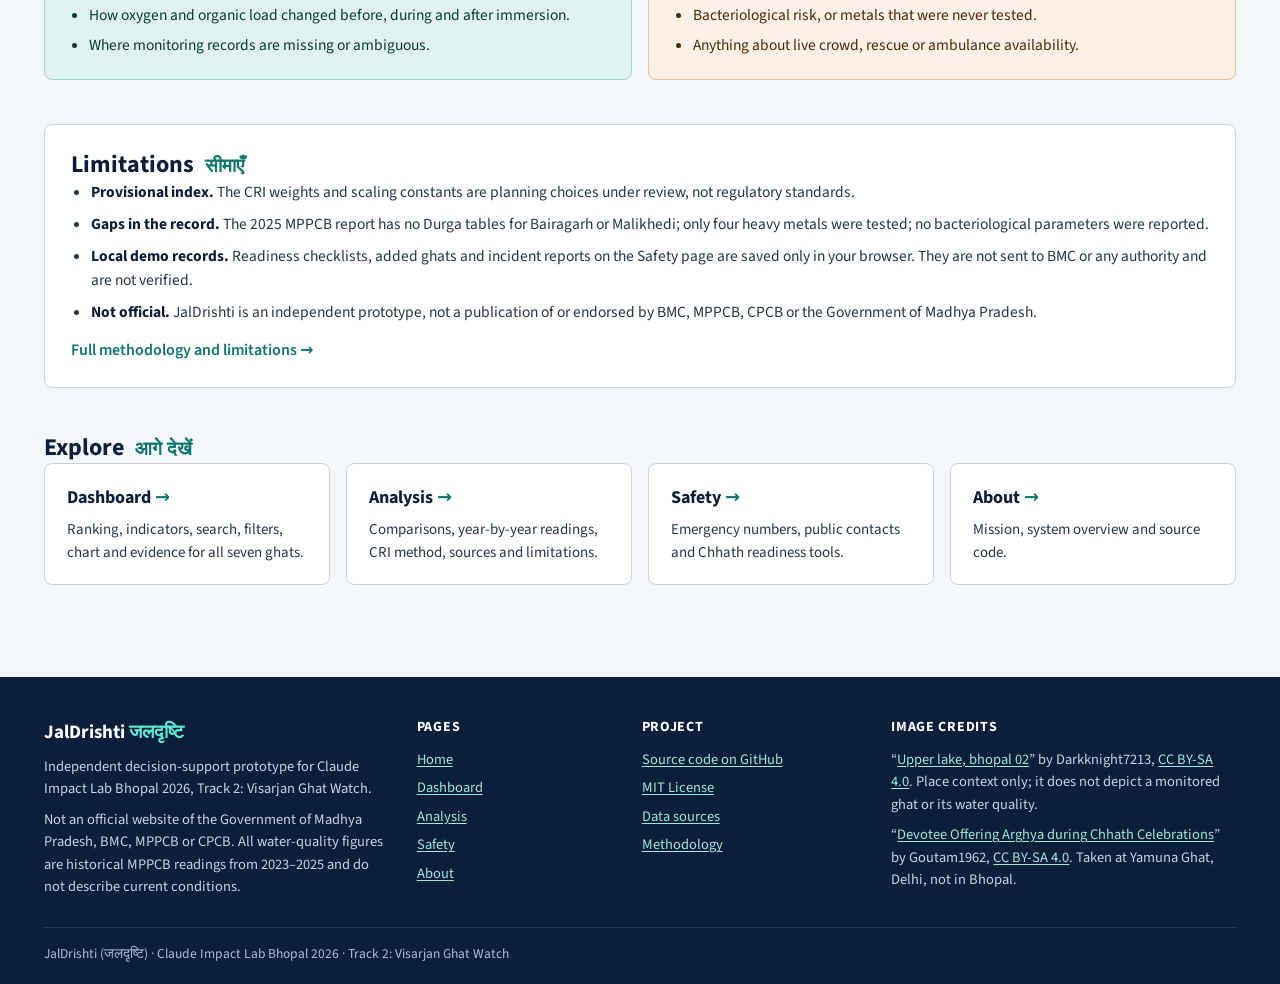
==== commit d1bdf894: "Restructure JalDrishti into professional multi-page website Co-Authored-By: Claude Opus 5.5 <noreply" ====
--- a/web/index.html
+++ b/web/index.html
@@ -4,29 +4,28 @@
   <meta charset="UTF-8">
   <meta name="viewport" content="width=device-width, initial-scale=1.0">
   <meta name="description" content="JalDrishti (जलदृष्टि): evidence-based water-quality risk ranking of seven Bhopal immersion ghats from 2023–2025 MPPCB monitoring records.">
-  <meta name="theme-color" content="#0f3b33">
-  <title>JalDrishti: Bhopal Visarjan Ghat Watch | BMC Decision Support</title>
+  <meta name="theme-color" content="#0b1f3a">
+  <title>JalDrishti: Bhopal Visarjan Ghat Watch | Evidence-based ghat water-quality support</title>
   <link rel="preload" as="font" type="font/woff2" href="assets/fonts/source-sans-3-latin-wght-normal.woff2" crossorigin>
-  <link rel="preload" as="image" href="assets/upper-lake-bhopal.jpg">
-  <link rel="icon" href="data:image/svg+xml,%3Csvg xmlns='http://www.w3.org/2000/svg' viewBox='0 0 32 32'%3E%3Cpath d='M16 3c-4.6 6.2-9 11.4-9 16.4A9 9 0 0 0 25 19.4C25 14.4 20.6 9.2 16 3z' fill='%231f4d45'/%3E%3C/svg%3E">
+  <link rel="icon" href="data:image/svg+xml,%3Csvg xmlns='http://www.w3.org/2000/svg' viewBox='0 0 32 32'%3E%3Cpath d='M16 3c-4.6 6.2-9 11.4-9 16.4A9 9 0 0 0 25 19.4C25 14.4 20.6 9.2 16 3z' fill='%230f766e'/%3E%3C/svg%3E">
   <link rel="stylesheet" href="style.css">
 </head>
 <body>
 
-  <a class="skip-link" href="#main">Skip to dashboard</a>
-
-  <!-- Top Navigation -->
+  <a class="skip-link" href="#main">Skip to main content</a>
+
+  <!-- Site header (shared across pages) -->
   <header class="site-nav" id="siteNav">
     <div class="nav-inner">
-      <a class="nav-brand" href="#top" aria-label="JalDrishti home">
+      <a class="nav-brand" href="index.html" aria-label="JalDrishti home">
         <svg class="nav-logo" viewBox="0 0 32 32" aria-hidden="true" focusable="false">
           <path d="M16 3c-4.6 6.2-9 11.4-9 16.4A9 9 0 0 0 25 19.4C25 14.4 20.6 9.2 16 3z" fill="currentColor" opacity=".9"/>
-          <path d="M10.5 20.5c1.8 1.4 3.6 1.4 5.5 0s3.7-1.4 5.5 0" fill="none" stroke="#ffffff" stroke-width="1.8" stroke-linecap="round"/>
+          <path d="M10.5 20.5c1.8 1.4 3.6 1.4 5.5 0s3.7-1.4 5.5 0" fill="none" stroke="#0b1f3a" stroke-width="1.8" stroke-linecap="round"/>
         </svg>
-        <span class="nav-brand-text">JalDrishti <span class="nav-brand-hi" lang="hi">जलदृष्टि</span></span>
+        <span class="nav-brand-text"><span class="nav-brand-name">JalDrishti <span class="nav-brand-hi" lang="hi">जलदृष्टि</span></span><span class="nav-brand-tag">Visarjan Ghat Watch · Bhopal</span></span>
       </a>
 
-      <button class="nav-toggle" id="navToggle" aria-expanded="false" aria-controls="navMenu" aria-label="Open navigation menu">
+      <button class="nav-toggle" id="navToggle" type="button" aria-expanded="false" aria-controls="navMenu" aria-label="Open navigation menu">
         <span class="nav-toggle-bar"></span>
         <span class="nav-toggle-bar"></span>
         <span class="nav-toggle-bar"></span>
@@ -34,30 +33,23 @@
 
       <nav class="nav-menu" id="navMenu" aria-label="Primary">
         <ul class="nav-links">
-          <li><a href="#overview">Overview</a></li>
-          <li><a href="#ranking">Ghat Ranking</a></li>
-          <li><a href="#chhath">Chhath Readiness</a></li>
-          <li><a href="#emergency">Emergency</a></li>
-          <li><a href="#sources">Sources</a></li>
-        </ul>
-        <div class="nav-actions">
-          <button class="btn btn-amber" type="button" onclick="toggleBilingualBrief()" aria-controls="briefSection" aria-expanded="false" id="briefToggleBtn">
-            <svg class="icon" viewBox="0 0 24 24" aria-hidden="true"><path d="M7 3h7l5 5v13H7z M14 3v5h5 M10 13h6 M10 17h6"/></svg>
-            Bilingual Brief <span class="btn-hi" lang="hi">(प्रशासनिक सारांश)</span>
-          </button>
-          <button class="btn btn-ghost" type="button" onclick="openMethodologyModal()">
-            <svg class="icon" viewBox="0 0 24 24" aria-hidden="true"><path d="M4 5h6a3 3 0 0 1 3 3v12a2 2 0 0 0-2-2H4z M20 5h-6a3 3 0 0 0-3 3v12a2 2 0 0 1 2-2h7z"/></svg>
-            Methodology &amp; Criteria
-          </button>
-          <button class="btn btn-ghost" type="button" onclick="printReport()">
-            <svg class="icon" viewBox="0 0 24 24" aria-hidden="true"><path d="M7 9V3h10v6 M7 17H4v-7h16v7h-3 M7 14h10v7H7z"/></svg>
-            Print Report
-          </button>
-        </div>
+          <li><a href="index.html" class="is-active" aria-current="page">Home</a></li>
+          <li><a href="dashboard.html">Dashboard</a></li>
+          <li><a href="analysis.html">Analysis</a></li>
+          <li><a href="safety.html">Safety</a></li>
+          <li><a href="about.html">About</a></li>
+        </ul>
+        <a class="nav-emergency" href="tel:112" aria-label="Call 112, emergency response">Emergency <strong>112</strong></a>
       </nav>
     </div>
   </header>
 
+  <div class="emergency-strip" role="note">
+    <span><strong>Emergency?</strong> Call <a href="tel:112">112</a> · Ambulance <a href="tel:108">108</a> · Fire <a href="tel:101">101</a></span>
+    <span class="emergency-strip-note">JalDrishti does not dispatch emergency services.</span>
+  </div>
+
+  <main id="main" tabindex="-1">
   <!-- Hero -->
   <section class="hero" id="top" aria-labelledby="heroTitle">
     <figure class="hero-media" id="heroMedia">
@@ -73,7 +65,7 @@
     </figure>
 
     <div class="hero-content">
-      <p class="hero-eyebrow">Decision-support prototype for Bhopal Municipal Corporation · <span lang="hi">नगर पालिक निगम भोपाल</span></p>
+      <p class="hero-eyebrow">Claude Impact Lab Bhopal 2026 · Track 2 · Decision-support prototype for Bhopal Municipal Corporation · <span lang="hi">नगर पालिक निगम भोपाल</span></p>
       <h1 id="heroTitle" class="hero-title">
         <span class="hero-title-en">JalDrishti</span>
         <span class="hero-title-hi" lang="hi">जलदृष्टि</span>
@@ -84,8 +76,8 @@
         seven Bhopal immersion ghats ranked from 1,524 historical MPPCB test records (2023–2025), every figure traceable to a source PDF page.
       </p>
       <div class="hero-cta">
-        <a class="btn btn-teal btn-lg" href="#ranking">View ghat ranking</a>
-        <button class="btn btn-ghost btn-lg" type="button" onclick="toggleBilingualBrief()">Read bilingual brief</button>
+        <a class="btn btn-teal btn-lg" href="dashboard.html">Open the dashboard</a>
+        <a class="btn btn-ghost btn-lg" href="analysis.html">How the analysis works</a>
       </div>
       <ul class="hero-facts" aria-label="Scope">
         <li><strong>7</strong> ghats</li>
@@ -111,601 +103,140 @@
     </div>
   </div>
 
-  <div class="emergency-strip" role="note">
-    <span><strong>Emergency?</strong> Call <a href="tel:112">112</a> · Ambulance <a href="tel:108">108</a> · Fire <a href="tel:101">101</a></span>
-    <span class="emergency-strip-note">JalDrishti does not dispatch emergency services.</span>
-  </div>
-
-  <main class="main-container" id="main" tabindex="-1">
-
-    <!-- Basin Overview KPI Cards -->
-    <section class="section" id="overview" aria-labelledby="overviewTitle">
-      <div class="section-head">
-        <h2 class="section-title" id="overviewTitle">Basin overview <span class="section-title-hi" lang="hi">जल-क्षेत्र सारांश</span></h2>
-        <p class="section-sub">Compliance against CPCB Class B outdoor-bathing limits, all seven ghats combined, 2023–2025.</p>
-      </div>
-      <div class="metrics-grid" id="basinMetrics">
-        <div class="metric-card reveal">
-          <div class="metric-label">Dataset Analyzed</div>
-          <div class="metric-value" id="valTotalRecords">1,524</div>
-          <div class="metric-sub">7 Bhopal Ghats · 3 Years (2023–2025)</div>
-        </div>
-        <div class="metric-card metric-card--alert reveal">
-          <div class="metric-label">Dissolved Oxygen Non-Compliance</div>
-          <div class="metric-value text-danger" id="valDoViol">36.2%</div>
-          <div class="metric-sub">42 of 116 tests &lt; 5.0 mg/l (4x Zero DO anoxia)</div>
-        </div>
-        <div class="metric-card metric-card--alert reveal">
-          <div class="metric-label">BOD Organic Non-Compliance</div>
-          <div class="metric-value text-warning" id="valBodViol">89.3%</div>
-          <div class="metric-sub">100 of 112 tests &gt; 3.0 mg/l (Mean: 6.61 mg/l)</div>
-        </div>
-        <div class="metric-card reveal">
-          <div class="metric-label">Heavy Metal Tests Evaluated</div>
-          <div class="metric-value text-primary" id="valMetals">480</div>
-          <div class="metric-sub">Pb, Cr, Cu, Zn (174 BDL, 258 detected, Peak Pb: 1.77)</div>
-        </div>
-      </div>
-    </section>
-
-    <!-- Bilingual Administrative Brief Box (Collapsible) -->
-    <section id="briefSection" class="brief-section" style="display: none;" aria-labelledby="briefTitle">
-      <div class="brief-header">
-        <div>
-          <h2 class="brief-title" id="briefTitle">Bilingual Administrative Brief <span lang="hi">(प्रशासनिक कार्ययोजना सारांश)</span></h2>
-          <p class="brief-subtitle">Actionable guidance drafted for the Municipal Commissioner, Bhopal Municipal Corporation</p>
-        </div>
-        <div class="brief-toolbar">
-          <div class="tab-group" role="tablist" aria-label="Brief language">
-            <button class="tab-btn active" id="tabEnBtn" role="tab" aria-selected="true" aria-controls="briefContentEn" onclick="switchBriefTab('en')">English Brief</button>
-            <button class="tab-btn" id="tabHiBtn" role="tab" aria-selected="false" aria-controls="briefContentHi" onclick="switchBriefTab('hi')" lang="hi">हिंदी सारांश</button>
+    <div class="main-container">
+
+      <!-- Key benefits -->
+      <section class="section" aria-labelledby="benefitsTitle">
+        <div class="section-head">
+          <h2 class="section-title" id="benefitsTitle">What JalDrishti does <span class="section-title-hi" lang="hi">यह क्या करता है</span></h2>
+          <p class="section-sub">Built for a Bhopal Municipal Corporation planning officer deciding where to send aeration, cleaning crews and sampling teams before Durga Visarjan on 20 October 2026.</p>
+        </div>
+        <ul class="benefit-grid">
+          <li class="benefit-card reveal">
+            <h3>Ranks seven immersion ghats</h3>
+            <p>A provisional Composite Risk Index (0–100) combines oxygen deficit, organic load, metal hazard and post-immersion decline, measured against CPCB Class B limits.</p>
+            <a class="text-link" href="dashboard.html">See the ranking</a>
+          </li>
+          <li class="benefit-card reveal">
+            <h3>Every number is traceable</h3>
+            <p>Each reading links back to the MPPCB report year, festival, phase and PDF page. Missing and below-detection readings are kept distinct, never treated as clean water.</p>
+            <a class="text-link" href="dashboard.html#ranking">Open ghat evidence</a>
+          </li>
+          <li class="benefit-card reveal">
+            <h3>Bilingual brief for officers</h3>
+            <p>An English and Hindi administrative draft that can be copied, downloaded or printed with the full report.</p>
+            <a class="text-link" href="dashboard.html">Read the brief</a>
+          </li>
+          <li class="benefit-card reveal">
+            <h3>Ghat-side safety tools</h3>
+            <p>Verified emergency numbers, public contacts, and a Chhath Puja readiness checklist that works in your browser as a local demo.</p>
+            <a class="text-link" href="safety.html">Go to safety</a>
+          </li>
+        </ul>
+      </section>
+
+      <!-- Data coverage -->
+      <section class="section" aria-labelledby="coverageTitle">
+        <div class="section-head">
+          <h2 class="section-title" id="coverageTitle">Data coverage <span class="section-title-hi" lang="hi">डेटा का दायरा</span></h2>
+          <p class="section-sub">From the MPPCB Ganesh and Durga Visarjan monitoring reports, checked against CPCB Class B (outdoor bathing) criteria.</p>
+        </div>
+        <ul class="stat-grid">
+          <li class="stat-tile"><span class="stat-value">1,524</span><span class="stat-label">water-test records</span></li>
+          <li class="stat-tile"><span class="stat-value">7</span><span class="stat-label">Bhopal immersion ghats</span></li>
+          <li class="stat-tile"><span class="stat-value">2023–2025</span><span class="stat-label">three festival years</span></li>
+          <li class="stat-tile"><span class="stat-value">13</span><span class="stat-label">parameters per ghat</span></li>
+          <li class="stat-tile"><span class="stat-value">3</span><span class="stat-label">MPPCB monitoring reports</span></li>
+          <li class="stat-tile stat-tile--alert"><span class="stat-value">89.29%</span><span class="stat-label">of BOD tests above the 3.0 mg/l limit</span></li>
+        </ul>
+      </section>
+
+      <!-- Historical vs current -->
+      <section class="section" aria-labelledby="historicalTitle">
+        <div class="section-head">
+          <h2 class="section-title" id="historicalTitle">Historical data, not current conditions <span class="section-title-hi" lang="hi">ऐतिहासिक डेटा</span></h2>
+        </div>
+        <div class="compare-grid">
+          <div class="compare-card compare-card--can">
+            <h3>What the data can tell you</h3>
+            <ul>
+              <li>Which ghats repeatedly failed CPCB Class B limits in 2023–2025.</li>
+              <li>How oxygen and organic load changed before, during and after immersion.</li>
+              <li>Where monitoring records are missing or ambiguous.</li>
+            </ul>
           </div>
-          <button class="btn btn-sm btn-teal" type="button" onclick="copyBriefText()">Copy Brief</button>
-          <button class="btn btn-sm btn-ghost" type="button" onclick="downloadBriefFile()">Download (.txt)</button>
-          <button class="btn btn-sm btn-ghost" type="button" onclick="closeBriefSection()" aria-label="Close brief">&times; Close</button>
-        </div>
-      </div>
-      <p class="brief-status" id="briefStatus" role="status" aria-live="polite"></p>
-
-      <div class="brief-content-wrapper">
-        <!-- English Brief Content -->
-        <div id="briefContentEn" class="brief-text-panel" role="tabpanel" aria-labelledby="tabEnBtn">
-          <div class="memo-header">
-            <span class="memo-draft">DRAFT FOR OFFICIAL REVIEW — prepared by JalDrishti; not an issued BMC order</span><br>
-            <strong>OFFICE OF THE COMMISSIONER, BHOPAL MUNICIPAL CORPORATION (BMC)</strong><br>
-            <strong>MEMORANDUM | ENVIRONMENTAL SURVEILLANCE & VISARJAN MANAGEMENT</strong><br>
-            <strong>DATE:</strong> 11 October 2026 | <strong>EVENT:</strong> Durga Visarjan (20 October 2026)
+          <div class="compare-card compare-card--cannot">
+            <h3>What it cannot tell you</h3>
+            <ul>
+              <li>Whether the water is safe today or on 20 October 2026.</li>
+              <li>Bacteriological risk, or metals that were never tested.</li>
+              <li>Anything about live crowd, rescue or ambulance availability.</li>
+            </ul>
           </div>
-          <p><strong>SUBJECT: Water Quality Risk Hierarchy, Site Warnings & Deployment Directive across 7 Bhopal Immersion Ghats</strong></p>
-
-          <p><strong>1. Executive Summary:</strong><br>
-          Analysis of 1,524 water tests (2023–2025) monitored by MPPCB against Central Pollution Control Board (CPCB) Class B standards reveals severe oxygen depletion (36.2% non-compliance; 4 complete anoxia readings) and organic overload (89.3% non-compliance). Immediate operational intervention is required to prevent fish kills, severe stench, and toxic paint dispersion.</p>
-
-          <p><strong>2. Site Risk Ranking & Operational Hierarchy:</strong><br>
-          • <strong>Rank 1 — Bairagarh (Sant Hirdaram) kund (Upper Lake) [CRI: 69.58 | Tier 2]:</strong> Highest operational vulnerability. Experienced 4 complete anoxia events (DO = 0.0 mg/l) and peak Lead concentration of 1.770 mg/l. <em>Mandate: Pre-position mobile aeration cascades 48h prior; divert large idols to lined tanks.</em><br>
-          • <strong>Rank 2 — Malikhedi kund (Kund) [CRI: 51.05 | Tier 3]:</strong> Severe oxygen deficit (69.2% non-compliance, minimum DO 0.60 mg/l) and elevated organic loading (mean BOD 6.54 mg/l).<br>
-          • <strong>Rank 3 — Khatlapura ghat (Lower Lake) [CRI: 46.39 | Tier 3]:</strong> Critical heavy metal accumulation from painted idols (Peak Copper 2.66 mg/l, Chromium 1.98 mg/l, Lead 1.27 mg/l).<br>
-          • <strong>Rank 4 — Shahpura lake ghat (Shahpura Lake) [CRI: 46.33 | Tier 3]:</strong> Chronic organic decomposition (100% BOD non-compliance, average BOD 8.06 mg/l).<br>
-          • <strong>Rank 5 — Rani Kamlapati / Kamla Park (Lower Lake) [CRI: 45.66 | Tier 3]:</strong> Elevated BOD (100% fail) and DO drop to 2.40 mg/l.<br>
-          • <strong>Rank 6 — Hathaikheda dam / kund [CRI: 38.51 | Tier 4]:</strong> Well-oxygenated (DO min 5.10 mg/l) but vulnerable to acute post-immersion BOD surges up to 22.0 mg/l.<br>
-          • <strong>Rank 7 — Prempura ghat (Upper Lake) [CRI: 28.92 | Tier 4]:</strong> Least degraded baseline; lowest mean BOD (3.56 mg/l).</p>
-
-          <p><strong>3. Critical Data Gaps & Caveats:</strong><br>
-          The official MPPCB 2025 report omitted Durga immersion tables for Bairagarh and Malikhedi. This absence of recent records must not be construed as clean water. Real-time pre-immersion sampling is ordered on 18–19 October 2026.</p>
-        </div>
-
-        <!-- Hindi Brief Content -->
-        <div id="briefContentHi" class="brief-text-panel" role="tabpanel" aria-labelledby="tabHiBtn" lang="hi" style="display: none;">
-          <div class="memo-header">
-            <span class="memo-draft">आधिकारिक समीक्षा हेतु प्रारूप — JalDrishti द्वारा तैयार; यह नगर निगम का जारी आदेश नहीं है</span><br>
-            <strong>आयुक्त कार्यालय, नगर पालिक निगम भोपाल</strong><br>
-            <strong>प्रशासनिक निर्देश | पर्यावरण संरक्षण एवं विसर्जन प्रबंधन</strong><br>
-            <strong>दिनांक:</strong> 11 अक्टूबर 2026 | <strong>संदर्भ:</strong> दुर्गा विसर्जन (20 अक्टूबर 2026)
-          </div>
-          <p><strong>विषय: भोपाल के 7 विसर्जन घाटों की जल गुणवत्ता जोखिम रैंकिंग एवं अनिवार्य कार्ययोजना</strong></p>
-
-          <p><strong>1. कार्यकारी सारांश:</strong><br>
-          मध्य प्रदेश प्रदूषण नियंत्रण बोर्ड (MPPCB) के 2023 से 2025 के 1,524 जल परीक्षणों के केंद्रीय प्रदूषण नियंत्रण बोर्ड (CPCB) क्लास 'B' (स्नान जल) मानकों के आधार पर विश्लेषण से स्पष्ट है कि विसर्जन स्थलों पर गंभीर ऑक्सीजन संकट (36.2% उल्लंघन; 4 बार शून्य DO) तथा जैविक कचरा भार (89.3% उल्लंघन) विद्यमान है। जलीय जीवों के संरक्षण एवं प्रदूषण नियंत्रण हेतु तत्काल संसाधन नियोजन अनिवार्य है।</p>
-
-          <p><strong>2. घाटवार जोखिम रैंकिंग एवं प्राथमिकता निर्देश:</strong><br>
-          • <strong>रैंक 1 — संत हिरदाराम (बैरागढ़) विसर्जन कुंड (बड़ा तालाब) [CRI: 69.58]:</strong> सर्वाधिक संवेदनशील स्थल। यहाँ घुलित ऑक्सीजन 4 बार शून्य (0.0 mg/l) दर्ज हुई तथा सीसा (Lead) 1.77 mg/l तक पहुंचा। <em>अनिवार्य निर्देश: विसर्जन से 48 घंटे पूर्व कृत्रिम एरेटर (ऑक्सीजन संयंत्र) चालू करें एवं रासायनिक मूर्तियों को मुख्य जल से रोकें।</em><br>
-          • <strong>रैंक 2 — मालीखेड़ी विसर्जन कुंड [CRI: 51.05]:</strong> 69.2% नमूनों में ऑक्सीजन की भारी कमी (न्यूनतम DO 0.60 mg/l) तथा उच्च बीओडी (औसत 6.54 mg/l)।<br>
-          • <strong>रैंक 3 — खटलापुरा घाट (छोटा तालाब) [CRI: 46.39]:</strong> भारी धातुओं का अत्यधिक जमाव (तांबा 2.66 mg/l, क्रोमियम 1.98 mg/l, सीसा 1.27 mg/l)।<br>
-          • <strong>रैंक 4 — शाहपुरा झील घाट [CRI: 46.33]:</strong> 100% नमूनों में बीओडी मानक का उल्लंघन (औसत 8.06 mg/l)।<br>
-          • <strong>रैंक 5 — रानी कमलापति / कमला पार्क [CRI: 45.66]:</strong> 100% बीओडी उल्लंघन तथा ऑक्सीजन गिरकर 2.40 mg/l हुई।<br>
-          • <strong>रैंक 6 — हथाईखेड़ा बांध / कुंड [CRI: 38.51]:</strong> ऑक्सीजन स्तर संतोषजनक (न्यूनतम 5.10 mg/l), किंतु विसर्जन पश्चात बीओडी 22.0 mg/l तक उछलता है।<br>
-          • <strong>रैंक 7 — प्रेमपुरा घाट (बड़ा तालाब) [CRI: 28.92]:</strong> अपेक्षाकृत सबसे सुरक्षित स्थल; न्यूनतम औसत बीओडी (3.56 mg/l)।</p>
-
-          <p><strong>3. डेटा अंतराल एवं सतर्कता सूचना:</strong><br>
-          वर्ष 2025 की आधिकारिक रिपोर्ट में बैरागढ़ एवं मालीखेड़ी के दुर्गा विसर्जन आंकड़े दर्ज नहीं हैं। डेटा के अभाव को स्वच्छ जल न माना जाए। 18–19 अक्टूबर 2026 को अनिवार्य रूप से विसर्जन पूर्व परीक्षण किया जाए।</p>
-        </div>
-      </div>
-    </section>
-
-    <!-- CRI Composition Chart -->
-    <section class="section panel" id="composition" aria-labelledby="chartTitle">
-      <div class="section-head section-head--row">
-        <div>
-          <h2 class="section-title" id="chartTitle">What drives each ghat's CRI <span class="section-title-hi" lang="hi">जोखिम घटक</span></h2>
-          <p class="section-sub">Provisional CRI (0–100) split into its weighted components: 0.40 &times; oxygen deficit + 0.30 &times; organic load + 0.20 &times; metal hazard + 0.10 &times; lagged impact. Follows the search, filters and sort below.</p>
-        </div>
-        <ul class="chart-legend" aria-label="Chart legend">
-          <li><span class="swatch swatch-do"></span>Oxygen deficit (40%)</li>
-          <li><span class="swatch swatch-bod"></span>Organic load (30%)</li>
-          <li><span class="swatch swatch-metal"></span>Metal hazard (20%)</li>
-          <li><span class="swatch swatch-lagged"></span>Lagged impact (10%)</li>
-        </ul>
-      </div>
-      <div class="cri-chart" id="criChart" role="list" aria-label="Composite Risk Index composition by ghat"></div>
-      <div class="cri-axis-row" aria-hidden="true">
-        <span></span>
-        <div class="cri-axis">
-          <span style="left:0%">0</span><span style="left:25%">25</span><span style="left:50%">50</span><span style="left:75%">75</span><span style="left:100%">100</span>
-        </div>
-        <span></span>
-      </div>
-      <div class="chart-tooltip" id="chartTooltip" role="tooltip" hidden></div>
-      <details class="chart-table-toggle">
-        <summary>View chart data as a table</summary>
-        <div class="table-responsive">
-          <table>
-            <thead>
-              <tr><th scope="col">Rank</th><th scope="col">Ghat</th><th scope="col">Oxygen sub-score</th><th scope="col">Organic sub-score</th><th scope="col">Metal sub-score</th><th scope="col">Lagged sub-score</th><th scope="col">CRI</th></tr>
-            </thead>
-            <tbody id="chartTableBody"></tbody>
-          </table>
-        </div>
-      </details>
-    </section>
-
-    <!-- Interactive Search, Filter & Sort Controls -->
-    <section class="section" id="ranking" aria-labelledby="rankingTitle">
-      <div class="section-head">
-        <h2 class="section-title" id="rankingTitle">Seven-ghat risk ranking <span class="section-title-hi" lang="hi">घाटवार जोखिम रैंकिंग</span></h2>
-        <p class="section-sub">Rank is fixed by the analytical engine's CRI; sorting only changes display order.</p>
-      </div>
-
-      <div class="controls-bar" role="search">
-        <div class="search-box">
-          <label class="visually-hidden" for="searchInput">Search ghats</label>
-          <svg class="search-icon" viewBox="0 0 24 24" aria-hidden="true"><circle cx="11" cy="11" r="7"/><path d="m20 20-3.5-3.5"/></svg>
-          <input type="search" id="searchInput" autocomplete="off" placeholder="Search ghat name (English or हिंदी), water body, or parameter..." oninput="handleFilterChange()">
-          <button class="search-clear" id="searchClear" type="button" onclick="clearSearch()" aria-label="Clear search" hidden>
-            <svg viewBox="0 0 24 24" aria-hidden="true"><path d="M6 6l12 12M18 6 6 18"/></svg>
-          </button>
-        </div>
-        <div class="filter-group">
-          <label class="select-wrap">
-            <span class="select-label">Water body</span>
-            <select id="waterbodyFilter" onchange="handleFilterChange()">
-              <option value="ALL">All Water Bodies</option>
-              <option value="Upper Lake">Upper Lake (बड़ा तालाब)</option>
-              <option value="Lower Lake">Lower Lake (छोटा तालाब)</option>
-              <option value="Shahpura Lake">Shahpura Lake</option>
-              <option value="Kund">Kunds (कुंड)</option>
-              <option value="Hathaikheda dam">Hathaikheda Dam</option>
-            </select>
-          </label>
-          <label class="select-wrap">
-            <span class="select-label">Risk tier</span>
-            <select id="tierFilter" onchange="handleFilterChange()">
-              <option value="ALL">All Risk Tiers</option>
-              <option value="Tier 2">Tier 2 (High Non-Compliance)</option>
-              <option value="Tier 3">Tier 3 (Moderate Non-Compliance)</option>
-              <option value="Tier 4">Tier 4 (Low Relative Non-Compliance)</option>
-            </select>
-          </label>
-          <label class="select-wrap">
-            <span class="select-label">Sort by</span>
-            <select id="sortSelect" onchange="handleFilterChange()">
-              <option value="CRI_DESC">Composite Risk (High to Low)</option>
-              <option value="DO_VIOL_DESC">DO Non-Compliance % (High to Low)</option>
-              <option value="BOD_AVG_DESC">Mean BOD (High to Low)</option>
-              <option value="LEAD_PEAK_DESC">Peak Lead (High to Low)</option>
-              <option value="NAME_ASC">Ghat Name (A to Z)</option>
-            </select>
-          </label>
-          <button class="btn btn-ghost btn-reset" type="button" onclick="resetFilters()">
-            <svg class="icon" viewBox="0 0 24 24" aria-hidden="true"><path d="M4 12a8 8 0 1 0 2.3-5.6M4 4v4h4"/></svg>
-            Reset
-          </button>
-        </div>
-      </div>
-
-      <div class="results-meta">
-        <span id="resultsCount" role="status" aria-live="polite">Showing 7 of 7 ghats</span>
-        <span class="sort-indicator" id="sortLabel">Ordered by Composite Risk Index (CRI)</span>
-      </div>
-
-      <!-- Ranked Ghats Cards List -->
-      <div class="ghats-list" id="ghatsList">
-        <div class="loading-state">Loading analytical engine results from data_output/analysis_results.json...</div>
-      </div>
-    </section>
-
-    <!-- ================= Chhath Puja ghat readiness (local demo tools) ================= -->
-    <section class="section chhath" id="chhath" aria-labelledby="chhathTitle">
-      <div class="chhath-intro panel">
-        <figure class="chhath-photo" id="chhathPhoto">
-          <img src="assets/chhath-arghya-yamuna-ghat-delhi.jpg" width="1280" height="830" loading="lazy" decoding="async"
-               alt="A devotee in a red and gold sari holds a bamboo soop basket with a coconut and marigolds while offering arghya during Chhath celebrations."
-               onerror="this.closest('.chhath-photo').classList.add('is-fallback'); this.remove();">
-          <figcaption>
-            Chhath arghya at Yamuna Ghat, <strong>Delhi</strong> (27 Oct 2025). Photo by
-            <a href="https://commons.wikimedia.org/wiki/File:Devotee_Offering_Arghya_during_Chhath_Celebrations.jpg" target="_blank" rel="noopener">Goutam1962</a>,
-            <a href="https://creativecommons.org/licenses/by-sa/4.0/" target="_blank" rel="noopener license">CC BY-SA 4.0</a>, via Wikimedia Commons. Not a Bhopal ghat.
-          </figcaption>
-        </figure>
-        <div class="chhath-text">
-          <div class="sunrise" aria-hidden="true"><span class="sunrise-sun"></span><span class="sunrise-water"></span></div>
-          <h2 class="section-title" id="chhathTitle">Chhath Puja ghat readiness <span class="section-title-hi" lang="hi">छठ पूजा घाट तैयारी</span></h2>
-          <p class="section-sub">
-            Planning tools for ghat-side safety: a readiness checklist, a list of additional ghats, a resource directory and an incident log.
-          </p>
-          <div class="demo-notice" role="note">
-            <strong>Local demo records.</strong> Everything you enter here is saved only in this browser (localStorage). It is not shared, not sent to BMC or any authority, and not verified by anyone. It is kept separate from the 2023–2025 historical water-quality dataset.
-            <span lang="hi">यहाँ दर्ज जानकारी केवल इसी ब्राउज़र में सहेजी जाती है; यह किसी अधिकारी को नहीं भेजी जाती।</span>
-          </div>
-          <p class="storage-status" id="storageStatus" role="status"></p>
-        </div>
-      </div>
-
-      <!-- Readiness checklist -->
-      <div class="panel ops-block" id="readiness" aria-labelledby="readinessTitle">
-        <div class="section-head section-head--row">
-          <div>
-            <h3 class="ops-title" id="readinessTitle">Readiness checklist <span class="section-title-hi" lang="hi">तैयारी सूची</span></h3>
-            <p class="section-sub">Track each safety item as Pending, In progress or Verified. “Verified” here means verified by the person using this browser, not by an authority.</p>
-          </div>
-          <label class="select-wrap ops-ghat-picker">
-            <span class="select-label">Ghat</span>
-            <select id="checklistGhat"></select>
-          </label>
-        </div>
-        <p class="checklist-summary" id="checklistSummary" aria-live="polite"></p>
-        <ul class="checklist" id="checklistList"></ul>
-        <div class="ops-actions">
-          <button class="btn btn-ghost btn-sm" type="button" id="checklistReset">Reset this ghat&rsquo;s checklist</button>
-        </div>
-      </div>
-
-      <div class="ops-grid">
-        <!-- Add Ghat -->
-        <div class="panel ops-block" id="addGhat" aria-labelledby="addGhatTitle">
-          <h3 class="ops-title" id="addGhatTitle">Add a ghat <span class="section-title-hi" lang="hi">घाट जोड़ें</span></h3>
-          <p class="section-sub">For immersion or Chhath sites not in the historical dataset. New ghats get <strong>no water-quality score and no CRI rank</strong>: no monitoring data exists for them here.</p>
-          <form class="ops-form" id="ghatForm" novalidate>
-            <input type="hidden" id="ghatEditId">
-            <div class="field">
-              <label for="ghatName">Ghat name <span class="req">(required)</span></label>
-              <input id="ghatName" name="ghatName" type="text" maxlength="80" autocomplete="off" required aria-describedby="ghatNameErr">
-              <p class="field-error" id="ghatNameErr"></p>
-            </div>
-            <div class="field">
-              <label for="ghatWater">Water body <span class="req">(required)</span></label>
-              <select id="ghatWater" name="ghatWater" required aria-describedby="ghatWaterErr">
-                <option value="">Select…</option>
-                <option>Upper Lake (बड़ा तालाब)</option>
-                <option>Lower Lake (छोटा तालाब)</option>
-                <option>Shahpura Lake</option>
-                <option>Kaliyasot / Kerwa area</option>
-                <option>Artificial kund / tank</option>
-                <option>Other</option>
-              </select>
-              <p class="field-error" id="ghatWaterErr"></p>
-            </div>
-            <div class="field">
-              <label for="ghatArea">Locality / ward <span class="opt">(optional)</span></label>
-              <input id="ghatArea" name="ghatArea" type="text" maxlength="80" autocomplete="off">
-            </div>
-            <div class="field">
-              <label for="ghatFootfall">Expected footfall <span class="opt">(optional, people)</span></label>
-              <input id="ghatFootfall" name="ghatFootfall" type="number" min="0" max="1000000" step="1" inputmode="numeric" aria-describedby="ghatFootfallErr">
-              <p class="field-error" id="ghatFootfallErr"></p>
-            </div>
-            <div class="field field--wide">
-              <label for="ghatNotes">Notes <span class="opt">(optional, max 300 characters)</span></label>
-              <textarea id="ghatNotes" name="ghatNotes" rows="2" maxlength="300"></textarea>
-            </div>
-            <div class="form-actions">
-              <button class="btn btn-primary" type="submit" id="ghatSubmit">Add ghat</button>
-              <button class="btn btn-ghost" type="button" id="ghatCancel" hidden>Cancel edit</button>
-            </div>
-            <p class="form-status" id="ghatStatus" role="status" aria-live="polite"></p>
-          </form>
-          <h4 class="ops-subtitle">Added ghats (local demo)</h4>
-          <ul class="record-list" id="ghatList"></ul>
-        </div>
-
-        <!-- Incident report -->
-        <div class="panel ops-block" id="incident" aria-labelledby="incidentTitle">
-          <h3 class="ops-title" id="incidentTitle">Incident log <span class="section-title-hi" lang="hi">घटना दर्ज करें</span></h3>
-          <div class="emergency-callout" role="note">
-            <strong>Emergency? Call <a href="tel:112">112</a> now.</strong> This form does not alert police, ambulance, fire, divers or BMC. Reports stay in this browser only.
-          </div>
-          <form class="ops-form" id="incidentForm" novalidate>
-            <div class="field">
-              <label for="incGhat">Ghat <span class="req">(required)</span></label>
-              <select id="incGhat" required aria-describedby="incGhatErr"></select>
-              <p class="field-error" id="incGhatErr"></p>
-            </div>
-            <div class="field">
-              <label for="incType">Type <span class="req">(required)</span></label>
-              <select id="incType" required aria-describedby="incTypeErr">
-                <option value="">Select…</option>
-                <option>Slippery or broken steps</option>
-                <option>Lighting failure</option>
-                <option>Missing or damaged barrier</option>
-                <option>Deep-water warning missing</option>
-                <option>Crowding / congestion</option>
-                <option>Injury needing first aid</option>
-                <option>Sanitation or waste problem</option>
-                <option>Visible water pollution</option>
-                <option>Other</option>
-              </select>
-              <p class="field-error" id="incTypeErr"></p>
-            </div>
-            <div class="field">
-              <label for="incTime">Time observed <span class="req">(required)</span></label>
-              <input id="incTime" type="datetime-local" required aria-describedby="incTimeErr">
-              <p class="field-error" id="incTimeErr"></p>
-            </div>
-            <div class="field">
-              <label for="incContact">Your phone <span class="opt">(optional, 10 digits)</span></label>
-              <input id="incContact" type="tel" inputmode="tel" maxlength="14" autocomplete="tel" aria-describedby="incContactErr">
-              <p class="field-error" id="incContactErr"></p>
-            </div>
-            <div class="field field--wide">
-              <label for="incDesc">What happened? <span class="req">(required, 10–500 characters)</span></label>
-              <textarea id="incDesc" rows="3" maxlength="500" required aria-describedby="incDescErr"></textarea>
-              <p class="field-error" id="incDescErr"></p>
-            </div>
-            <div class="form-actions">
-              <button class="btn btn-primary" type="submit">Save to local log</button>
-            </div>
-            <p class="form-status" id="incStatus" role="status" aria-live="polite"></p>
-          </form>
-          <h4 class="ops-subtitle">Logged incidents (local demo, not sent)</h4>
-          <ul class="record-list" id="incidentList"></ul>
-        </div>
-      </div>
-
-      <!-- Resource directory -->
-      <div class="panel ops-block" id="resources" aria-labelledby="resourcesTitle">
-        <h3 class="ops-title" id="resourcesTitle">Resource directory <span class="section-title-hi" lang="hi">संसाधन सूची</span></h3>
-        <p class="section-sub">Volunteers, workers, first-aid points, divers and rescue teams for each ghat. JalDrishti lists an entry only with an official source. No verified roster has been published for 2026 yet, so these lists are intentionally empty.</p>
-        <ul class="resource-grid" id="resourceGrid"></ul>
-      </div>
-    </section>
-
-    <!-- ================= Emergency services ================= -->
-    <section class="section panel emergency" id="emergency" aria-labelledby="emergencyTitle">
-      <div class="section-head">
-        <h2 class="section-title" id="emergencyTitle">Emergency services <span class="section-title-hi" lang="hi">आपातकालीन सेवाएँ</span></h2>
-        <p class="section-sub"><strong>JalDrishti does not dispatch emergency services</strong>, track ambulances or confirm that rescue teams are available. Tap a number to call the public service directly.</p>
-        <p class="section-sub" lang="hi">JalDrishti कोई आपातकालीन सेवा नहीं भेजता। सीधे कॉल करने के लिए नंबर पर टैप करें।</p>
-      </div>
-      <ul class="emergency-list">
-        <li class="emergency-card emergency-card--primary">
-          <a class="emergency-tel" href="tel:112" aria-label="Call 112, emergency response">112</a>
-          <div>
-            <h3 class="contact-name">Emergency response <span class="contact-name-hi" lang="hi">आपातकालीन सहायता</span></h3>
-            <p class="contact-role">Dial 112 (MP Police ERSS): police, with links to fire (101) and health (108). 24/7 in all districts.</p>
-            <a class="contact-source" href="https://dial112.mppolice.gov.in/" target="_blank" rel="noopener">Source: dial112.mppolice.gov.in</a>
-          </div>
-        </li>
-        <li class="emergency-card">
-          <a class="emergency-tel" href="tel:108" aria-label="Call 108, ambulance">108</a>
-          <div>
-            <h3 class="contact-name">Ambulance <span class="contact-name-hi" lang="hi">एम्बुलेंस</span></h3>
-            <p class="contact-role">Emergency ambulance service.</p>
-            <a class="contact-source" href="https://bhopal.nic.in/en/helpline/" target="_blank" rel="noopener">Source: District Bhopal helplines</a>
-          </div>
-        </li>
-        <li class="emergency-card">
-          <a class="emergency-tel" href="tel:101" aria-label="Call 101, fire service">101</a>
-          <div>
-            <h3 class="contact-name">Fire service <span class="contact-name-hi" lang="hi">अग्निशमन</span></h3>
-            <p class="contact-role">Fire emergency.</p>
-            <a class="contact-source" href="https://bhopal.nic.in/en/helpline/" target="_blank" rel="noopener">Source: District Bhopal helplines</a>
-          </div>
-        </li>
-      </ul>
-    </section>
-
-    <!-- Useful Contacts -->
-    <section class="section panel contacts" id="contacts" aria-labelledby="contactsTitle">
-      <div class="section-head">
-        <h2 class="section-title" id="contactsTitle">Useful Contacts <span class="section-title-hi" lang="hi">जरूरी संपर्क</span></h2>
-        <p class="section-sub">
-          These are existing public contacts of government offices, listed on their official websites. They are <strong>not a dedicated JalDrishti helpline</strong>, and JalDrishti is not affiliated with them.
-        </p>
-        <p class="section-sub" lang="hi">
-          ये सरकारी कार्यालयों के मौजूदा सार्वजनिक संपर्क हैं, जो उनकी आधिकारिक वेबसाइटों पर दिए गए हैं। यह JalDrishti की कोई अलग हेल्पलाइन <strong>नहीं</strong> है।
-        </p>
-      </div>
-      <ul class="contact-list">
-        <li class="contact-card">
-          <h3 class="contact-name">Bhopal Municipal Corporation <span class="contact-name-hi" lang="hi">नगर पालिक निगम भोपाल</span></h3>
-          <p class="contact-role">Commissioner's office, Harshwardhan Complex, Mata Mandir, Bhopal</p>
-          <p class="contact-phones">
-            <a class="contact-tel" href="tel:+917552701222" aria-label="Call Bhopal Municipal Corporation, 0755-2701222">0755-2701222</a>
-          </p>
-          <a class="contact-source" href="https://bhopal.nic.in/en/public-utility/bhopal-municipal-corporation/" target="_blank" rel="noopener">Source: District Bhopal (bhopal.nic.in)</a>
-        </li>
-        <li class="contact-card">
-          <h3 class="contact-name">MP Pollution Control Board, Regional Office Bhopal <span class="contact-name-hi" lang="hi">म.प्र. प्रदूषण नियंत्रण बोर्ड, क्षेत्रीय कार्यालय भोपाल</span></h3>
-          <p class="contact-role">E-5, Paryavaran Parisar, Arera Colony, Bhopal: water-quality and pollution matters</p>
-          <p class="contact-phones">
-            <a class="contact-tel" href="tel:+917552466392" aria-label="Call MPPCB Regional Office Bhopal, 0755-2466392">0755-2466392</a>
-            <a class="contact-tel" href="tel:+917554278342" aria-label="Call MPPCB Regional Office Bhopal, 0755-4278342">0755-4278342</a>
-          </p>
-          <a class="contact-source" href="https://www.mppcb.mp.gov.in/pdf/PCBADDTEL14.pdf" target="_blank" rel="noopener">Source: MPPCB office address list (PDF)</a>
-        </li>
-        <li class="contact-card">
-          <h3 class="contact-name">Madhya Pradesh CM Helpline <span class="contact-name-hi" lang="hi">मुख्यमंत्री हेल्पलाइन</span></h3>
-          <p class="contact-role">State public grievance helpline</p>
-          <p class="contact-phones">
-            <a class="contact-tel" href="tel:181" aria-label="Call Madhya Pradesh CM Helpline, 181">181</a>
-          </p>
-          <a class="contact-source" href="https://bhopal.nic.in/en/helpline/" target="_blank" rel="noopener">Source: District Bhopal helplines (bhopal.nic.in)</a>
-        </li>
-      </ul>
-    </section>
-
-    <!-- Sources & Attribution -->
-    <section class="section panel sources" id="sources" aria-labelledby="sourcesTitle">
-      <h2 class="section-title" id="sourcesTitle">Sources, limits &amp; attribution <span class="section-title-hi" lang="hi">स्रोत एवं सीमाएँ</span></h2>
-      <div class="sources-grid">
-        <div>
-          <h3>Monitoring evidence</h3>
-          <ul>
-            <li>MPPCB idol-immersion monitoring reports, 2023, 2024 and 2025 (Ganesh &amp; Durga Visarjan), parsed to <code>bhopal_ghats_2023_2025.csv</code>. Each parameter row in a ghat's evidence panel cites the report year and PDF page.</li>
-            <li>CPCB Water Quality Criteria, Class B (Outdoor Bathing, Organised): <code>cpcb_water_quality_criteria.csv</code>.</li>
-          </ul>
-        </div>
-        <div>
-          <h3>What this tool is not</h3>
-          <ul>
-            <li>Not real-time monitoring. All readings are historical (2023–2025) and cannot establish current water safety.</li>
-            <li>Not an official BMC, MPPCB or CPCB publication or endorsement. The CRI is a provisional planning method under review.</li>
-          </ul>
-        </div>
-        <div>
-          <h3>Image credits</h3>
-          <p>Chhath photograph: “<a href="https://commons.wikimedia.org/wiki/File:Devotee_Offering_Arghya_during_Chhath_Celebrations.jpg" target="_blank" rel="noopener">Devotee Offering Arghya during Chhath Celebrations</a>” by Goutam1962, licensed <a href="https://creativecommons.org/licenses/by-sa/4.0/" target="_blank" rel="noopener license">CC BY-SA 4.0</a>. Taken at Yamuna Ghat, Delhi, in 2025, not in Bhopal.</p>
-          <p>Hero photograph: “<a href="https://commons.wikimedia.org/wiki/File:Upper_lake,_bhopal_02.jpg" target="_blank" rel="noopener">Upper lake, bhopal 02</a>” by Darkknight7213, licensed <a href="https://creativecommons.org/licenses/by-sa/4.0/" target="_blank" rel="noopener license">CC BY-SA 4.0</a>. Uses the Wikimedia 1920px rendition, shown beneath a light overlay on the left side for text legibility. Shown for place context only; it does not depict a monitored ghat or its water quality.</p>
-        </div>
-      </div>
-    </section>
-
+        </div>
+      </section>
+
+      <!-- Limitations -->
+      <section class="section panel" aria-labelledby="limitsTitle">
+        <h2 class="section-title" id="limitsTitle">Limitations <span class="section-title-hi" lang="hi">सीमाएँ</span></h2>
+        <ul class="limit-list">
+          <li><strong>Provisional index.</strong> The CRI weights and scaling constants are planning choices under review, not regulatory standards.</li>
+          <li><strong>Gaps in the record.</strong> The 2025 MPPCB report has no Durga tables for Bairagarh or Malikhedi; only four heavy metals were tested; no bacteriological parameters were reported.</li>
+          <li><strong>Local demo records.</strong> Readiness checklists, added ghats and incident reports on the Safety page are saved only in your browser. They are not sent to BMC or any authority and are not verified.</li>
+          <li><strong>Not official.</strong> JalDrishti is an independent prototype, not a publication of or endorsed by BMC, MPPCB, CPCB or the Government of Madhya Pradesh.</li>
+        </ul>
+        <p class="more-link"><a class="text-link" href="analysis.html#limitations">Full methodology and limitations</a></p>
+      </section>
+
+      <!-- Explore -->
+      <section class="section" aria-labelledby="exploreTitle">
+        <h2 class="section-title" id="exploreTitle">Explore <span class="section-title-hi" lang="hi">आगे देखें</span></h2>
+        <ul class="explore-grid">
+          <li><a class="explore-card" href="dashboard.html"><span class="explore-title">Dashboard</span><span class="explore-desc">Ranking, indicators, search, filters, chart and evidence for all seven ghats.</span></a></li>
+          <li><a class="explore-card" href="analysis.html"><span class="explore-title">Analysis</span><span class="explore-desc">Comparisons, year-by-year readings, CRI method, sources and limitations.</span></a></li>
+          <li><a class="explore-card" href="safety.html"><span class="explore-title">Safety</span><span class="explore-desc">Emergency numbers, public contacts and Chhath readiness tools.</span></a></li>
+          <li><a class="explore-card" href="about.html"><span class="explore-title">About</span><span class="explore-desc">Mission, system overview and source code.</span></a></li>
+        </ul>
+      </section>
+    </div>
   </main>
 
+  <!-- Site footer (shared across pages) -->
   <footer class="site-footer">
-    <p>JalDrishti (<span lang="hi">जलदृष्टि</span>) · Claude Impact Lab Bhopal 2026 · Track 2: Visarjan Ghat Watch</p>
+    <div class="footer-inner">
+      <div class="footer-col footer-about">
+        <p class="footer-brand">JalDrishti <span lang="hi">जलदृष्टि</span></p>
+        <p>Independent decision-support prototype for Claude Impact Lab Bhopal 2026, Track 2: Visarjan Ghat Watch.</p>
+        <p>Not an official website of the Government of Madhya Pradesh, BMC, MPPCB or CPCB. All water-quality figures are historical MPPCB readings from 2023–2025 and do not describe current conditions.</p>
+      </div>
+      <nav class="footer-col" aria-label="Footer">
+        <h2 class="footer-heading">Pages</h2>
+        <ul class="footer-list">
+            <li><a href="index.html">Home</a></li>
+            <li><a href="dashboard.html">Dashboard</a></li>
+            <li><a href="analysis.html">Analysis</a></li>
+            <li><a href="safety.html">Safety</a></li>
+            <li><a href="about.html">About</a></li>
+        </ul>
+      </nav>
+      <div class="footer-col">
+        <h2 class="footer-heading">Project</h2>
+        <ul class="footer-list">
+          <li><a href="https://github.com/adityasoni-0555/jaldrishti-bhopal-2026" target="_blank" rel="noopener">Source code on GitHub</a></li>
+          <li><a href="https://github.com/adityasoni-0555/jaldrishti-bhopal-2026/blob/main/LICENSE" target="_blank" rel="noopener">MIT License</a></li>
+          <li><a href="analysis.html#sources">Data sources</a></li>
+          <li><a href="analysis.html#methodology">Methodology</a></li>
+        </ul>
+      </div>
+      <div class="footer-col footer-credits">
+        <h2 class="footer-heading">Image credits</h2>
+        <p>“<a href="https://commons.wikimedia.org/wiki/File:Upper_lake,_bhopal_02.jpg" target="_blank" rel="noopener">Upper lake, bhopal 02</a>” by Darkknight7213, <a href="https://creativecommons.org/licenses/by-sa/4.0/" target="_blank" rel="noopener license">CC BY-SA 4.0</a>. Place context only; it does not depict a monitored ghat or its water quality.</p>
+        <p>“<a href="https://commons.wikimedia.org/wiki/File:Devotee_Offering_Arghya_during_Chhath_Celebrations.jpg" target="_blank" rel="noopener">Devotee Offering Arghya during Chhath Celebrations</a>” by Goutam1962, <a href="https://creativecommons.org/licenses/by-sa/4.0/" target="_blank" rel="noopener license">CC BY-SA 4.0</a>. Taken at Yamuna Ghat, Delhi, not in Bhopal.</p>
+      </div>
+    </div>
+    <p class="footer-base">JalDrishti (<span lang="hi">जलदृष्टि</span>) · Claude Impact Lab Bhopal 2026 · Track 2: Visarjan Ghat Watch</p>
   </footer>
 
-  <!-- Evidence & Chemistry Modal -->
-  <div class="modal-overlay" id="detailModal" role="dialog" aria-modal="true" aria-labelledby="modalGhatTitle" hidden>
-    <div class="modal-content">
-      <button class="modal-close" type="button" onclick="closeModal()" aria-label="Close evidence panel">&times;</button>
-
-      <div class="modal-header-area">
-        <p class="modal-kicker">Source evidence</p>
-        <h2 id="modalGhatTitle" class="modal-title">Ghat Evidence & Chemistry Drilldown</h2>
-        <p id="modalGhatSub" class="modal-sub">Source traceability from official MPPCB reports</p>
-      </div>
-
-      <div id="modalAlerts" class="modal-alerts-area"></div>
-
-      <!-- Parameter Chemistry Table -->
-      <h3 class="modal-section-title">Measured Chemical & Physical Parameters (All 13 Parameters)</h3>
-      <div class="table-responsive">
-        <table id="modalParamTable">
-          <thead>
-            <tr>
-              <th scope="col">Parameter</th>
-              <th scope="col">Unit</th>
-              <th scope="col">Valid Tests</th>
-              <th scope="col">Min / Max</th>
-              <th scope="col">Mean (Avg)</th>
-              <th scope="col">CPCB Class B Standard</th>
-              <th scope="col">Violations</th>
-              <th scope="col">Sample Citation (PDF Page)</th>
-            </tr>
-          </thead>
-          <tbody id="modalParamBody">
-            <!-- Populated via app.js -->
-          </tbody>
-        </table>
-      </div>
-
-      <!-- Phase Trajectory Progression Table -->
-      <h3 class="modal-section-title modal-section-title--spaced">
-        Phase Progression & Lagged Organic Impact (Pre &rarr; During &rarr; After Immersion)
-      </h3>
-      <p class="modal-note">
-        Evaluates biological decay delay where post-immersion ('after') BOD rises or DO plunges relative to immersion ('during').
-      </p>
-      <div class="table-responsive">
-        <table>
-          <thead>
-            <tr>
-              <th scope="col">Year</th>
-              <th scope="col">Festival</th>
-              <th scope="col">Parameter</th>
-              <th scope="col">Pre-Immersion</th>
-              <th scope="col">During Immersion</th>
-              <th scope="col">After Immersion</th>
-              <th scope="col">Trajectory Analysis</th>
-              <th scope="col">PDF Source Citations</th>
-            </tr>
-          </thead>
-          <tbody id="modalProgressionBody">
-            <!-- Populated via app.js -->
-          </tbody>
-        </table>
-      </div>
-
-      <div class="modal-footer">
-        <button class="btn btn-teal" type="button" onclick="closeModal()">Close Evidence Audit</button>
-      </div>
-    </div>
-  </div>
-
-  <!-- Methodology & Standards Modal -->
-  <div class="modal-overlay" id="methodologyModal" role="dialog" aria-modal="true" aria-labelledby="methTitle" hidden>
-    <div class="modal-content">
-      <button class="modal-close" type="button" onclick="closeMethodologyModal()" aria-label="Close methodology">&times;</button>
-      <p class="modal-kicker">Methodology &amp; criteria</p>
-      <h2 class="modal-title" id="methTitle">Regulatory Standards vs. Operational Scoring Methodology</h2>
-      <p class="modal-sub">Technical documentation of statutory baselines, scoring formulas, and normalization ceilings</p>
-
-      <div class="methodology-grid">
-        <div class="methodology-card methodology-card--statutory">
-          <span class="method-tag method-tag--official">Statutory · official</span>
-          <h3>1. Statutory Standards (Official Central Pollution Control Board)</h3>
-          <p>Under <strong>CPCB Class B (Outdoor Bathing Organised)</strong> criteria from <code>cpcb_water_quality_criteria.csv</code>:</p>
-          <ul>
-            <li><strong>Dissolved Oxygen (DO):</strong> Minimum &ge; 5.0 mg/l. Values &lt; 5.0 mg/l cause aquatic hypoxia. 0.0 mg/l is total biological anoxia.</li>
-            <li><strong>Biochemical Oxygen Demand (BOD):</strong> Maximum &le; 3.0 mg/l (5 days at 20&deg;C). Measures organic waste load consuming oxygen.</li>
-            <li><strong>pH:</strong> Permissible range 6.5 to 8.5.</li>
-          </ul>
-        </div>
-
-        <div class="methodology-card methodology-card--provisional">
-          <span class="method-tag method-tag--provisional">Provisional · under review</span>
-          <h3>2. Provisional Operational Composite Risk Index (CRI)</h3>
-          <p>Because the CPCB does not publish a composite multi-parameter index, this model was designed for BMC decision support:</p>
-          <p class="formula"><code>CRI = (0.40 &times; S_DO) + (0.30 &times; S_BOD) + (0.20 &times; S_Metal) + (0.10 &times; S_Lagged)</code></p>
-          <ul>
-            <li><strong>S_DO (40% Weight):</strong> <code>0.60 &times; (DO Violation Rate %) + 0.40 &times; (Zero DO Anoxia Rate %)</code></li>
-            <li><strong>S_BOD (30% Weight):</strong> <code>0.60 &times; (BOD Violation Rate %) + 0.40 &times; min(100, max(0, (Mean_BOD - 3.0)/10.0 &times; 100))</code>. <em>Excess ceiling of 10.0 mg/l represents BOD = 13.0 mg/l.</em></li>
-            <li><strong>S_Metal (20% Weight):</strong> <code>0.70 &times; (Detection Rate %) + 0.30 &times; (min(1.0, Peak_Lead / 1.5) &times; 100)</code>. <em>Lead ceiling of 1.5 mg/l represents a 15x exceedance of CPCB Schedule VI discharge limits (0.1 mg/l) and 150x exceedance of IS 10500 drinking limits (0.01 mg/l).</em></li>
-            <li><strong>S_Lagged (10% Weight):</strong> Percentage of paired festival events where post-immersion 'after' conditions deteriorated further.</li>
-          </ul>
-        </div>
-
-        <div class="methodology-card">
-          <span class="method-tag">Data quality</span>
-          <h3>3. Data Quality & Integrity Disclosures</h3>
-          <ul>
-            <li><strong>BDL (Below Detection Limit):</strong> Preserved as non-elevated trace detection. Never converted to zero or counted as missing.</li>
-            <li><strong>Missing Data:</strong> Excluded from compliance denominators and surfaced as explicit data gap alerts.</li>
-            <li><strong>Durga 2025 Missing Data:</strong> Bairagarh and Malikhedi lack Durga 2025 tables in the MPPCB report.</li>
-            <li><strong>Rani Kamlapati Site Ambiguity:</strong> Ganesh tables sampled an artificial kund; Durga tables sampled open lake water.</li>
-          </ul>
-        </div>
-      </div>
-
-      <div class="modal-footer">
-        <button class="btn btn-teal" type="button" onclick="closeMethodologyModal()">Understood</button>
-      </div>
-    </div>
-  </div>
-
-  <script src="data.js"></script>
-  <script src="app.js"></script>
-  <script src="ghat-ops.js"></script>
+  <script src="site.js"></script>
 </body>
 </html>
--- a/web/style.css
+++ b/web/style.css
@@ -24,25 +24,25 @@
   color-scheme: light;
 
   /* Surfaces */
-  --bg: #edf1ea;
+  --bg: #f3f6fa;
   --surface: #ffffff;
-  --surface-2: #e3ebe4;
-  --card-sage: #f3f7f2;
-  --border: #c5d1c8;
-  --border-strong: #93a69b;
+  --surface-2: #e6edf5;
+  --card-sage: #f4f7fb;
+  --border: #c8d3e0;
+  --border-strong: #8ea0b6;
 
   /* Text */
-  --text: #0f1b17;
-  --text-2: #24332d;
-  --text-muted: #44544d;
-  --heading: #0f3b33;
+  --text: #0b1726;
+  --text-2: #23364d;
+  --text-muted: #46586e;
+  --heading: #0b1f3a;
 
   /* Accents */
-  --green: #0f5a4c;
-  --green-hover: #0a4237;
-  --green-soft: #dcebe4;
-  --blue: #1b3d63;
-  --link: #0a5872;
+  --green: #0f766e;
+  --green-hover: #0b5e58;
+  --green-soft: #dff2ef;
+  --blue: #1b3d6e;
+  --link: #0b6480;
   --saffron: #d9791a;
 
   /* Risk (amber, used sparingly) */
@@ -252,9 +252,6 @@
 
 .nav-actions { display: flex; gap: 8px; }
 
-@media (max-width: 1520px) {
-  .nav-actions .btn-hi { display: none; }
-}
 
 .nav-toggle {
   display: none;
@@ -1010,32 +1007,6 @@
 .modal-footer { display: flex; justify-content: flex-end; margin-top: 20px; padding-top: 14px; border-top: 1px solid var(--border); }
 
 /* ---------- Responsive ---------- */
-@media (max-width: 1280px) {
-  .nav-actions .btn-hi { display: inline; }
-  .nav-toggle { display: flex; }
-
-  .nav-menu {
-    display: none;
-    position: absolute;
-    top: 100%;
-    left: 0;
-    right: 0;
-    flex-direction: column;
-    align-items: stretch;
-    gap: 12px;
-    padding: 12px 20px 18px;
-    background: var(--surface);
-    border-bottom: 1px solid var(--border);
-    box-shadow: 0 8px 16px rgba(31, 42, 46, 0.08);
-  }
-  .site-nav.is-open .nav-menu { display: flex; }
-
-  .nav-links { flex-direction: column; gap: 0; }
-  .nav-links a { padding: 11px 8px; font-size: 16px; border-bottom: 1px solid var(--surface-2); }
-  .nav-actions { flex-direction: column; }
-  .nav-actions .btn { width: 100%; justify-content: flex-start; min-height: 44px; white-space: normal; }
-}
-
 @media (max-width: 860px) {
   .scores-breakdown { grid-template-columns: repeat(2, minmax(0, 1fr)); }
 
@@ -1501,3 +1472,405 @@
 
 .chhath-intro { border-top: 3px solid var(--saffron); }
 .demo-notice { background: #eaf1f6; }
+
+/* =====================================================================
+   Multi-page civic-tech theme: dark navy, teal accents, high contrast
+   ===================================================================== */
+
+:root {
+  --navy: #0b1f3a;
+  --navy-2: #12305a;
+  --navy-3: #1b3d6e;
+  --teal: #0f766e;
+  --teal-hover: #0b5e58;
+  --teal-bright: #5eead4;
+  --teal-soft: #dff2ef;
+}
+
+body { background: var(--bg); color: var(--text); }
+.section-title, .ops-title, .brief-title, .modal-title, .ghat-name, .contact-name, .resource-title, .check-en { color: var(--heading); }
+a { color: var(--link); }
+:focus-visible { outline: 3px solid #f59e0b; outline-offset: 2px; }
+
+/* ---------- Header ---------- */
+.site-nav {
+  background: var(--navy);
+  border-bottom: 1px solid rgba(255, 255, 255, 0.08);
+  transition: box-shadow 0.2s ease;
+}
+.site-nav.is-scrolled { box-shadow: 0 6px 18px rgba(4, 12, 26, 0.35); }
+.nav-inner { max-width: 1240px; min-height: 64px; padding: 8px 24px; gap: 24px; }
+.nav-brand, .nav-brand:hover { color: #fff; }
+.nav-logo { width: 30px; height: 30px; color: var(--teal-bright); }
+.nav-brand-text { display: flex; flex-direction: column; line-height: 1.15; }
+.nav-brand-name { font-size: 19px; font-weight: 700; color: #fff; }
+.nav-brand-hi { color: var(--teal-bright); font-weight: 600; margin-left: 2px; }
+.nav-brand-tag { font-size: 12.5px; font-weight: 500; color: #a9bdd6; }
+.nav-menu { justify-content: flex-end; gap: 18px; }
+.nav-links { gap: 4px; }
+.nav-links a {
+  position: relative;
+  padding: 8px 12px;
+  color: #d6e2f0;
+  font-size: 15.5px;
+  font-weight: 600;
+  border-radius: 6px;
+  transition: color 0.15s ease, background-color 0.15s ease;
+}
+.nav-links a:hover { color: #fff; background: rgba(255, 255, 255, 0.08); }
+.nav-links a.is-active { color: #fff; }
+.nav-links a.is-active::after {
+  content: "";
+  position: absolute;
+  left: 12px;
+  right: 12px;
+  bottom: 2px;
+  height: 3px;
+  border-radius: 2px;
+  background: var(--teal-bright);
+}
+.nav-emergency {
+  display: inline-flex;
+  align-items: center;
+  gap: 6px;
+  min-height: 38px;
+  padding: 6px 14px;
+  border-radius: 6px;
+  font-size: 15px;
+  font-weight: 600;
+  color: #fff;
+  background: #b42318;
+  text-decoration: none;
+  white-space: nowrap;
+  transition: background-color 0.15s ease;
+}
+.nav-emergency:hover { background: #8f1c13; color: #fff; }
+.nav-toggle { background: transparent; border-color: rgba(255, 255, 255, 0.5); }
+.nav-toggle-bar { background: #fff; }
+
+@media (max-width: 900px) {
+  .nav-toggle { display: flex; }
+  .nav-menu {
+    display: none;
+    position: absolute;
+    top: 100%;
+    left: 0;
+    right: 0;
+    flex-direction: column;
+    align-items: stretch;
+    gap: 10px;
+    padding: 10px 20px 18px;
+    background: var(--navy);
+    border-bottom: 1px solid rgba(255, 255, 255, 0.1);
+    box-shadow: 0 12px 24px rgba(4, 12, 26, 0.35);
+  }
+  .site-nav.is-open .nav-menu { display: flex; }
+  .nav-links { flex-direction: column; gap: 0; }
+  .nav-links a { padding: 12px 8px; font-size: 16.5px; border-bottom: 1px solid rgba(255, 255, 255, 0.08); border-radius: 0; }
+  .nav-links a.is-active { background: rgba(94, 234, 212, 0.1); }
+  .nav-links a.is-active::after { left: 0; right: auto; top: 8px; bottom: 8px; width: 3px; height: auto; }
+  .nav-emergency { justify-content: center; min-height: 46px; font-size: 16px; }
+}
+
+/* Emergency strip under the header */
+.emergency-strip { max-width: 1192px; margin: 14px auto 0; }
+
+/* ---------- Buttons ---------- */
+.btn { border-radius: 6px; transition: background-color 0.15s ease, border-color 0.15s ease, color 0.15s ease, transform 0.15s ease; }
+.btn:hover { transform: translateY(-1px); }
+.btn-teal, .btn-primary, .btn-amber, .btn-warning { background: var(--teal); border-color: var(--teal); color: #fff; }
+.btn-teal:hover, .btn-primary:hover, .btn-amber:hover, .btn-warning:hover { background: var(--teal-hover); border-color: var(--teal-hover); color: #fff; }
+.btn-ghost, .btn-outline { background: #fff; border-color: #8193aa; color: var(--navy); }
+.btn-ghost:hover, .btn-outline:hover { background: var(--teal-soft); border-color: var(--teal); color: var(--navy); }
+.text-link { font-weight: 600; color: var(--teal); text-decoration: none; }
+.text-link::after { content: " →"; }
+.text-link:hover { text-decoration: underline; color: var(--teal-hover); }
+
+/* ---------- Landing hero ---------- */
+.hero { background: var(--navy); min-height: 520px; padding: 72px 24px 84px; }
+.hero-media::after {
+  background: linear-gradient(90deg, rgba(11, 31, 58, 0.88) 0%, rgba(11, 31, 58, 0.62) 45%, rgba(11, 31, 58, 0.14) 82%, rgba(11, 31, 58, 0.05) 100%);
+}
+.hero-eyebrow { color: var(--teal-bright); font-size: 14px; letter-spacing: 0.01em; }
+.hero-title-hi { color: var(--teal-bright); }
+.hero .btn-teal { background: var(--teal-bright); border-color: var(--teal-bright); color: var(--navy); }
+.hero .btn-teal:hover { background: #99f6e4; border-color: #99f6e4; color: var(--navy); }
+.hero .btn-ghost { background: transparent; color: #fff; border-color: rgba(255, 255, 255, 0.75); }
+.hero .btn-ghost:hover { background: rgba(255, 255, 255, 0.12); color: #fff; }
+.hero + .banner-provisional { margin-top: 28px; }
+
+/* ---------- Inner-page hero ---------- */
+.page-hero {
+  background: linear-gradient(180deg, var(--navy) 0%, var(--navy-2) 100%);
+  color: #fff;
+  padding: 40px 24px 36px;
+}
+.page-hero-inner { max-width: 1192px; margin: 0 auto; }
+.page-kicker { font-size: 14px; font-weight: 600; letter-spacing: 0.04em; text-transform: uppercase; color: var(--teal-bright); margin-bottom: 6px; }
+.page-title { font-size: clamp(30px, 4vw, 40px); font-weight: 700; line-height: 1.15; color: #fff; }
+.page-title-hi { font-size: 0.7em; font-weight: 600; color: var(--teal-bright); margin-left: 8px; }
+.page-lede { max-width: 760px; margin-top: 10px; font-size: 17.5px; color: #d6e2f0; }
+.data-badge {
+  display: inline-flex;
+  align-items: center;
+  gap: 8px;
+  margin-top: 16px;
+  padding: 5px 12px;
+  font-size: 14px;
+  font-weight: 600;
+  color: #fde7c2;
+  background: rgba(245, 158, 11, 0.12);
+  border: 1px solid rgba(245, 158, 11, 0.45);
+  border-radius: 999px;
+}
+.data-badge-dot { width: 8px; height: 8px; border-radius: 50%; background: #f59e0b; }
+
+/* ---------- Layout ---------- */
+.main-container { max-width: 1240px; padding: 32px 24px 24px; }
+.section { margin-bottom: 44px; }
+.section-head { margin-bottom: 16px; }
+.section-title { font-size: 24px; }
+.section-sub { color: var(--text-muted); font-size: 16px; }
+.panel { border-color: var(--border); border-radius: 8px; padding: 24px 26px; }
+.more-link { margin-top: 14px; }
+.action-bar { display: flex; flex-wrap: wrap; gap: 10px; margin-bottom: 20px; }
+.action-bar + .banner-provisional { margin: 0 0 32px; max-width: none; }
+
+/* ---------- Landing components ---------- */
+.benefit-grid, .stat-grid, .explore-grid { list-style: none; display: grid; gap: 16px; }
+.benefit-grid { grid-template-columns: repeat(auto-fit, minmax(240px, 1fr)); }
+.benefit-card {
+  display: flex;
+  flex-direction: column;
+  gap: 8px;
+  padding: 22px;
+  background: #fff;
+  border: 1px solid var(--border);
+  border-top: 4px solid var(--teal);
+  border-radius: 8px;
+}
+.benefit-card h3 { font-size: 18px; color: var(--heading); }
+.benefit-card p { font-size: 15.5px; color: var(--text-2); flex: 1; }
+
+.stat-grid { grid-template-columns: repeat(auto-fit, minmax(170px, 1fr)); }
+.stat-tile {
+  display: flex;
+  flex-direction: column;
+  gap: 4px;
+  padding: 18px 20px;
+  background: var(--navy);
+  border-radius: 8px;
+  color: #fff;
+}
+.stat-value { font-size: 28px; font-weight: 700; line-height: 1.1; color: #fff; font-variant-numeric: tabular-nums; }
+.stat-label { font-size: 14.5px; color: #c4d3e6; }
+.stat-tile--alert { background: #3a2410; }
+.stat-tile--alert .stat-value { color: #fdc26b; }
+.stat-tile--alert .stat-label { color: #f3dcbc; }
+
+.compare-grid { display: grid; grid-template-columns: repeat(auto-fit, minmax(300px, 1fr)); gap: 16px; }
+.compare-card { padding: 22px 24px; border-radius: 8px; border: 1px solid; }
+.compare-card h3 { font-size: 18px; margin-bottom: 8px; }
+.compare-card ul { padding-left: 20px; font-size: 15.5px; }
+.compare-card li + li { margin-top: 6px; }
+.compare-card--can { background: var(--teal-soft); border-color: #9fd6cd; color: #0b3b36; }
+.compare-card--can h3 { color: #0b3b36; }
+.compare-card--cannot { background: #fdf0e6; border-color: #eac39a; color: #4a2a0b; }
+.compare-card--cannot h3 { color: #4a2a0b; }
+
+.limit-list { padding-left: 20px; font-size: 15.5px; color: var(--text-2); }
+.limit-list li + li { margin-top: 8px; }
+.limit-list strong { color: var(--heading); }
+
+.explore-grid { grid-template-columns: repeat(auto-fit, minmax(220px, 1fr)); }
+.explore-card {
+  display: flex;
+  flex-direction: column;
+  gap: 6px;
+  height: 100%;
+  padding: 20px 22px;
+  background: #fff;
+  border: 1px solid var(--border);
+  border-radius: 8px;
+  text-decoration: none;
+  transition: border-color 0.15s ease, box-shadow 0.15s ease, transform 0.15s ease;
+}
+.explore-card:hover { border-color: var(--teal); box-shadow: 0 6px 18px rgba(11, 31, 58, 0.1); transform: translateY(-2px); }
+.explore-title { font-size: 18px; font-weight: 700; color: var(--heading); }
+.explore-title::after { content: " →"; color: var(--teal); }
+.explore-desc { font-size: 15px; color: var(--text-2); }
+
+/* Reveal animation (site.js; disabled for reduced motion) */
+.reveal { opacity: 0; transform: translateY(12px); transition: opacity 0.5s ease, transform 0.5s ease; transition-delay: calc(var(--i, 0) * 70ms); }
+.reveal.is-visible { opacity: 1; transform: none; }
+
+/* ---------- Analysis page ---------- */
+.page-toc {
+  display: flex;
+  flex-wrap: wrap;
+  gap: 8px;
+  margin-bottom: 28px;
+  padding: 12px 14px;
+  background: #fff;
+  border: 1px solid var(--border);
+  border-radius: 8px;
+}
+.page-toc a {
+  padding: 5px 12px;
+  font-size: 14.5px;
+  font-weight: 600;
+  color: var(--navy);
+  background: var(--surface-2);
+  border-radius: 999px;
+  text-decoration: none;
+}
+.page-toc a:hover { background: var(--teal-soft); color: var(--teal-hover); }
+.panel-table { background: #fff; border-color: var(--border); border-radius: 8px; }
+.data-table { font-size: 14.5px; }
+.data-table thead th { background: var(--navy); color: #fff; border-bottom: none; font-size: 13.5px; }
+.data-table thead th small { color: #b9cbe2; font-weight: 500; }
+.data-table tbody th, .data-table td { vertical-align: middle; color: var(--text); }
+.data-table .num { font-variant-numeric: tabular-nums; white-space: nowrap; }
+.rank-chip {
+  display: inline-grid;
+  place-items: center;
+  width: 28px;
+  height: 28px;
+  border-radius: 50%;
+  font-weight: 700;
+  background: var(--surface-2);
+  border: 1px solid #9fb0c4;
+  color: var(--navy);
+}
+.row-name { display: block; font-weight: 700; color: var(--heading); }
+.row-name-hi { display: block; font-size: 13.5px; font-weight: 500; color: var(--teal); }
+.trend-cell small { display: block; font-size: 12px; color: var(--text-muted); }
+.trend-breach { background: #fdecec !important; color: #8f1c13 !important; font-weight: 700; }
+.trend-breach small { color: #8f1c13; }
+.trend-gap { color: var(--text-muted) !important; font-style: italic; }
+.legend-breach { padding: 0 6px; background: #fdecec; color: #8f1c13; font-weight: 700; border-radius: 3px; }
+.weights { display: flex; gap: 3px; margin-bottom: 16px; border-radius: 6px; overflow: hidden; }
+.weight { padding: 8px 10px; font-size: 13.5px; font-weight: 700; color: #fff; white-space: nowrap; overflow: hidden; text-overflow: ellipsis; flex-basis: 0; }
+.weight-do { background: var(--series-do); }
+.weight-bod { background: #c4521f; }
+.weight-metal { background: #0f7a55; }
+.weight-lagged { background: var(--series-lagged); }
+.source-links { margin-top: 14px; padding-left: 20px; font-size: 15px; }
+.source-links li + li { margin-top: 4px; }
+
+/* ---------- Safety page ---------- */
+.guidance-grid {
+  list-style: none;
+  display: grid;
+  grid-template-columns: repeat(auto-fit, minmax(260px, 1fr));
+  gap: 12px;
+}
+.guidance-grid li {
+  padding: 14px 16px;
+  font-size: 15.5px;
+  color: var(--text-2);
+  background: var(--card-sage);
+  border: 1px solid var(--border);
+  border-left: 4px solid var(--teal);
+  border-radius: 6px;
+}
+.guidance-grid strong { color: var(--heading); }
+
+/* ---------- About page ---------- */
+.about-grid { display: grid; grid-template-columns: repeat(auto-fit, minmax(320px, 1fr)); gap: 16px; }
+.about-grid .panel p + p { margin-top: 10px; }
+.pipeline { list-style: none; display: grid; grid-template-columns: repeat(auto-fit, minmax(190px, 1fr)); gap: 12px; counter-reset: none; }
+.pipeline li {
+  display: flex;
+  flex-direction: column;
+  gap: 4px;
+  padding: 16px 18px;
+  background: #fff;
+  border: 1px solid var(--border);
+  border-radius: 8px;
+  font-size: 15px;
+  color: var(--text-2);
+}
+.pipeline strong { font-size: 16.5px; color: var(--heading); }
+.pipeline-step {
+  display: inline-grid;
+  place-items: center;
+  width: 30px;
+  height: 30px;
+  margin-bottom: 4px;
+  border-radius: 50%;
+  font-weight: 700;
+  color: #fff;
+  background: var(--teal);
+}
+.detail-list { display: grid; gap: 8px; }
+.detail-list > div { display: grid; grid-template-columns: 120px 1fr; gap: 12px; padding-bottom: 8px; border-bottom: 1px solid var(--border); }
+.detail-list dt { font-weight: 700; color: var(--heading); }
+.detail-list dd { color: var(--text-2); }
+
+/* ---------- Footer ---------- */
+.site-footer {
+  margin-top: 24px;
+  padding: 40px 24px 20px;
+  background: var(--navy);
+  color: #c4d3e6;
+  text-align: left;
+  border-top: none;
+  font-size: 14.5px;
+}
+.footer-inner {
+  max-width: 1192px;
+  margin: 0 auto;
+  display: grid;
+  grid-template-columns: 1.4fr 0.8fr 0.9fr 1.4fr;
+  gap: 28px;
+}
+.footer-brand { font-size: 19px; font-weight: 700; color: #fff; margin-bottom: 8px; }
+.footer-brand span { color: var(--teal-bright); }
+.footer-about p + p { margin-top: 8px; }
+.footer-heading { font-size: 14px; font-weight: 700; letter-spacing: 0.05em; text-transform: uppercase; color: #fff; margin-bottom: 10px; }
+.footer-list { list-style: none; display: flex; flex-direction: column; gap: 6px; }
+.site-footer a { color: #9ee7da; }
+.site-footer a:hover { color: #fff; }
+.footer-credits p + p { margin-top: 8px; }
+.footer-base {
+  max-width: 1192px;
+  margin: 28px auto 0;
+  padding-top: 16px;
+  border-top: 1px solid rgba(255, 255, 255, 0.12);
+  font-size: 13.5px;
+  color: #a9bdd6;
+}
+
+@media (max-width: 960px) {
+  .footer-inner { grid-template-columns: 1fr 1fr; }
+}
+@media (max-width: 640px) {
+  .page-hero { padding: 28px 16px 26px; }
+  .page-lede { font-size: 16px; }
+  .main-container { padding: 24px 16px 16px; }
+  .section { margin-bottom: 32px; }
+  .panel { padding: 18px; }
+  .footer-inner { grid-template-columns: 1fr; gap: 20px; }
+  .detail-list > div { grid-template-columns: 1fr; gap: 2px; }
+  .emergency-strip { margin: 12px 16px 0; }
+  .hero { min-height: 0; padding: 44px 18px 64px; }
+  .stat-value { font-size: 24px; }
+}
+
+@media (prefers-reduced-motion: reduce) {
+  .reveal { opacity: 1; transform: none; transition: none; }
+  .btn:hover, .explore-card:hover { transform: none; }
+}
+
+@media print {
+  .site-nav, .emergency-strip, .action-bar, .page-toc, .site-footer { display: none !important; }
+  .page-hero { background: none; color: #000; padding: 0 0 12px; }
+  .page-title, .page-kicker, .page-lede { color: #000; }
+  .data-badge { color: #000; border-color: #000; background: none; }
+  .stat-tile { background: #fff; color: #000; border: 1px solid #999; }
+  .stat-value, .stat-label { color: #000; }
+}
+
+/* Keep visually-hidden labels inside scrolling tables from widening the page */
+.table-responsive { position: relative; }
